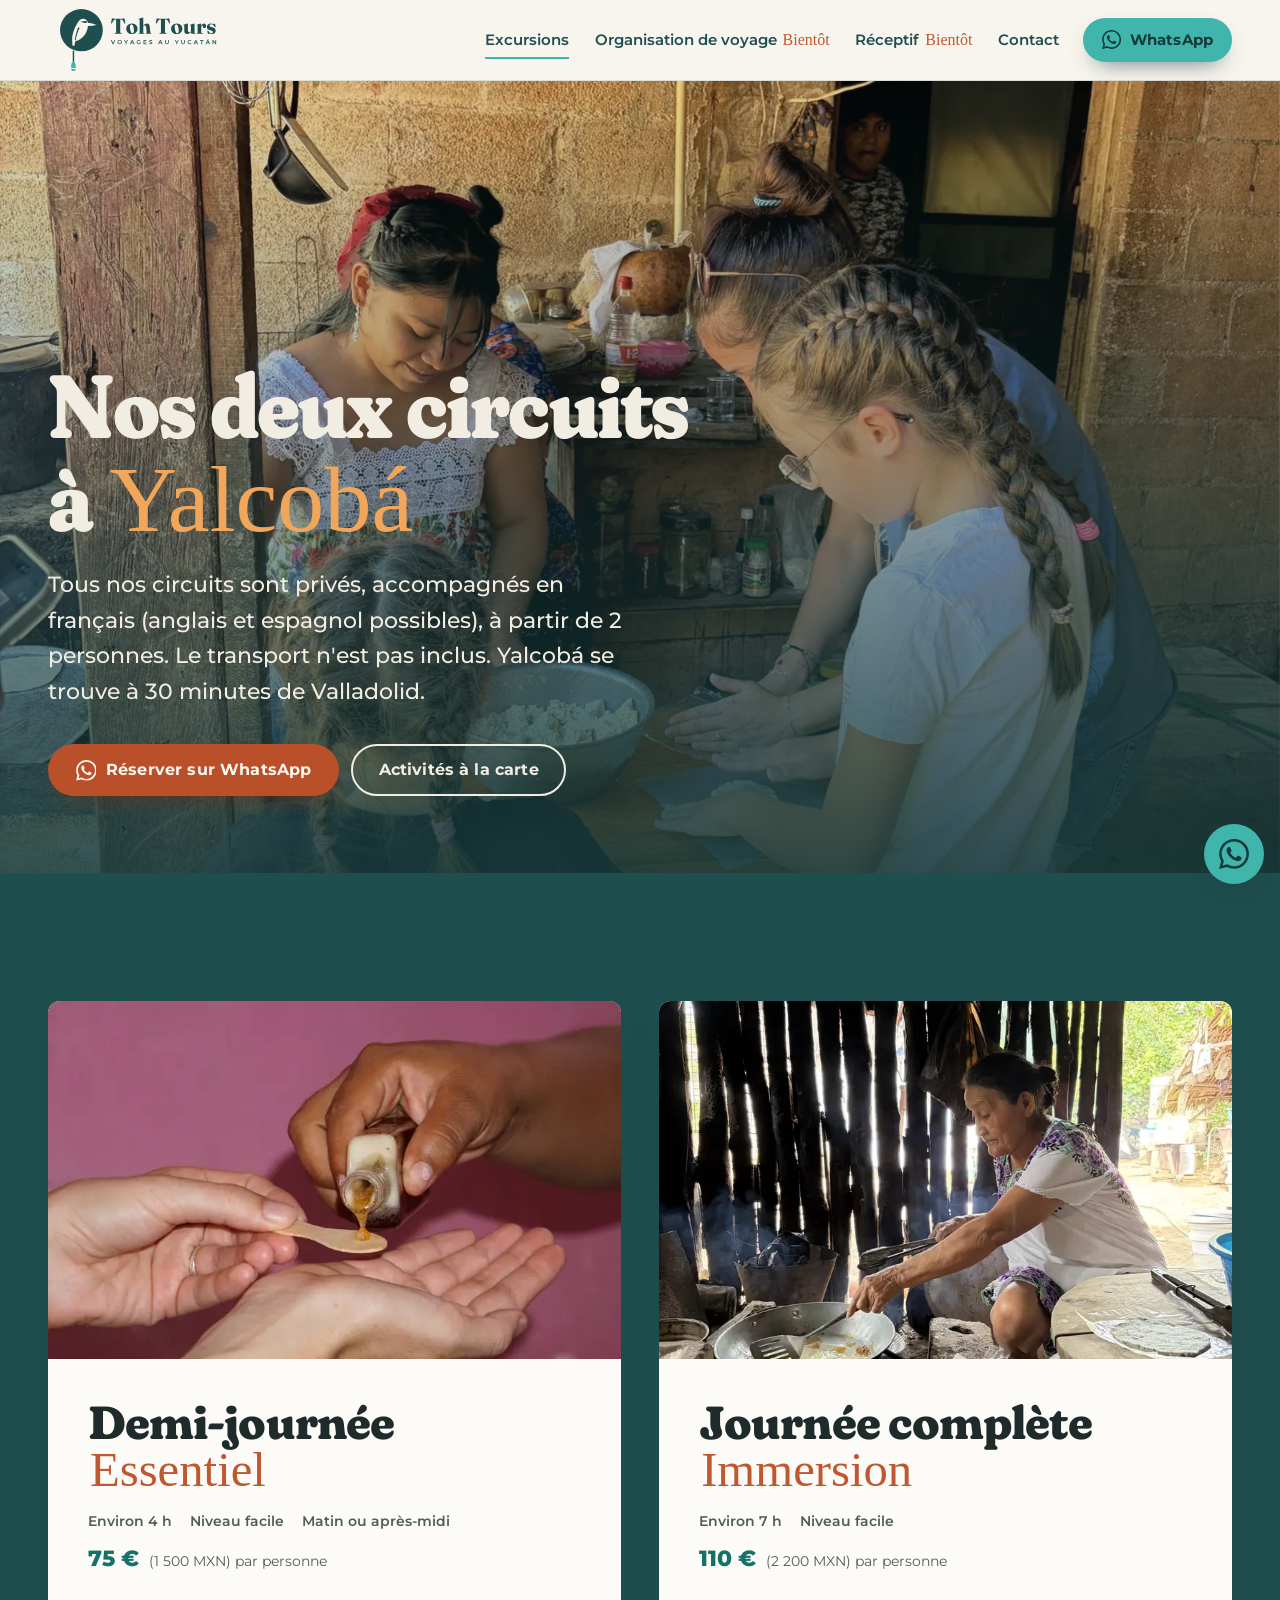
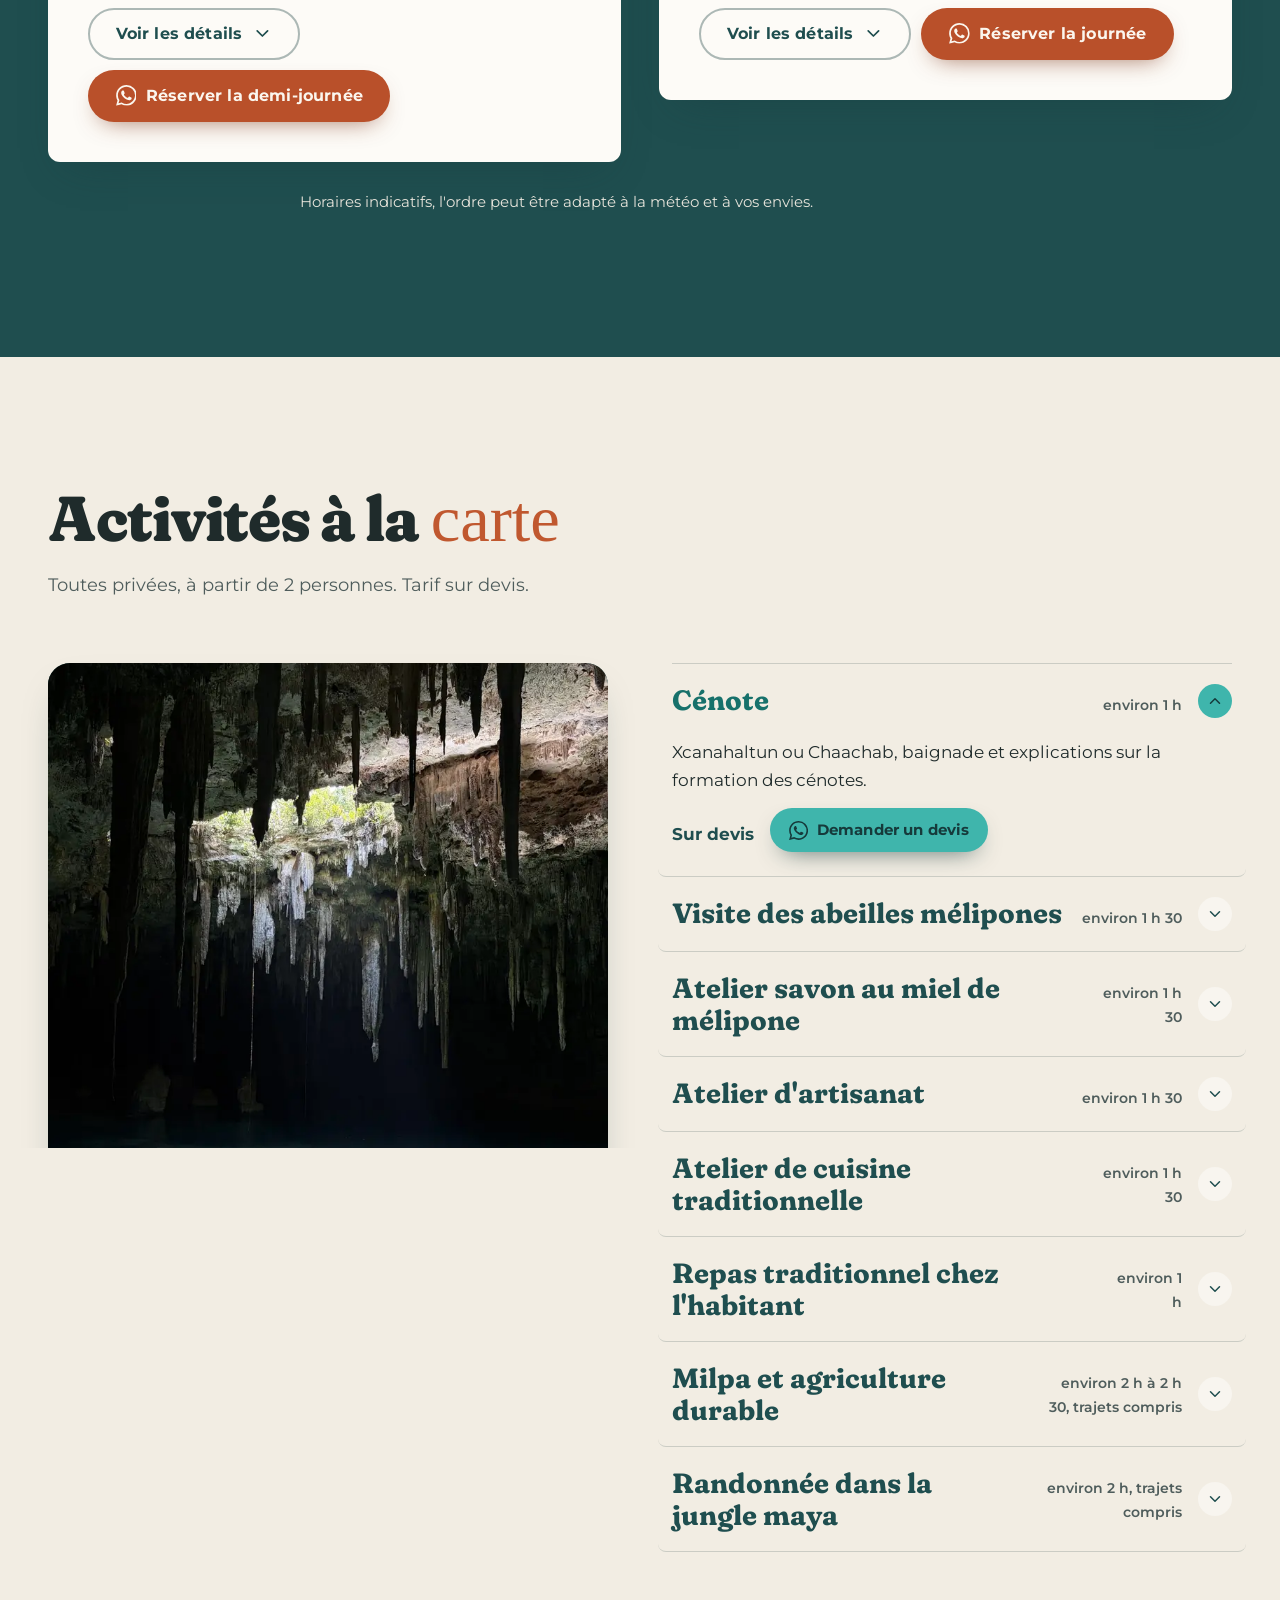
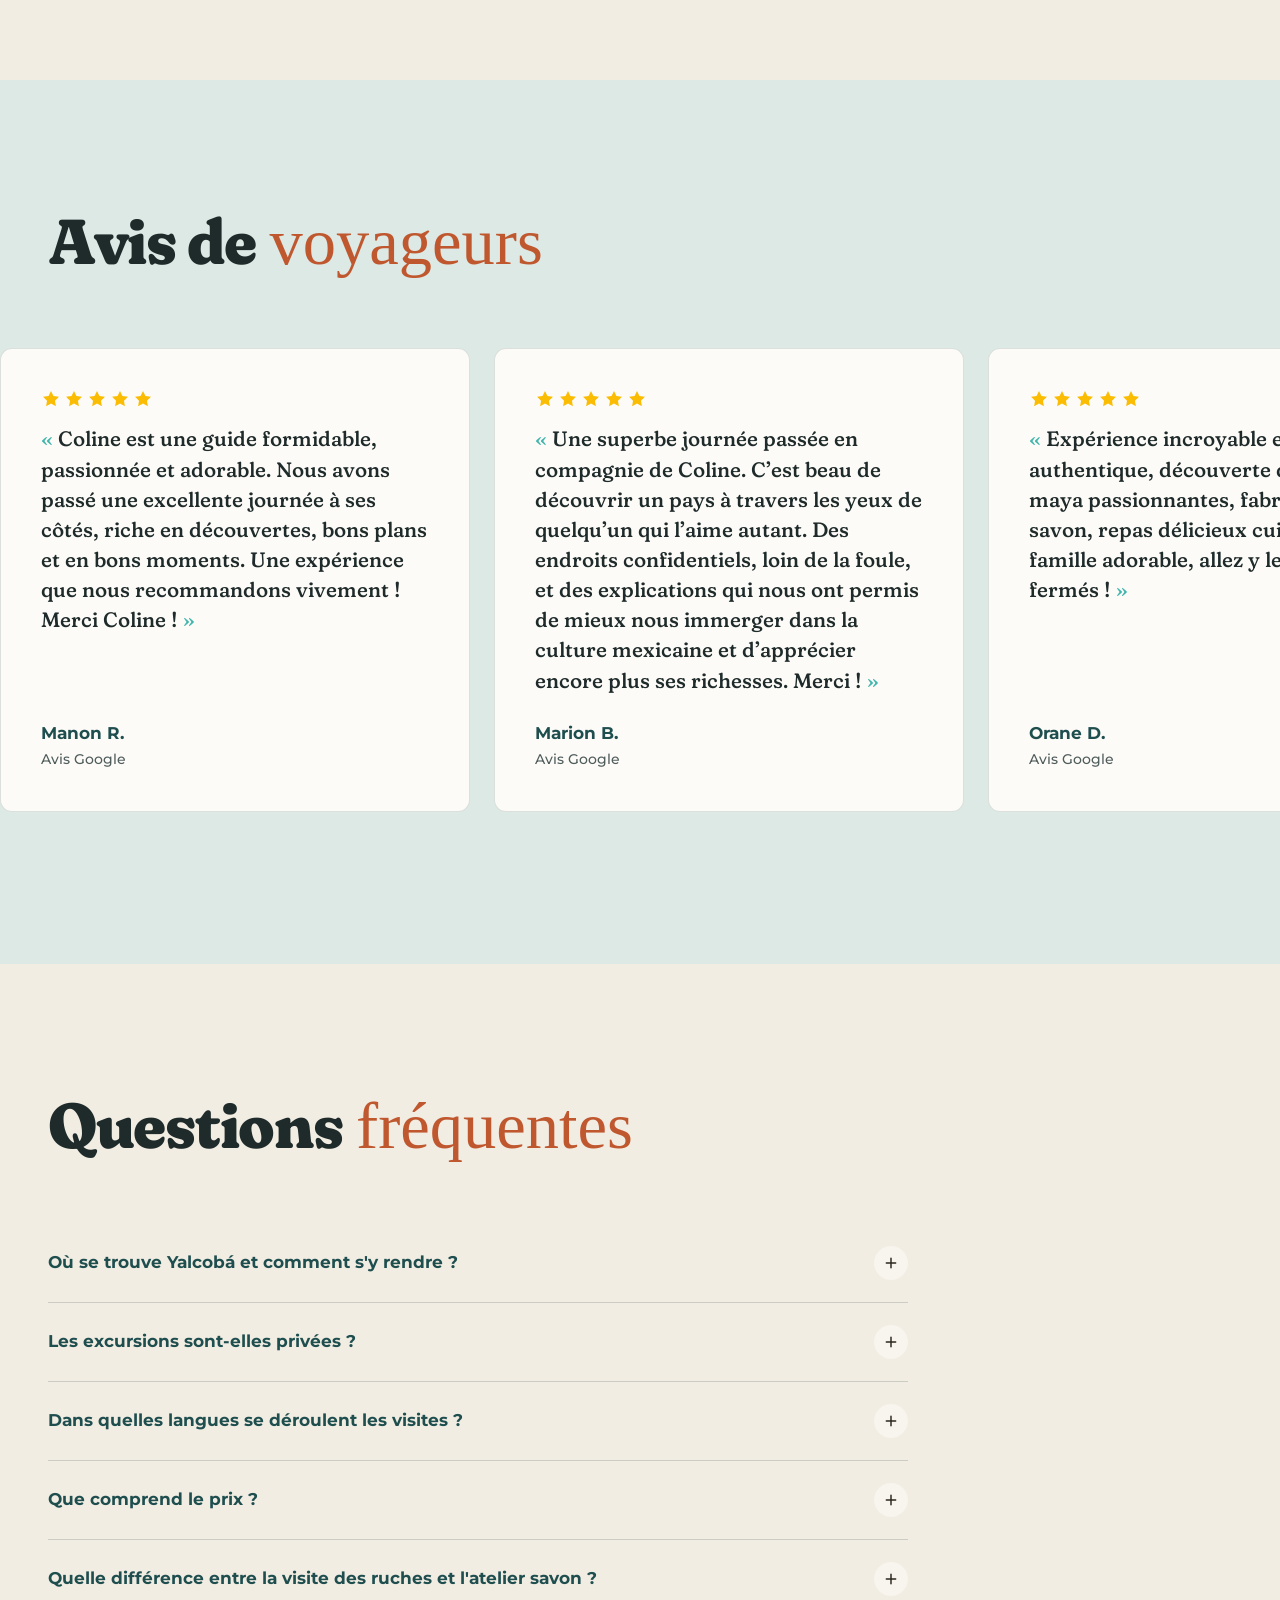
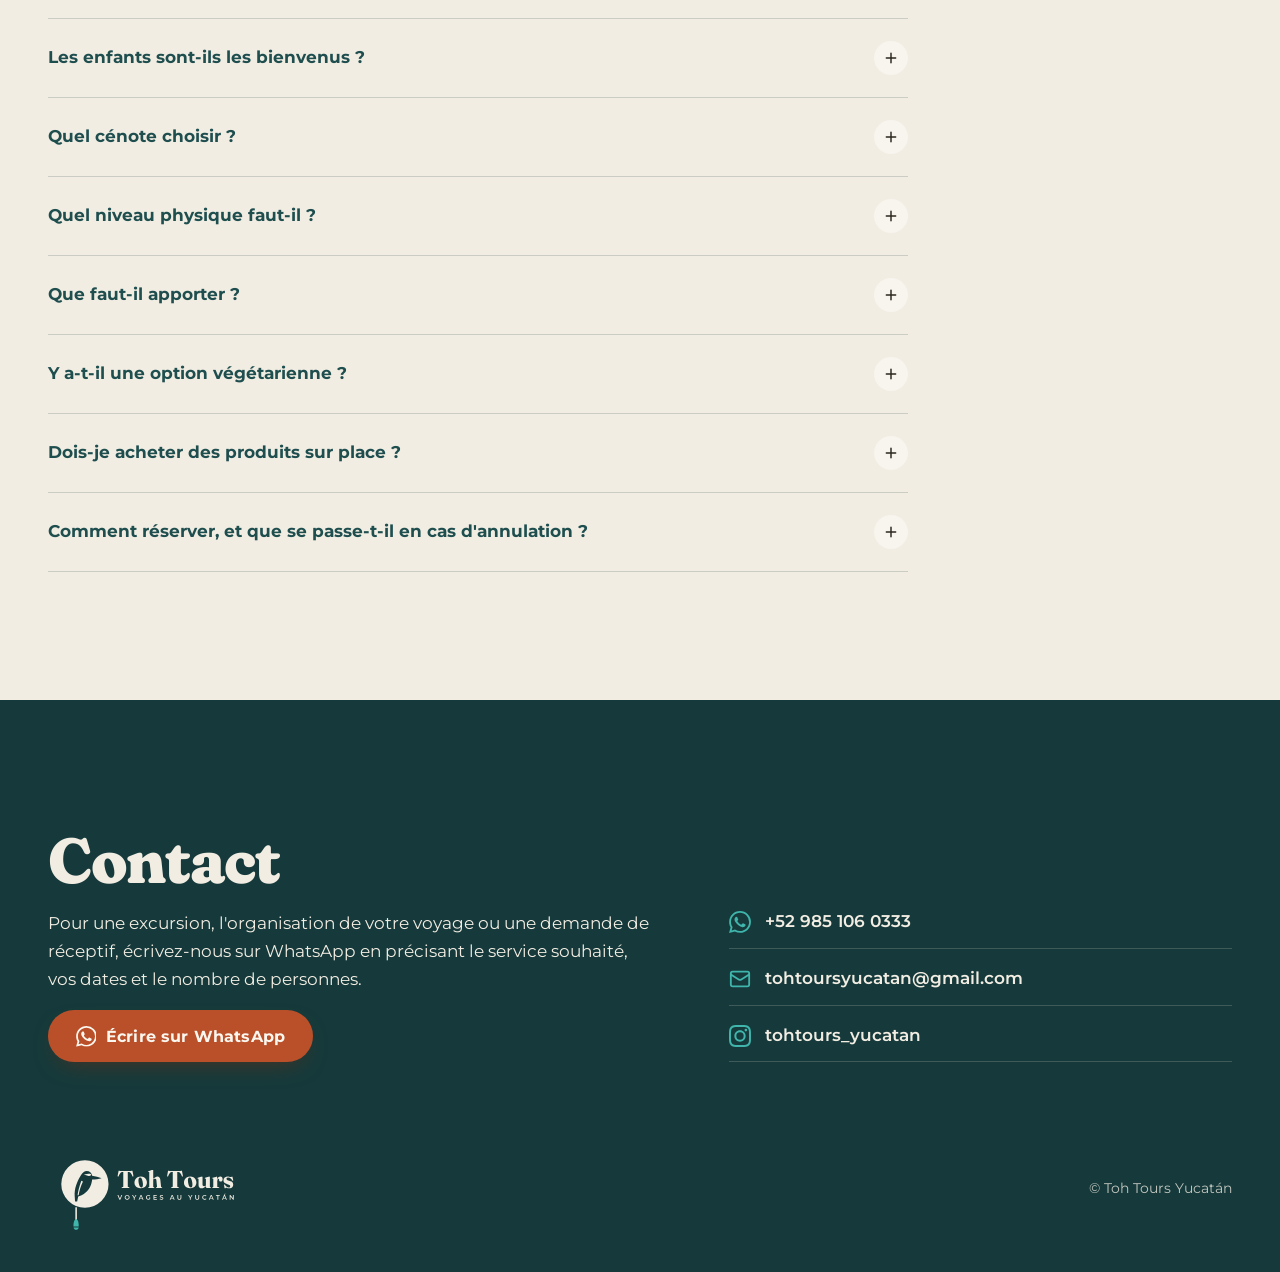
==== excursions.html @ ff91d88e "Avis : 5 étoiles sur chaque avis Google (accueil et Excursions) Co-Authored-By: Claude Opus 5.5 <nor" ====
<!doctype html>
<html lang="fr">
<head>
  <meta charset="utf-8">
  <meta name="viewport" content="width=device-width, initial-scale=1">
  <title>Excursions à Yalcobá : Toh Tours Yucatán</title>
  <meta name="description" content="Deux circuits privés à Yalcobá, à 30 minutes de Valladolid, et des activités à la carte avec les familles du village. Accompagnés en français.">
  <meta name="theme-color" content="#1F4E4F">
  <link rel="icon" href="assets/img/logo/favicon.ico" sizes="any">
  <link rel="icon" href="assets/img/logo/toh-tours-favicon.svg" type="image/svg+xml">
  <link rel="apple-touch-icon" href="assets/img/logo/apple-touch-icon.png">
  <link rel="manifest" href="site.webmanifest">
  <link rel="preload" href="assets/fonts/fraunces.woff2" as="font" type="font/woff2" crossorigin>
  <link rel="preload" href="assets/fonts/montserrat.woff2" as="font" type="font/woff2" crossorigin>
  <link rel="stylesheet" href="assets/css/style.css">
  <script>document.documentElement.classList.add("js")</script>
  <meta property="og:title" content="Toh Tours Yucatán">
  <meta property="og:description" content="Le Yucatán maya, vécu de l'intérieur. Excursions, voyages sur mesure, réceptif.">
  <meta property="og:image" content="assets/img/yalcoba_cenote_xcanahaltun_02-1600.webp">
  <meta property="og:locale" content="fr_FR">
</head>
<body>
  <a class="lien-evitement" href="#contenu">Aller au contenu</a>

  <header class="entete">
    <div class="conteneur entete__barre">
      <a class="entete__logo" href="index.html" aria-label="Toh Tours Yucatán, accueil">
        <img src="assets/img/logo/toh-tours-horizontal-couleur.svg" alt="Toh Tours Yucatán" width="620" height="256">
      </a>
      <button class="entete__menu" type="button" aria-expanded="false" aria-controls="nav">
        <svg width="20" height="20" aria-hidden="true"><use href="assets/img/icones.svg#menu"/></svg> Menu
      </button>
      <nav class="nav" id="nav" aria-label="Menu principal">
        <ul>
          <li><a href="excursions.html" aria-current="page">Excursions</a></li>
          <li><a href="organisation.html">Organisation de voyage <span class="badge-bientot">Bientôt</span></a></li>
          <li><a href="receptif.html">Réceptif <span class="badge-bientot">Bientôt</span></a></li>
          <li><a href="#contact">Contact</a></li>
        </ul>
      </nav>
      <a class="bouton bouton--whatsapp bouton--petit" href="https://wa.me/529851060333">
        <svg aria-hidden="true"><use href="assets/img/icones.svg#whatsapp"/></svg> WhatsApp
      </a>
    </div>
  </header>

  <main id="contenu">
    <section class="heros" aria-labelledby="titre-excursions">
      <div class="conteneur">
        <div class="heros__cadre">
          <img class="heros__img--tortillas" src="assets/img/yalcoba_tortillas_01-800.webp" srcset="assets/img/yalcoba_tortillas_01-800.webp 800w, assets/img/yalcoba_tortillas_01-1600.webp 1600w" sizes="(max-width: 1240px) 100vw, 1240px" fetchpriority="high" alt="Une cuisinière de Yalcobá montre à deux enfants comment façonner les tortillas, devant sa cuisine" width="800" height="1067">
          <div class="heros__texte">
            <h1 id="titre-excursions">Nos deux circuits à <span class="accent">Yalcobá</span></h1>
            <p class="heros__sous-titre">Tous nos circuits sont privés, accompagnés en français (anglais et espagnol possibles), à partir de 2 personnes. Le transport n'est pas inclus. Yalcobá se trouve à 30 minutes de Valladolid.</p>
            <div class="heros__actions">
              <a class="bouton bouton--terre" href="https://wa.me/529851060333"><svg aria-hidden="true"><use href="assets/img/icones.svg#whatsapp"/></svg> Réserver sur WhatsApp</a>
              <a class="bouton bouton--contour" href="#a-la-carte">Activités à la carte</a>
            </div>
          </div>
        </div>
      </div>
    </section>

    <section class="section section--forte" id="circuits" aria-label="Les circuits">
      <div class="conteneur circuits">
        <article class="circuit" data-apparition>
          <div class="circuit__photo"><img src="assets/img/yalcoba_melipona_workshop_01-800.webp" srcset="assets/img/yalcoba_melipona_workshop_01-800.webp 800w, assets/img/yalcoba_melipona_workshop_01-1600.webp 1600w" sizes="(max-width: 860px) 100vw, 50vw" loading="lazy" alt="Dégustation de miel de mélipone versé dans la main" width="800" height="533"></div>
          <div class="circuit__corps">
            <h2 class="h3">Demi-journée <span class="accent">Essentiel</span></h2>
            <ul class="circuit__infos"><li>Environ 4 h</li><li>Niveau facile</li><li>Matin ou après-midi</li></ul>
            <div class="circuit__prix"><strong>75 €</strong><span>(1 500 MXN) par personne</span></div>
            <div class="circuit__details" id="details-essentiel">
              <div class="circuit__details-interieur">
              <p>Une immersion courte mais complète au cœur de Yalcobá, entre nature, culture et gastronomie. Réalisable le matin comme l'après-midi, idéale à combiner avec Ek Balam ou Chichén Itzá.</p>
              <ol class="programme">
              <li><time>9 h</time><span>Rencontre avec Maritza et ses abeilles mélipones, dégustation de miel</span></li>
              <li><time>10 h 30</time><span>Baignade au cénote Xcanahaltun ou Chaachab</span></li>
              <li><time>12 h</time><span>Repas traditionnel chez une famille du village</span></li>
              <li><time>13 h</time><span>Fin de l'excursion</span></li>
            </ol>
              </div>
            </div>
            <div class="circuit__actions">
              <button class="bouton bouton--contour-fonce circuit__basculer" type="button" aria-expanded="false" aria-controls="details-essentiel">
                <span>Voir les détails</span><svg aria-hidden="true"><use href="assets/img/icones.svg#chevron"/></svg>
              </button>
              <a class="bouton bouton--terre" href="https://wa.me/529851060333"><svg aria-hidden="true"><use href="assets/img/icones.svg#whatsapp"/></svg> Réserver la demi-journée</a>
            </div>
          </div>
        </article>
        <article class="circuit" data-apparition>
          <div class="circuit__photo"><img src="assets/img/yalcoba_cooking_workshop_03-800.webp" srcset="assets/img/yalcoba_cooking_workshop_03-800.webp 800w, assets/img/yalcoba_cooking_workshop_03-1600.webp 1600w" sizes="(max-width: 860px) 100vw, 50vw" loading="lazy" alt="Préparation des tortillas sur le comal, au feu de bois" width="800" height="1067"></div>
          <div class="circuit__corps">
            <h2 class="h3">Journée complète <span class="accent">Immersion</span></h2>
            <ul class="circuit__infos"><li>Environ 7 h</li><li>Niveau facile</li></ul>
            <div class="circuit__prix"><strong>110 €</strong><span>(2 200 MXN) par personne</span></div>
            <div class="circuit__details" id="details-immersion">
              <div class="circuit__details-interieur">
              <p>Une journée pour vivre au rythme du village, entre cuisine, nature et savoir-faire traditionnels, au contact de plusieurs familles de la communauté.</p>
              <ol class="programme">
              <li><time>9 h</time><span>Atelier de cuisine traditionnelle avec une famille (recado, tortillas faites à la main)</span></li>
              <li><time>10 h</time><span>Découverte des abeilles mélipones et dégustation de miel</span></li>
              <li><time>11 h</time><span>Baignade au cénote Xcanahaltun ou Chaachab</span></li>
              <li><time>12 h 30</time><span>Repas préparé pendant l'atelier</span></li>
              <li><time>14 h</time><span>Atelier d'artisanat avec les artisanes du village (attrape-rêves ou bracelet)</span></li>
              <li><time>16 h</time><span>Fin de l'excursion</span></li>
            </ol>
              </div>
            </div>
            <div class="circuit__actions">
              <button class="bouton bouton--contour-fonce circuit__basculer" type="button" aria-expanded="false" aria-controls="details-immersion">
                <span>Voir les détails</span><svg aria-hidden="true"><use href="assets/img/icones.svg#chevron"/></svg>
              </button>
              <a class="bouton bouton--terre" href="https://wa.me/529851060333"><svg aria-hidden="true"><use href="assets/img/icones.svg#whatsapp"/></svg> Réserver la journée</a>
            </div>
          </div>
        </article>
      </div>
      <p class="conteneur note">Horaires indicatifs, l'ordre peut être adapté à la météo et à vos envies.</p>
    </section>

    <section class="section section--creme" id="a-la-carte" aria-labelledby="titre-carte">
      <div class="conteneur">
        <div class="section__entete" data-apparition>
          <h2 id="titre-carte">Activités à la <span class="accent">carte</span></h2>
          <p>Toutes privées, à partir de 2 personnes. Tarif sur devis.</p>
        </div>
        <div class="carte" data-carte data-apparition>
          <div class="carte__scene" aria-hidden="true">
            <img src="assets/img/yalcoba_cenote_xcanahaltun_04-800.webp" srcset="assets/img/yalcoba_cenote_xcanahaltun_04-800.webp 800w, assets/img/yalcoba_cenote_xcanahaltun_04-1600.webp 1600w" sizes="45vw" loading="lazy" alt="Baigneurs dans le cénote Xcanahaltun, sous les stalactites" width="800" height="1067">
            <img src="assets/img/yalcoba_melipona_03-800.webp" srcset="assets/img/yalcoba_melipona_03-800.webp 800w, assets/img/yalcoba_melipona_03-1600.webp 1600w" sizes="45vw" loading="lazy" alt="L'intérieur d'une ruche d'abeilles mélipones et ses pots de miel" width="800" height="1067">
            <img src="assets/img/yalcoba_melipona_workshop_03-800.webp" srcset="assets/img/yalcoba_melipona_workshop_03-800.webp 800w, assets/img/yalcoba_melipona_workshop_03-1600.webp 1600w" sizes="45vw" loading="lazy" alt="Maritza verse le savon au miel dans les moules pendant l'atelier" width="800" height="1067">
            <img src="assets/img/yalcoba_handcraft_workshop_01-800.webp" srcset="assets/img/yalcoba_handcraft_workshop_01-800.webp 800w, assets/img/yalcoba_handcraft_workshop_01-1600.webp 1600w" sizes="45vw" loading="lazy" alt="Une artisane du village guide un voyageur pendant l'atelier d'attrape-rêves" width="800" height="533">
            <img src="assets/img/yalcoba_cooking_workshop_05-800.webp" srcset="assets/img/yalcoba_cooking_workshop_05-800.webp 800w, assets/img/yalcoba_cooking_workshop_05-1600.webp 1600w" sizes="45vw" loading="lazy" alt="Voyageurs et famille autour de la table pendant l'atelier de cuisine" width="800" height="533">
            <img src="assets/img/yalcoba_vegetarian_lunch_01-800.webp" srcset="assets/img/yalcoba_vegetarian_lunch_01-800.webp 800w, assets/img/yalcoba_vegetarian_lunch_01-1600.webp 1600w" sizes="45vw" loading="lazy" alt="Assiette de tortillas garnies de tomates et oignons, repas végétarien" width="800" height="1067">
            <img src="assets/img/yalcoba_milpa_04-800.webp" srcset="assets/img/yalcoba_milpa_04-800.webp 800w, assets/img/yalcoba_milpa_04-1600.webp 1600w" sizes="45vw" loading="lazy" alt="Voyageurs dans une milpa, entre les plants de maïs" width="800" height="1067">
            <img src="assets/img/yalcoba_hike_01-800.webp" srcset="assets/img/yalcoba_hike_01-800.webp 800w, assets/img/yalcoba_hike_01-1600.webp 1600w" sizes="45vw" loading="lazy" alt="Un guide du village montre la forêt pendant la randonnée" width="800" height="535">
          </div>
          <ul class="carte__liste">
          <li class="carte__item">
            <button class="carte__bouton" type="button" aria-expanded="false" aria-controls="activite-0">
              <span class="carte__textes"><span class="carte__nom">Cénote</span><span class="carte__duree">environ 1 h</span></span><span class="carte__signe" aria-hidden="true"><svg><use href="assets/img/icones.svg#chevron"/></svg></span>
            </button>
            <div class="carte__detail" id="activite-0">
              <div class="carte__detail-interieur">
                <img class="vignette" src="assets/img/yalcoba_cenote_xcanahaltun_04-800.webp" srcset="assets/img/yalcoba_cenote_xcanahaltun_04-800.webp 800w, assets/img/yalcoba_cenote_xcanahaltun_04-1600.webp 1600w" sizes="100vw" loading="lazy" alt="" width="800" height="1067">
                <p>Xcanahaltun ou Chaachab, baignade et explications sur la formation des cénotes.</p>
                <span class="carte__devis">Sur devis</span>
                <a class="bouton bouton--whatsapp bouton--petit" href="https://wa.me/529851060333"><svg aria-hidden="true"><use href="assets/img/icones.svg#whatsapp"/></svg> Demander un devis</a>
              </div>
            </div>
          </li>
          <li class="carte__item">
            <button class="carte__bouton" type="button" aria-expanded="false" aria-controls="activite-1">
              <span class="carte__textes"><span class="carte__nom">Visite des abeilles mélipones</span><span class="carte__duree">environ 1 h 30</span></span><span class="carte__signe" aria-hidden="true"><svg><use href="assets/img/icones.svg#chevron"/></svg></span>
            </button>
            <div class="carte__detail" id="activite-1">
              <div class="carte__detail-interieur">
                <img class="vignette" src="assets/img/yalcoba_melipona_03-800.webp" srcset="assets/img/yalcoba_melipona_03-800.webp 800w, assets/img/yalcoba_melipona_03-1600.webp 1600w" sizes="100vw" loading="lazy" alt="" width="800" height="1067">
                <p>Rencontre avec Maritza, ouverture d'une ruche si la météo le permet, dégustation de miel.</p>
                <span class="carte__devis">Sur devis</span>
                <a class="bouton bouton--whatsapp bouton--petit" href="https://wa.me/529851060333"><svg aria-hidden="true"><use href="assets/img/icones.svg#whatsapp"/></svg> Demander un devis</a>
              </div>
            </div>
          </li>
          <li class="carte__item">
            <button class="carte__bouton" type="button" aria-expanded="false" aria-controls="activite-2">
              <span class="carte__textes"><span class="carte__nom">Atelier savon au miel de mélipone</span><span class="carte__duree">environ 1 h 30</span></span><span class="carte__signe" aria-hidden="true"><svg><use href="assets/img/icones.svg#chevron"/></svg></span>
            </button>
            <div class="carte__detail" id="activite-2">
              <div class="carte__detail-interieur">
                <img class="vignette" src="assets/img/yalcoba_melipona_workshop_03-800.webp" srcset="assets/img/yalcoba_melipona_workshop_03-800.webp 800w, assets/img/yalcoba_melipona_workshop_03-1600.webp 1600w" sizes="100vw" loading="lazy" alt="" width="800" height="1067">
                <p>Fabrication de son propre savon, à emporter.</p>
                <span class="carte__devis">Sur devis</span>
                <a class="bouton bouton--whatsapp bouton--petit" href="https://wa.me/529851060333"><svg aria-hidden="true"><use href="assets/img/icones.svg#whatsapp"/></svg> Demander un devis</a>
              </div>
            </div>
          </li>
          <li class="carte__item">
            <button class="carte__bouton" type="button" aria-expanded="false" aria-controls="activite-3">
              <span class="carte__textes"><span class="carte__nom">Atelier d'artisanat</span><span class="carte__duree">environ 1 h 30</span></span><span class="carte__signe" aria-hidden="true"><svg><use href="assets/img/icones.svg#chevron"/></svg></span>
            </button>
            <div class="carte__detail" id="activite-3">
              <div class="carte__detail-interieur">
                <img class="vignette" src="assets/img/yalcoba_handcraft_workshop_01-800.webp" srcset="assets/img/yalcoba_handcraft_workshop_01-800.webp 800w, assets/img/yalcoba_handcraft_workshop_01-1600.webp 1600w" sizes="100vw" loading="lazy" alt="" width="800" height="533">
                <p>Attrape-rêves ou bracelet avec une famille du village, adapté aux enfants.</p>
                <span class="carte__devis">Sur devis</span>
                <a class="bouton bouton--whatsapp bouton--petit" href="https://wa.me/529851060333"><svg aria-hidden="true"><use href="assets/img/icones.svg#whatsapp"/></svg> Demander un devis</a>
              </div>
            </div>
          </li>
          <li class="carte__item">
            <button class="carte__bouton" type="button" aria-expanded="false" aria-controls="activite-4">
              <span class="carte__textes"><span class="carte__nom">Atelier de cuisine traditionnelle</span><span class="carte__duree">environ 1 h 30</span></span><span class="carte__signe" aria-hidden="true"><svg><use href="assets/img/icones.svg#chevron"/></svg></span>
            </button>
            <div class="carte__detail" id="activite-4">
              <div class="carte__detail-interieur">
                <img class="vignette" src="assets/img/yalcoba_cooking_workshop_05-800.webp" srcset="assets/img/yalcoba_cooking_workshop_05-800.webp 800w, assets/img/yalcoba_cooking_workshop_05-1600.webp 1600w" sizes="100vw" loading="lazy" alt="" width="800" height="533">
                <p>Recado, tortillas faites à la main, repas partagé avec la famille.</p>
                <span class="carte__devis">Sur devis</span>
                <a class="bouton bouton--whatsapp bouton--petit" href="https://wa.me/529851060333"><svg aria-hidden="true"><use href="assets/img/icones.svg#whatsapp"/></svg> Demander un devis</a>
              </div>
            </div>
          </li>
          <li class="carte__item">
            <button class="carte__bouton" type="button" aria-expanded="false" aria-controls="activite-5">
              <span class="carte__textes"><span class="carte__nom">Repas traditionnel chez l'habitant</span><span class="carte__duree">environ 1 h</span></span><span class="carte__signe" aria-hidden="true"><svg><use href="assets/img/icones.svg#chevron"/></svg></span>
            </button>
            <div class="carte__detail" id="activite-5">
              <div class="carte__detail-interieur">
                <img class="vignette" src="assets/img/yalcoba_vegetarian_lunch_01-800.webp" srcset="assets/img/yalcoba_vegetarian_lunch_01-800.webp 800w, assets/img/yalcoba_vegetarian_lunch_01-1600.webp 1600w" sizes="100vw" loading="lazy" alt="" width="800" height="1067">
                <p>Repas fait maison et tortilla à fabriquer soi-même.</p>
                <span class="carte__devis">Sur devis</span>
                <a class="bouton bouton--whatsapp bouton--petit" href="https://wa.me/529851060333"><svg aria-hidden="true"><use href="assets/img/icones.svg#whatsapp"/></svg> Demander un devis</a>
              </div>
            </div>
          </li>
          <li class="carte__item">
            <button class="carte__bouton" type="button" aria-expanded="false" aria-controls="activite-6">
              <span class="carte__textes"><span class="carte__nom">Milpa et agriculture durable</span><span class="carte__duree">environ 2 h à 2 h 30, trajets compris</span></span><span class="carte__signe" aria-hidden="true"><svg><use href="assets/img/icones.svg#chevron"/></svg></span>
            </button>
            <div class="carte__detail" id="activite-6">
              <div class="carte__detail-interieur">
                <img class="vignette" src="assets/img/yalcoba_milpa_04-800.webp" srcset="assets/img/yalcoba_milpa_04-800.webp 800w, assets/img/yalcoba_milpa_04-1600.webp 1600w" sizes="100vw" loading="lazy" alt="" width="800" height="1067">
                <p>Rencontre avec un agriculteur, atelier de semis.</p>
                <span class="carte__devis">Sur devis</span>
                <a class="bouton bouton--whatsapp bouton--petit" href="https://wa.me/529851060333"><svg aria-hidden="true"><use href="assets/img/icones.svg#whatsapp"/></svg> Demander un devis</a>
              </div>
            </div>
          </li>
          <li class="carte__item">
            <button class="carte__bouton" type="button" aria-expanded="false" aria-controls="activite-7">
              <span class="carte__textes"><span class="carte__nom">Randonnée dans la jungle maya</span><span class="carte__duree">environ 2 h, trajets compris</span></span><span class="carte__signe" aria-hidden="true"><svg><use href="assets/img/icones.svg#chevron"/></svg></span>
            </button>
            <div class="carte__detail" id="activite-7">
              <div class="carte__detail-interieur">
                <img class="vignette" src="assets/img/yalcoba_hike_01-800.webp" srcset="assets/img/yalcoba_hike_01-800.webp 800w, assets/img/yalcoba_hike_01-1600.webp 1600w" sizes="100vw" loading="lazy" alt="" width="800" height="535">
                <p>Plantes médicinales, légendes, cénote sec.</p>
                <span class="carte__devis">Sur devis</span>
                <a class="bouton bouton--whatsapp bouton--petit" href="https://wa.me/529851060333"><svg aria-hidden="true"><use href="assets/img/icones.svg#whatsapp"/></svg> Demander un devis</a>
              </div>
            </div>
          </li>
          </ul>
        </div>
      </div>
    </section>

    <section class="section section--cenote" aria-labelledby="titre-avis">
      <div class="conteneur">
        <div class="section__entete" data-apparition>
          <h2 id="titre-avis">Avis de <span class="accent">voyageurs</span></h2>
        </div>
      </div>
      <div class="avis" data-defilement data-apparition>
        <div class="avis__piste">
            <figure class="avis__carte">
              <p class="avis__etoiles" role="img" aria-label="5 étoiles sur 5"><svg aria-hidden="true"><use href="assets/img/icones.svg#etoile"/></svg><svg aria-hidden="true"><use href="assets/img/icones.svg#etoile"/></svg><svg aria-hidden="true"><use href="assets/img/icones.svg#etoile"/></svg><svg aria-hidden="true"><use href="assets/img/icones.svg#etoile"/></svg><svg aria-hidden="true"><use href="assets/img/icones.svg#etoile"/></svg></p>
              <blockquote><p>Coline est une guide formidable, passionnée et adorable. Nous avons passé une excellente journée à ses côtés, riche en découvertes, bons plans et en bons moments. Une expérience que nous recommandons vivement ! Merci Coline !</p></blockquote>
              <figcaption class="avis__auteur">Manon R.<span>Avis Google</span></figcaption>
            </figure>
            <figure class="avis__carte">
              <p class="avis__etoiles" role="img" aria-label="5 étoiles sur 5"><svg aria-hidden="true"><use href="assets/img/icones.svg#etoile"/></svg><svg aria-hidden="true"><use href="assets/img/icones.svg#etoile"/></svg><svg aria-hidden="true"><use href="assets/img/icones.svg#etoile"/></svg><svg aria-hidden="true"><use href="assets/img/icones.svg#etoile"/></svg><svg aria-hidden="true"><use href="assets/img/icones.svg#etoile"/></svg></p>
              <blockquote><p>Une superbe journée passée en compagnie de Coline. C’est beau de découvrir un pays à travers les yeux de quelqu’un qui l’aime autant. Des endroits confidentiels, loin de la foule, et des explications qui nous ont permis de mieux nous immerger dans la culture mexicaine et d’apprécier encore plus ses richesses. Merci !</p></blockquote>
              <figcaption class="avis__auteur">Marion B.<span>Avis Google</span></figcaption>
            </figure>
            <figure class="avis__carte">
              <p class="avis__etoiles" role="img" aria-label="5 étoiles sur 5"><svg aria-hidden="true"><use href="assets/img/icones.svg#etoile"/></svg><svg aria-hidden="true"><use href="assets/img/icones.svg#etoile"/></svg><svg aria-hidden="true"><use href="assets/img/icones.svg#etoile"/></svg><svg aria-hidden="true"><use href="assets/img/icones.svg#etoile"/></svg><svg aria-hidden="true"><use href="assets/img/icones.svg#etoile"/></svg></p>
              <blockquote><p>Expérience incroyable et authentique, découverte des abeilles maya passionnantes, fabrication de savon, repas délicieux cuisiné par une famille adorable, allez y les yeux fermés !</p></blockquote>
              <figcaption class="avis__auteur">Orane D.<span>Avis Google</span></figcaption>
            </figure>
        </div>
      </div>
    </section>

    <section class="section section--creme" id="faq" aria-labelledby="titre-faq">
      <div class="conteneur">
        <div class="section__entete" data-apparition>
          <h2 id="titre-faq">Questions <span class="accent">fréquentes</span></h2>
        </div>
        <div class="faq" data-apparition>
          <details name="faq">
            <summary>Où se trouve Yalcobá et comment s'y rendre ?</summary>
            <div><p>Yalcobá est un village maya à 30 minutes de Valladolid, 1 h 30 de Tulum et 2 h 20 de Cancún et de Mérida. C'est une belle étape à associer à Ek Balam (30 minutes) ou à Chichén Itzá (1 h 10). Le transport n'est pas inclus, le plus simple est de venir en voiture. Le lieu de rendez-vous exact vous est envoyé dès que votre réservation est confirmée.</p></div>
          </details>
          <details name="faq">
            <summary>Les excursions sont-elles privées ?</summary>
            <div><p>Oui, toujours. Vous vivez l'expérience avec vos proches, sans groupe mélangé. Nous partons à partir de 2 personnes, et jusqu'à 15 (10 pour les ateliers de cuisine et d'artisanat).</p></div>
          </details>
          <details name="faq">
            <summary>Dans quelles langues se déroulent les visites ?</summary>
            <div><p>En français, en anglais ou en espagnol. Votre guide traduit chaque échange avec les familles qui vous accueillent, pour que la rencontre soit aussi simple que chaleureuse.</p></div>
          </details>
          <details name="faq">
            <summary>Que comprend le prix ?</summary>
            <div><p>Il comprend l'accompagnement par votre guide, la coordination de l'expérience, les activités chez les familles, l'entrée au cénote, le repas et tout le matériel des ateliers. Seuls le transport et les pourboires ne sont pas inclus.</p></div>
          </details>
          <details name="faq">
            <summary>Quelle différence entre la visite des ruches et l'atelier savon ?</summary>
            <div><p>Les deux se vivent avec Maritza, qui s'occupe des abeilles mélipones de la communauté. Ces abeilles n'ont pas de dard, vous pouvez donc les approcher sans crainte.</p><p>La visite des ruches est la découverte complète : Maritza vous raconte la vie de la colonie, puis ouvre une ruche (si la météo le permet) pour que vous en observiez l'intérieur, avant une dégustation de miel ou de pollen.</p><p>L'atelier savon met la main à la pâte : vous fabriquez votre propre savon au miel de mélipone, que vous emportez en souvenir. Il commence par une courte présentation des abeilles et une dégustation de miel, plus succincte que la visite complète, et sans ouverture de ruche.</p></div>
          </details>
          <details name="faq">
            <summary>Les enfants sont-ils les bienvenus ?</summary>
            <div><p>Avec grand plaisir ! Toutes nos activités leur sont adaptées, et l'atelier d'artisanat fait souvent le bonheur des familles. Les enfants de moins de 2 ans ne paient pas. À partir de 2 ans, le tarif est le même pour tous, enfant ou adulte.</p></div>
          </details>
          <details name="faq">
            <summary>Quel cénote choisir ?</summary>
            <div><p>Vous avez le choix entre deux cénotes aux ambiances différentes. <strong>Xcanahaltun</strong> est semi-ouvert, avec une eau turquoise et des vestiaires, des douches, des toilettes et des casiers : parfait pour une première fois. <strong>Chaachab</strong> est un peu plus sauvage : la lumière y entre par plusieurs ouvertures, avec de très beaux rayons de soleil entre 11 h et 14 h. Dans les deux, le gilet de sauvetage est facultatif.</p></div>
          </details>
          <details name="faq">
            <summary>Quel niveau physique faut-il ?</summary>
            <div><p>Nos deux circuits sont de niveau facile et accessibles à presque tous. Si vous ajoutez la randonnée dans la jungle ou la visite de la milpa à un circuit sur mesure, comptez un peu plus d'efforts : le terrain est irrégulier et la chaleur peut se faire sentir.</p></div>
          </details>
          <details name="faq">
            <summary>Que faut-il apporter ?</summary>
            <div><p>Des vêtements légers et confortables, de la crème solaire et de l'anti-moustique. Pour le cénote, prévoyez maillot de bain, serviette, chaussures d'eau et, si vous en avez, un masque. Pour la randonnée et la milpa, pensez au pantalon long, aux manches longues, aux chaussures fermées, au chapeau et à une bouteille d'eau.</p></div>
          </details>
          <details name="faq">
            <summary>Y a-t-il une option végétarienne ?</summary>
            <div><p>Bien sûr. Il suffit de nous le dire au moment de la réservation, ainsi que toute allergie ou régime particulier, afin que la famille prépare le repas en conséquence.</p></div>
          </details>
          <details name="faq">
            <summary>Dois-je acheter des produits sur place ?</summary>
            <div><p>Pas du tout. À la fin de la visite, Maritza présente simplement ce qu'elle fabrique (miel, savons, crèmes), librement et sans aucune obligation d'achat.</p></div>
          </details>
          <details name="faq">
            <summary>Comment réserver, et que se passe-t-il en cas d'annulation ?</summary>
            <div><p>Écrivez-nous sur WhatsApp au <a href="https://wa.me/529851060333">+52 985 106 0333</a> en précisant la date souhaitée, l'heure, le nombre de personnes, l'âge des enfants, vos allergies et les activités qui vous tentent. Un acompte confirme la réservation. En cas d'annulation, vous êtes remboursé à 100 % plus de 30 jours avant, à 50 % entre 30 et 14 jours avant, et nous ne pouvons pas rembourser à moins de 14 jours. Des circuits sur mesure sont aussi possibles.</p></div>
          </details>
        </div>
      </div>
    </section>
  </main>

  <footer class="contact" id="contact" aria-labelledby="titre-contact">
    <div class="conteneur">
      <div class="contact__grille" data-apparition>
        <div>
          <h2 id="titre-contact">Contact</h2>
          <p class="contact__intro">Pour une excursion, l'organisation de votre voyage ou une demande de réceptif, écrivez-nous sur WhatsApp en précisant le service souhaité, vos dates et le nombre de personnes.</p>
          <a class="bouton bouton--terre" href="https://wa.me/529851060333">
            <svg aria-hidden="true"><use href="assets/img/icones.svg#whatsapp"/></svg> Écrire sur WhatsApp
          </a>
        </div>
        <ul class="contact__liste">
          <li><a href="https://wa.me/529851060333"><svg aria-hidden="true"><use href="assets/img/icones.svg#whatsapp"/></svg> +52 985 106 0333</a></li>
          <li><a href="mailto:tohtoursyucatan@gmail.com"><svg aria-hidden="true"><use href="assets/img/icones.svg#mail"/></svg> tohtoursyucatan@gmail.com</a></li>
          <li><a href="https://www.instagram.com/tohtours_yucatan/"><svg aria-hidden="true"><use href="assets/img/icones.svg#instagram"/></svg> tohtours_yucatan</a></li>
        </ul>
      </div>
      <div class="contact__bas">
        <img src="assets/img/logo/toh-tours-horizontal-creme-turquoise.svg" alt="Toh Tours Yucatán" width="620" height="256" loading="lazy">
        <p>© Toh Tours Yucatán</p>
      </div>
    </div>
  </footer>

  <a class="whatsapp-flottant" href="https://wa.me/529851060333" aria-label="Écrire sur WhatsApp">
    <svg aria-hidden="true"><use href="assets/img/icones.svg#whatsapp"/></svg>
  </a>
  <script src="assets/js/main.js" defer></script>
</body>
</html>
---- assets/css/style.css ----
/* Toh Tours Yucatán : feuille de style partagée par toutes les pages */

@font-face {
  font-family: "Fraunces";
  src: url("../fonts/fraunces.woff2") format("woff2");
  font-weight: 100 900;
  font-display: swap;
}
@font-face {
  font-family: "Montserrat";
  src: url("../fonts/montserrat.woff2") format("woff2");
  font-weight: 100 900;
  font-display: swap;
}
@font-face {
  font-family: "Satisfy";
  src: url("../fonts/satisfy.woff2") format("woff2");
  font-weight: 400;
  font-display: swap;
}

/* ---------- Couleurs ----------
   Toutes les couleurs du site passent par ces variables.
   Pour changer de palette, il suffit de modifier ce bloc. */
:root {
  /* Palette « Cénote » du logo (validée par Coline le 13/11/2026) */
  --accent: #3fb5ac;          /* turquoise de la raquette : boutons, puces, détails */
  --accent-clair: #5cc4bc;    /* survol des boutons turquoise */
  --accent-texte: #17716b;    /* turquoise assez foncé pour du texte sur fond clair */
  --mot-script: #c0582f;          /* terre cuite : mots en Satisfy sur fond clair */
  --mot-script-fonce: #f2a65a; /* mots en Satisfy sur fond foncé ou sur photo */
  --terre: #b9502a;           /* boutons terre cuite (même teinte que les mots en Satisfy) */
  --terre-survol: #a5461f;
  --sur-terre: #fbf6ee;
  --sur-accent: #163a3b;      /* texte sur les boutons turquoise */
  --focus: #17716b;           /* contour clavier sur fond clair */

  --fond: #f8f5ef;            /* fond de page */
  --fond-doux: #f2ede3;       /* crème de la charte : sections alternées */
  --fond-cenote: #dde9e4;     /* bleu cénote très clair : sections alternées */
  --carte: #fdfbf7;           /* fond des cartes */
  --encre: #1f2b2b;           /* texte courant */
  --encre-douce: #4f5d5c;     /* texte secondaire */
  --ligne: 22 58 59;          /* couleur des filets (rgb) */

  --marque: #1f4e4f;          /* bleu cénote : titres, menu, logo */
  --forte: #1f4e4f;           /* grandes bandes de couleur */
  --sur-forte: #f2ede3;       /* texte sur les bandes */
  --sur-forte-doux: rgb(242 237 227 / 0.94);
  --profonde: #163a3b;        /* pied de page, sections sombres */
  --voile: 22 58 59;          /* voile sur les photos (rgb) */
  --accent-sur-forte: #3fb5ac; /* mots en Satisfy sur les bandes */
}


:root {
  --titre: "Fraunces", Georgia, serif;
  --texte: "Montserrat", system-ui, sans-serif;
  --script: "Satisfy", cursive;

  --rayon: 22px;
  --rayon-petit: 14px;
  --rayon-carte: 12px;        /* cartes : circuits, avis, étapes d'itinéraire */
  --rayon-mini: 8px;          /* vignettes et lignes d'activités */
  --largeur: 1240px;
  --gouttiere: clamp(16px, 4vw, 48px);
  --section: clamp(64px, 10vw, 128px);
  --ombre: 0 18px 40px -18px rgb(var(--voile) / 0.4);
  --sortie: cubic-bezier(0.16, 1, 0.3, 1);
}

*,
*::before,
*::after { box-sizing: border-box; }

html { scroll-behavior: smooth; scroll-padding-top: 88px; }
@media (prefers-reduced-motion: reduce) { html { scroll-behavior: auto; } }

body {
  margin: 0;
  background: var(--fond);
  color: var(--encre);
  font-family: var(--texte);
  font-size: clamp(1rem, 0.96rem + 0.2vw, 1.0625rem);
  line-height: 1.65;
  -webkit-font-smoothing: antialiased;
  text-rendering: optimizeLegibility;
}

img { display: block; max-width: 100%; height: auto; }
a { color: inherit; text-underline-offset: 0.2em; text-decoration-thickness: 1px; }
a:hover { text-decoration-color: var(--accent); }
::selection { background: var(--accent); color: var(--sur-accent); }
:focus-visible { outline: 3px solid var(--focus); outline-offset: 3px; border-radius: 6px; }
.heros :focus-visible, .section--forte :focus-visible, .contact :focus-visible, .acces__bloc:focus-visible, .whatsapp-flottant:focus-visible { outline-color: var(--accent); }

h1, h2, h3 {
  font-family: var(--titre);
  font-weight: 800;
  font-variation-settings: "SOFT" 100, "WONK" 1;
  line-height: 1.02;
  letter-spacing: -0.02em;
  margin: 0;
  text-wrap: balance;
}
h1 { font-size: clamp(2.6rem, 1.6rem + 5vw, 5.75rem); }
h2 { font-size: clamp(2.1rem, 1.4rem + 3.2vw, 4.25rem); }
h3 { font-size: clamp(1.45rem, 1.2rem + 1vw, 2rem); line-height: 1.1; }
p { margin: 0 0 1em; max-width: 68ch; }

.accent {
  font-family: var(--script);
  font-weight: 400;
  color: var(--mot-script);
  letter-spacing: 0;
  font-size: 1.05em;
}
.heros__texte .accent, .acces__bloc .accent { color: var(--mot-script-fonce); }

.conteneur { width: min(100% - 2 * var(--gouttiere), var(--largeur)); margin-inline: auto; }
.lien-evitement {
  position: absolute; left: 12px; top: -60px; z-index: 100;
  background: var(--profonde); color: var(--fond); padding: 10px 16px; border-radius: 999px;
}
.lien-evitement:focus { top: 12px; }

/* ---------- Boutons ---------- */
.bouton {
  display: inline-flex; align-items: center; justify-content: center; gap: 0.6em;
  min-height: 52px; padding: 0.85em 1.6em;
  border-radius: 999px; border: 2px solid transparent; background: none; color: inherit;
  font: 700 1rem/1.1 var(--texte); letter-spacing: 0.01em;
  text-decoration: none; cursor: pointer;
  transition: transform 0.4s var(--sortie), background-color 0.3s, box-shadow 0.4s var(--sortie), color 0.3s;
}
.bouton svg { width: 1.3em; height: 1.3em; flex: none; }
.bouton--whatsapp { background: var(--accent); color: var(--sur-accent); box-shadow: 0 10px 24px -12px rgb(22 58 59 / 0.8); }
.bouton--whatsapp:hover { background: var(--accent-clair); transform: translateY(-2px); box-shadow: 0 16px 30px -14px rgb(22 58 59 / 0.9); }
.bouton--contour { border-color: currentColor; }
.bouton--terre { background: var(--terre); color: var(--sur-terre); box-shadow: 0 10px 24px -12px rgb(120 45 15 / 0.7); }
.bouton--terre:hover { background: var(--terre-survol); transform: translateY(-2px); box-shadow: 0 16px 30px -14px rgb(120 45 15 / 0.8); }
.bouton--contour:hover { background: rgb(255 255 255 / 0.14); transform: translateY(-2px); }
.bouton--contour-fonce { border-color: rgb(var(--ligne) / 0.35); color: var(--marque); }
.bouton--contour-fonce:hover { border-color: var(--marque); }
.bouton--petit { min-height: 44px; padding: 0.6em 1.15em; font-size: 0.92rem; }

/* ---------- En-tête ---------- */
.entete {
  position: sticky; top: 0; z-index: 50;
  background: color-mix(in srgb, var(--fond) 94%, transparent);
  backdrop-filter: saturate(1.4) blur(10px);
  border-bottom: 1px solid rgb(var(--ligne) / 0.12);
}
.entete__barre { display: flex; align-items: center; gap: 24px; min-height: 80px; }
.entete__logo img { width: 172px; }
.nav { margin-left: auto; }
.nav ul { display: flex; gap: clamp(14px, 2vw, 30px); list-style: none; margin: 0; padding: 0; }
.nav a {
  position: relative; display: inline-flex; align-items: center; gap: 6px;
  font-weight: 600; font-size: 0.95rem; text-decoration: none; color: var(--marque); padding: 10px 0;
}
.nav a::after {
  content: ""; position: absolute; left: 0; right: 0; bottom: 4px; height: 2px;
  background: var(--accent); transform: scaleX(0); transform-origin: left;
  transition: transform 0.45s var(--sortie);
}
.nav a:hover::after, .nav a[aria-current="page"]::after { transform: scaleX(1); }
.badge-bientot { font-family: var(--script); font-size: 1rem; font-weight: 400; color: var(--mot-script); line-height: 1; }
.entete__menu { display: none; }

@media (max-width: 900px) {
  .entete__barre { min-height: 64px; gap: 12px; }
  .entete__logo img { width: 160px; }
  .entete .bouton--whatsapp { display: none; }
  .entete__menu {
    display: inline-flex; margin-left: auto; align-items: center; gap: 8px;
    min-height: 44px; padding: 0 16px; border-radius: 999px;
    background: var(--marque); color: var(--fond); border: 0;
    font: 600 0.95rem var(--texte); cursor: pointer;
  }
  .nav { display: none; position: absolute; top: 100%; left: 0; right: 0; background: var(--fond); border-bottom: 1px solid rgb(var(--ligne) / 0.15); box-shadow: var(--ombre); }
  .nav.est-ouvert { display: block; }
  .nav ul { flex-direction: column; gap: 0; padding: 8px var(--gouttiere) 20px; }
  .nav a { padding: 14px 0; font-size: 1.1rem; width: 100%; border-bottom: 1px solid rgb(var(--ligne) / 0.1); }
  .nav a::after { display: none; }
}

/* ---------- Bouton WhatsApp flottant ---------- */
.whatsapp-flottant {
  position: fixed; right: 16px; bottom: 16px; z-index: 60;
  display: grid; place-items: center; width: 60px; height: 60px; border-radius: 50%;
  background: var(--accent); color: var(--sur-accent);
  box-shadow: 0 14px 30px -10px rgb(var(--voile) / 0.55);
  transition: transform 0.4s var(--sortie);
}
.whatsapp-flottant:hover { transform: scale(1.06); }
.whatsapp-flottant svg { width: 30px; height: 30px; }

/* ---------- Héros ---------- */
/* Photo d'ouverture en pleine largeur, d'un bord à l'autre de l'écran */
.heros { position: relative; }
.heros > .conteneur { width: 100%; max-width: none; }
.heros__cadre {
  position: relative; overflow: hidden;
  min-height: clamp(540px, 88vh, 860px);
  display: grid; align-items: end;
}
.heros__cadre img { position: absolute; inset: 0; width: 100%; height: 100%; object-fit: cover; animation: respiration 2.4s var(--sortie) both; }
.heros__cadre img.heros__img--droite { object-position: 72% 40%; }
.heros__cadre::after {
  content: ""; position: absolute; inset: 0;
  background: linear-gradient(180deg, rgb(var(--voile) / 0.1) 0%, rgb(var(--voile) / 0.35) 40%, rgb(var(--voile) / 0.88) 100%);
}
.heros__texte {
  position: relative; z-index: 1; color: var(--sur-forte);
  /* le texte reste aligné sur la grille du reste de la page */
  padding: clamp(32px, 6vw, 96px) max(var(--gouttiere), (100% - var(--largeur)) / 2);
}
.heros__texte h1 { max-width: 13ch; }
.heros__sous-titre { font-size: clamp(1.05rem, 0.95rem + 0.5vw, 1.35rem); font-weight: 500; margin: 0.9em 0 1.6em; max-width: 40ch; }
.heros__actions { display: flex; flex-wrap: wrap; gap: 12px; }
@keyframes respiration { from { transform: scale(1.06); } to { transform: scale(1); } }
@media (max-width: 760px) {
  .heros__cadre::after { background: linear-gradient(180deg, rgb(var(--voile) / 0.25) 0%, rgb(var(--voile) / 0.6) 35%, rgb(var(--voile) / 0.92) 100%); }
}

/* ---------- Sections ---------- */
.section { padding-block: var(--section); }
.section--forte { background: var(--forte); color: var(--sur-forte); }
.section--creme { background: var(--fond-doux); }
.section--cenote { background: var(--fond-cenote); }
.section__entete { margin-bottom: clamp(32px, 5vw, 64px); }
.section__entete p { margin-top: 1em; font-size: 1.1rem; color: var(--encre-douce); }

/* ---------- Accès (accueil) ---------- */
.acces { display: grid; gap: 16px; grid-template-columns: 1.35fr 1fr; grid-template-rows: 1fr 1fr; min-height: 640px; }
.acces__bloc {
  position: relative; overflow: hidden; border-radius: var(--rayon);
  display: flex; align-items: flex-end; gap: 16px; padding: clamp(20px, 3vw, 36px);
  color: var(--sur-forte); text-decoration: none; isolation: isolate;
}
.acces__bloc:first-child { grid-row: span 2; }
.acces__bloc img { position: absolute; inset: 0; width: 100%; height: 100%; object-fit: cover; z-index: -2; transition: transform 1.2s var(--sortie); }
.acces__bloc::after { content: ""; position: absolute; inset: 0; z-index: -1; background: linear-gradient(180deg, rgb(var(--voile) / 0.05) 30%, rgb(var(--voile) / 0.9)); }
.acces__bloc:hover img { transform: scale(1.04); }
.acces__bloc h2 { font-size: clamp(1.8rem, 1.3rem + 2vw, 3rem); }
.acces__bloc p { margin: 0.5em 0 0; font-weight: 500; }
.acces__fleche {
  margin-left: auto; flex: none; display: grid; place-items: center;
  width: 54px; height: 54px; border-radius: 50%; background: var(--accent); color: var(--sur-accent);
  transition: transform 0.45s var(--sortie);
}
.acces__bloc:hover .acces__fleche { transform: translateX(4px); }
.acces__bloc--bientot .acces__fleche { background: var(--sur-forte); }
.acces__bloc .badge-bientot { display: block; font-size: 1.6rem; color: var(--mot-script-fonce); margin-bottom: 4px; }
@media (max-width: 760px) {
  .acces { grid-template-columns: 1fr; grid-template-rows: none; min-height: 0; }
  .acces__bloc { min-height: 300px; }
  .acces__bloc:first-child { grid-row: auto; min-height: 420px; }
}

/* ---------- Histoire ---------- */
.histoire { display: grid; grid-template-columns: 0.9fr 1.1fr; gap: clamp(32px, 6vw, 96px); align-items: center; }
.histoire__photo { margin: 0; border-radius: var(--rayon); overflow: hidden; aspect-ratio: 4 / 5; box-shadow: var(--ombre); }
.histoire__photo img { width: 100%; height: 100%; object-fit: cover; }
.histoire h2 { margin-bottom: 0.5em; }
.histoire p { font-size: 1.08rem; }
.histoire .histoire__signature { font-family: var(--script); font-size: 2.6rem; color: var(--accent); line-height: 1; margin-top: 0.3em; }
.section--forte .accent, .section--forte .histoire__signature { color: var(--mot-script-fonce); }
@media (max-width: 860px) { .histoire { grid-template-columns: 1fr; } .histoire__photo { aspect-ratio: 4 / 3; } }

/* ---------- Qui sommes-nous (accueil) ---------- */
.surtitre { font-size: 0.85rem; font-weight: 700; letter-spacing: 0.14em; text-transform: uppercase; margin: 0 0 0.9em; color: var(--accent-texte); }
.section--forte .surtitre { color: var(--accent); }
.qui__intro { text-align: center; max-width: 920px; margin: 0 auto clamp(40px, 6vw, 80px); }
.qui__intro h2 { font-size: clamp(2.1rem, 1.3rem + 3vw, 3.8rem); text-wrap: balance; }
.qui__fondatrice { display: grid; grid-template-columns: 0.9fr 1.1fr; gap: clamp(32px, 6vw, 96px); align-items: center; }
.qui__fondatrice h3 { font-size: clamp(1.5rem, 1.2rem + 1vw, 2rem); color: var(--accent); margin-bottom: 0.6em; }
.qui__fondatrice p { font-size: 1.08rem; color: var(--sur-forte-doux); }
.qui .histoire__signature { font-family: var(--script); font-size: 2.6rem; line-height: 1; margin-top: 0.3em; }
.mission { display: grid; grid-template-columns: 1fr 1.1fr; gap: clamp(32px, 6vw, 96px); align-items: center; }
.mission h2 { margin-bottom: 0.6em; }
.mission p { font-size: 1.08rem; }
.mission__offres { list-style: none; margin: 28px 0 0; padding: 0; border-top: 1px solid rgb(var(--ligne) / 0.18); }
.mission__offres a { display: flex; align-items: center; justify-content: space-between; gap: 12px; padding: 14px 4px; border-bottom: 1px solid rgb(var(--ligne) / 0.18); font-weight: 700; color: var(--marque); text-decoration: none; transition: padding 0.4s var(--sortie), color 0.25s; }
.mission__offres a:hover { padding-left: 12px; color: var(--mot-script); }
.mosaique { display: grid; grid-template-columns: 1fr 1fr; gap: 14px; }
.mosaique img { width: 100%; height: 100%; object-fit: cover; aspect-ratio: 3 / 2; border-radius: var(--rayon-petit); box-shadow: var(--ombre); }
.mosaique .mosaique__grande { grid-column: span 2; aspect-ratio: 16 / 10; border-radius: var(--rayon); }
.valeurs { list-style: none; margin: 0; padding: 0; display: grid; grid-template-columns: repeat(4, 1fr); gap: clamp(16px, 2vw, 24px); counter-reset: valeur; }
.valeurs li { counter-increment: valeur; padding: clamp(22px, 2.6vw, 32px); border-radius: var(--rayon-carte); background: var(--carte); border: 1px solid rgb(var(--ligne) / 0.1); }
.valeurs li::before { content: "0" counter(valeur); display: block; font-family: var(--titre); font-weight: 800; font-size: 2.2rem; line-height: 1; color: var(--mot-script); margin-bottom: 18px; }
.valeurs h3 { font-size: 1.25rem; color: var(--marque); margin-bottom: 0.5em; }
.valeurs p { margin: 0; color: var(--encre-douce); }
@media (hover: hover) {
  .valeurs li { transition: transform 0.5s var(--sortie), box-shadow 0.5s var(--sortie); }
  .valeurs li:hover { transform: translateY(-6px); box-shadow: 0 26px 44px -26px rgb(var(--voile) / 0.5); }
  .js .valeurs li[data-apparition].est-visible:hover { transform: translateY(-6px); }
}
@media (max-width: 1000px) { .valeurs { grid-template-columns: 1fr 1fr; } }
@media (max-width: 860px) { .qui__fondatrice, .mission { grid-template-columns: 1fr; } }
@media (max-width: 520px) { .valeurs { grid-template-columns: 1fr; } }

/* ---------- Avis : défilement de droite à gauche ---------- */
.avis { overflow: hidden; padding-block: 8px 24px; }
.avis__piste { display: flex; gap: 24px; width: max-content; padding-inline: var(--gouttiere); }
.avis.est-anime .avis__piste { padding-inline: 0; animation: defilement var(--duree, 60s) linear infinite; }
.avis.est-anime:hover .avis__piste,
.avis.est-anime:focus-within .avis__piste { animation-play-state: paused; }
@keyframes defilement { to { transform: translateX(var(--decalage, -50%)); } }
@media (prefers-reduced-motion: reduce) {
  .avis { overflow-x: auto; scroll-snap-type: x mandatory; }
  .avis__carte { scroll-snap-align: start; }
}
.avis__carte {
  margin: 0; width: min(84vw, 470px); flex: none;
  padding: clamp(26px, 3.5vw, 40px); border-radius: var(--rayon);
  background: var(--carte); border: 1px solid rgb(var(--ligne) / 0.14);
  display: flex; flex-direction: column;
}
.avis__etoiles { display: flex; gap: 3px; margin: 0 0 0.9em; color: #FBBC04; }
.avis__etoiles svg { width: 20px; height: 20px; }
.avis__carte blockquote { margin: 0 0 auto; }
.avis__carte blockquote p {
  font-family: var(--titre); font-weight: 500; font-variation-settings: "SOFT" 100;
  font-size: clamp(1.1rem, 1rem + 0.4vw, 1.3rem); line-height: 1.45; max-width: none; margin: 0;
}
.avis__carte blockquote p::before { content: "«\00a0"; color: var(--accent); }
.avis__carte blockquote p::after { content: "\00a0»"; color: var(--accent); }
.avis__auteur { margin-top: 1.4em; font-weight: 700; color: var(--marque); }
.avis__auteur span { display: block; font-weight: 500; font-size: 0.88rem; color: var(--encre-douce); }

/* ---------- Circuits ---------- */
.circuits { display: grid; grid-template-columns: 1fr 1fr; gap: clamp(20px, 3vw, 40px); align-items: start; }
.circuit { background: var(--carte); color: var(--encre); border-radius: var(--rayon); overflow: hidden; box-shadow: var(--ombre); }
.circuit__photo { aspect-ratio: 16 / 10; overflow: hidden; }
.circuit__photo img { width: 100%; height: 100%; object-fit: cover; }
.circuit__corps { padding: clamp(22px, 3.5vw, 40px); display: flex; flex-direction: column; gap: 14px; }
.circuit h2 { font-size: clamp(2.1rem, 1.6rem + 1.8vw, 2.9rem); color: var(--encre); }
.circuit__infos { display: flex; flex-wrap: wrap; gap: 6px 18px; margin: 0; padding: 0; list-style: none; font-size: 0.9rem; font-weight: 600; color: var(--encre-douce); }
.circuit__prix { display: flex; align-items: baseline; gap: 10px; flex-wrap: wrap; }
.circuit__prix strong { font-family: var(--texte); font-weight: 800; font-size: 1.35rem; line-height: 1; color: var(--accent-texte); }
.circuit__prix span { font-size: 0.9rem; color: var(--encre-douce); }
.circuit__details { display: grid; grid-template-rows: 0fr; transition: grid-template-rows 0.6s var(--sortie); }
.circuit__details.est-ouvert { grid-template-rows: 1fr; }
.circuit__details-interieur { overflow: hidden; }
.circuit__details-interieur > p { margin: 8px 0 16px; }
.circuit__actions { display: flex; flex-wrap: wrap; gap: 10px; margin-top: 6px; }
.circuit__basculer svg { transition: transform 0.45s var(--sortie); }
.circuit__basculer[aria-expanded="true"] svg { transform: rotate(180deg); }
.programme { list-style: none; margin: 0 0 8px; padding: 0; position: relative; }
.programme::before { content: ""; position: absolute; left: calc(4.6rem + 11px); top: 10px; bottom: 10px; width: 2px; background: rgb(var(--ligne) / 0.15); }
.programme li { display: grid; grid-template-columns: 4.6rem 1fr; gap: 24px; padding: 7px 0; position: relative; }
.programme li::before {
  content: ""; position: absolute; left: calc(4.6rem + 6px); top: 14px;
  width: 12px; height: 12px; border-radius: 50%; background: var(--carte); border: 2px solid var(--marque);
}
.programme time { font-weight: 700; color: var(--marque); white-space: nowrap; }
.note { font-size: 0.92rem; color: var(--sur-forte-doux); margin-top: 28px; }
@media (max-width: 860px) { .circuits { grid-template-columns: 1fr; } }
@media (max-width: 480px) { .circuit__actions .bouton { width: 100%; } }

/* ---------- Activités à la carte ----------
   Téléphone : chaque activité se déroule (photo + descriptif) quand on la touche.
   Ordinateur : la grande photo à gauche change selon l'activité choisie. */
.carte { display: grid; grid-template-columns: 1fr 1fr; gap: clamp(28px, 5vw, 72px); align-items: start; }
.carte > * { min-width: 0; }
.carte__scene {
  position: sticky; top: 104px; aspect-ratio: 4 / 5; border-radius: var(--rayon); overflow: hidden; box-shadow: var(--ombre);
  background: var(--forte);
}
.carte__scene img {
  position: absolute; inset: 0; width: 100%; height: 100%; object-fit: cover;
  opacity: 0; transform: scale(1.04); transition: opacity 0.7s var(--sortie), transform 1.1s var(--sortie);
}
.carte__scene img.est-active { opacity: 1; transform: scale(1); }
.carte__liste { list-style: none; margin: 0; padding: 0; border-top: 1px solid rgb(var(--ligne) / 0.18); }
.carte__item { border-bottom: 1px solid rgb(var(--ligne) / 0.18); }
.carte__bouton {
  width: 100%; display: flex; align-items: center; gap: 16px; text-align: left;
  background: none; border: 0; padding: 20px 0; cursor: pointer; color: var(--marque); font: inherit;
}
.carte__textes { display: flex; flex: 1; align-items: baseline; gap: 16px; }
.carte__nom {
  font-family: var(--titre); font-weight: 700; font-variation-settings: "SOFT" 100, "WONK" 1;
  font-size: clamp(1.3rem, 1.1rem + 0.8vw, 1.75rem); line-height: 1.15; transition: color 0.3s, transform 0.5s var(--sortie);
}
.carte__duree { margin-left: auto; font-size: 0.9rem; font-weight: 600; color: var(--encre-douce); text-align: right; max-width: 16ch; }
.carte__signe {
  flex: none; width: 34px; height: 34px; border-radius: 50%; display: grid; place-items: center;
  background: var(--fond); color: var(--marque); transition: transform 0.45s var(--sortie), background-color 0.3s;
}
.carte__signe svg { width: 18px; height: 18px; }
.carte__item.est-active .carte__signe { transform: rotate(180deg); background: var(--accent); color: var(--sur-accent); }
.carte__item.est-active .carte__nom { color: var(--accent-texte); }
.carte__detail { display: grid; grid-template-rows: 0fr; transition: grid-template-rows 0.6s var(--sortie); }
.carte__item.est-active .carte__detail { grid-template-rows: 1fr; }
.carte__detail-interieur { overflow: hidden; }
.carte__detail-interieur > :last-child { margin-bottom: 24px; }
.carte__detail p { margin-bottom: 14px; }
.carte__detail .vignette { display: none; }
.carte__devis { font-weight: 700; color: var(--marque); margin-right: 12px; }
@media (max-width: 860px) {
  .carte { grid-template-columns: 1fr; }
  .carte__scene { display: none; }
  .carte__textes { flex-direction: column; gap: 4px; }
  .carte__duree { margin-left: 0; text-align: left; max-width: none; }
  .carte__detail .vignette {
    display: block; width: 100%; aspect-ratio: 3 / 2; object-fit: cover; border-radius: var(--rayon-petit); margin-bottom: 16px;
    clip-path: inset(0 0 100% 0 round var(--rayon-petit)); transition: clip-path 0.8s var(--sortie) 0.05s;
  }
  .carte__item.est-active .vignette { clip-path: inset(0 0 0 0 round var(--rayon-petit)); }
}
@media (prefers-reduced-motion: reduce) {
  .carte__detail, .circuit__details, .carte__detail .vignette { transition: none; }
}

/* ---------- FAQ ---------- */
.faq { max-width: 860px; }
.faq details { border-bottom: 1px solid rgb(var(--ligne) / 0.18); }
.faq summary {
  list-style: none; cursor: pointer; display: flex; justify-content: space-between; gap: 20px; align-items: center;
  padding: 22px 0; font-weight: 700; font-size: 1.08rem; color: var(--marque);
}
.faq summary::-webkit-details-marker { display: none; }
.faq summary::after {
  content: ""; flex: none; width: 34px; height: 34px; border-radius: 50%;
  background: var(--fond) url("data:image/svg+xml,%3Csvg xmlns='http://www.w3.org/2000/svg' viewBox='0 0 24 24' fill='none' stroke='%232a261d' stroke-width='2.2' stroke-linecap='round'%3E%3Cpath d='M12 5v14M5 12h14'/%3E%3C/svg%3E") center / 16px no-repeat;
  transition: transform 0.4s var(--sortie);
}
.faq details[open] summary::after { transform: rotate(45deg); }
.faq details > div { padding-bottom: 22px; }

/* ---------- Contact / pied de page ---------- */
.contact { background: var(--profonde); color: var(--sur-forte); padding-block: var(--section) 40px; }
.contact__grille { display: grid; grid-template-columns: 1.2fr 1fr; gap: clamp(32px, 6vw, 96px); align-items: end; }
.contact__intro { margin-top: 1em; }
.contact__liste { list-style: none; margin: 0; padding: 0; display: grid; gap: 4px; }
.contact__liste a { display: flex; align-items: center; gap: 14px; padding: 12px 0; text-decoration: none; font-weight: 600; font-size: 1.05rem; border-bottom: 1px solid rgb(242 237 227 / 0.18); }
.contact__liste a:hover { color: var(--accent); }
.contact__liste svg { width: 22px; height: 22px; flex: none; color: var(--accent); }
.contact__bas { margin-top: clamp(48px, 8vw, 96px); display: flex; flex-wrap: wrap; gap: 12px 32px; justify-content: space-between; align-items: center; font-size: 0.85rem; color: rgb(242 237 227 / 0.78); }
.contact__bas img { width: 190px; }
@media (max-width: 760px) { .contact__grille { grid-template-columns: 1fr; } .contact { padding-bottom: 96px; } }

/* ---------- Page « Bientôt » ---------- */
.bientot { min-height: 60vh; display: grid; align-content: center; padding-block: var(--section); }
.bientot .accent { font-size: clamp(2rem, 1.6rem + 2vw, 3.2rem); display: block; margin-bottom: 0.2em; }
.bientot p { font-size: 1.15rem; margin-top: 1em; }
.section--forte .circuit .accent { color: var(--mot-script); }

/* =====================================================================
   Mouvement
   Idée directrice : le site se découvre « de l'intérieur ». La photo
   d'ouverture s'ouvre comme une entrée de cénote, et chaque mot en
   Satisfy s'écrit de gauche à droite quand sa section arrive.
   Tout est visible par défaut : les états cachés ne s'appliquent que
   si le JavaScript a démarré (classe .js sur <html>).
   ===================================================================== */

/* Entrée du haut de page */
.js .heros__cadre { animation: ouverture 1.1s var(--sortie) both; }
.js .heros__texte h1 { animation: monter 0.9s var(--sortie) 0.25s both; }
.js .heros__texte h1 .accent { animation: ecrire 1.1s cubic-bezier(0.65, 0, 0.35, 1) 0.75s both; }
.js .heros__sous-titre { animation: monter 0.8s var(--sortie) 0.45s both; }
.js .heros__actions { animation: monter 0.8s var(--sortie) 0.6s both; }
.js .whatsapp-flottant { animation: surgir 0.6s var(--sortie) 1.4s both; }
@keyframes ouverture {
  from { clip-path: inset(4% 4% 4% 4% round 40px); }
  to { clip-path: inset(0 0 0 0 round 0); }
}
@keyframes monter { from { opacity: 0; transform: translateY(18px); } to { opacity: 1; transform: none; } }
@keyframes ecrire { from { clip-path: inset(-20% 100% -30% 0); } to { clip-path: inset(-20% -5% -30% 0); } }
@keyframes surgir { from { opacity: 0; transform: scale(0.6); } to { opacity: 1; transform: none; } }
.accent { display: inline-block; padding-inline: 0.04em 0.12em; }

/* Apparition au défilement */
.js [data-apparition] {
  opacity: 0; transform: translateY(24px);
  transition: opacity 0.8s var(--sortie), transform 0.9s var(--sortie);
  transition-delay: calc(var(--rang, 0) * 90ms);
}
.js [data-apparition].est-visible { opacity: 1; transform: none; }
.js [data-apparition] .accent { clip-path: inset(-20% 100% -30% 0); transition: clip-path 1.1s cubic-bezier(0.65, 0, 0.35, 1) 0.3s; }
.js [data-apparition].est-visible .accent { clip-path: inset(-20% -5% -30% 0); }

/* En-tête : se resserre au défilement */
.entete { transition: box-shadow 0.4s var(--sortie), background-color 0.4s; }
.entete__barre { transition: min-height 0.4s var(--sortie); }
.entete__logo img { transition: width 0.4s var(--sortie); }
.entete.est-compacte { box-shadow: 0 10px 30px -18px rgb(var(--voile) / 0.45); }
@media (min-width: 901px) {
  .entete.est-compacte .entete__barre { min-height: 64px; }
  .entete.est-compacte .entete__logo img { width: 160px; }
}

/* Cartes qui se soulèvent au survol (souris uniquement) */
@media (hover: hover) {
  .circuit, .avis__carte { transition: transform 0.5s var(--sortie), box-shadow 0.5s var(--sortie); }
  .circuit:hover { transform: translateY(-6px); box-shadow: 0 30px 50px -24px rgb(var(--voile) / 0.5); }
  .avis__carte:hover { transform: translateY(-4px); box-shadow: 0 22px 40px -24px rgb(var(--voile) / 0.4); }
  .js [data-apparition].est-visible.circuit:hover { transform: translateY(-6px); }
  .acces__bloc { transition: transform 0.5s var(--sortie), box-shadow 0.5s var(--sortie); }
  .acces__bloc:hover { box-shadow: 0 30px 50px -24px rgb(var(--voile) / 0.6); }
  .js [data-apparition].est-visible.acces__bloc:hover { transform: translateY(-6px); }
  .carte__item { border-radius: var(--rayon-petit); transition: background-color 0.35s, box-shadow 0.45s var(--sortie), transform 0.45s var(--sortie); }
  .carte__item:hover { background: var(--carte); transform: translateY(-3px); box-shadow: 0 16px 30px -22px rgb(var(--voile) / 0.5); }
}
.carte__item { padding-inline: 14px; margin-inline: -14px; }

/* FAQ : ouverture en douceur (navigateurs récents ; ailleurs, ouverture immédiate) */
.faq details::details-content {
  block-size: 0; overflow: hidden;
  transition: block-size 0.45s var(--sortie), content-visibility 0.45s allow-discrete;
}
.faq details[open]::details-content { block-size: auto; }
:root { interpolate-size: allow-keywords; }

/* ---------- Organisation : l'essentiel ---------- */
.essentiel { display: grid; grid-template-columns: repeat(2, 1fr); gap: clamp(28px, 4vw, 56px) clamp(32px, 6vw, 96px); margin: 0; }
.essentiel dt { font-family: var(--titre); font-weight: 700; font-variation-settings: "SOFT" 100, "WONK" 1; font-size: clamp(1.4rem, 1.2rem + 0.8vw, 1.9rem); color: var(--marque); margin-bottom: 8px; }
.essentiel dd { margin: 0; max-width: 52ch; }
@media (max-width: 760px) { .essentiel { grid-template-columns: 1fr; } }

/* ---------- Organisation : vos envies (la photo change selon l'envie) ---------- */
.envies { display: grid; grid-template-columns: 0.85fr 1.15fr; gap: clamp(28px, 5vw, 80px); align-items: center; }
.envies h2 { margin-bottom: 0.6em; }
.envies__liste { list-style: none; margin: 0; padding: 0; border-top: 1px solid rgb(242 237 227 / 0.22); }
.envies__liste li { border-bottom: 1px solid rgb(242 237 227 / 0.22); }
.envies__bouton {
  width: 100%; display: grid; gap: 4px; padding: 18px 0; text-align: left; cursor: pointer;
  background: none; border: 0; color: inherit; font: inherit;
}
.envies__nom {
  font-family: var(--titre); font-weight: 700; font-variation-settings: "SOFT" 100, "WONK" 1;
  font-size: clamp(1.35rem, 1.1rem + 1vw, 2rem); line-height: 1.1;
  opacity: 0.8; transition: opacity 0.3s, transform 0.5s var(--sortie), color 0.3s;
}
.envies__detail { font-size: 0.95rem; color: var(--sur-forte-doux); max-width: 46ch; }
.envies__bouton[aria-pressed="true"] .envies__nom { opacity: 1; transform: translateX(10px); color: var(--accent-sur-forte); }
.envies__bouton:hover .envies__nom { opacity: 1; }
.envies__scene { position: relative; aspect-ratio: 4 / 5; border-radius: var(--rayon); overflow: hidden; box-shadow: var(--ombre); background: var(--profonde); }
.envies__scene > * {
  position: absolute; inset: 0; width: 100%; height: 100%; object-fit: cover;
  opacity: 0; clip-path: inset(0 0 0 100%);
  transition: opacity 0.5s var(--sortie), clip-path 0.9s var(--sortie);
}
.envies__scene > .est-active { opacity: 1; clip-path: inset(0 0 0 0); z-index: 1; }
.envies__attente { display: grid; place-content: center; text-align: center; gap: 8px; background: var(--fond-doux); color: var(--marque); }
.envies__attente .accent { font-size: clamp(2rem, 1.5rem + 2vw, 3rem); color: var(--mot-script); }
.envies__attente small { font-weight: 600; letter-spacing: 0.02em; }
@media (max-width: 860px) {
  .envies { grid-template-columns: 1fr; }
  .envies__scene { order: -1; aspect-ratio: 16 / 10; }
}

/* ---------- Organisation : itinéraire, salsa, étapes ---------- */
/* Itinéraire : carte du Yucatán reliée à la liste des étapes */
.itin { display: grid; grid-template-columns: 1.35fr 1fr; gap: clamp(24px, 4vw, 56px); align-items: center; }
.itin__cadre { position: relative; margin: 0; border-radius: var(--rayon); overflow: hidden; box-shadow: var(--ombre); background: #b9e0d9; }
.itin__carte { display: block; width: 100%; height: auto; }
.itin__mer { fill: #b9e0d9; }
.itin__terre { fill: var(--fond); stroke: rgb(var(--ligne) / 0.55); stroke-width: 1.2; stroke-linejoin: round; }
.itin__eau { font-family: var(--titre); font-style: italic; font-size: 19px; fill: var(--marque); opacity: 0.55; text-anchor: middle; }
.itin__route { fill: none; stroke: var(--terre); stroke-width: 3; stroke-linecap: round; stroke-linejoin: round; stroke-dasharray: 1; stroke-dashoffset: 0; }
.itin__point { fill: var(--marque); stroke: var(--fond); stroke-width: 3; transition: fill 0.3s; }
.itin__pin { transform: translate(var(--x), var(--y)); cursor: pointer; }
.itin__pin circle { fill: var(--marque); stroke: var(--fond); stroke-width: 3; transition: fill 0.3s, r 0.3s var(--sortie); }
.itin__pin text { fill: var(--sur-forte); font-family: var(--texte); font-weight: 700; font-size: 15px; text-anchor: middle; pointer-events: none; }
.itin__pin.est-actif circle { fill: var(--terre); r: 22px; }
.itin__point.est-actif { fill: var(--terre); }
.itin__etiquette {
  position: absolute; z-index: 1; left: var(--ex, 50%); top: var(--ey, 50%); transform: translate(-50%, calc(-100% - 26px));
  padding: 8px 14px; border-radius: 999px; background: var(--marque); color: var(--sur-forte); font-weight: 600; font-size: 0.9rem;
  white-space: nowrap; pointer-events: none; opacity: 0; transition: opacity 0.25s, left 0.4s var(--sortie), top 0.4s var(--sortie);
}
.itin__etiquette.est-visible { opacity: 1; }
.itin__source { position: absolute; left: 12px; bottom: 8px; font-size: 0.68rem; color: rgb(var(--ligne) / 0.75); }
.itin__liste { list-style: none; margin: 0; padding: 0; display: grid; gap: 2px; }
.itin__etape {
  display: flex; align-items: center; gap: 14px; width: 100%; padding: 9px 12px; border: 0; border-radius: var(--rayon-mini);
  background: transparent; color: var(--marque); font: inherit; font-weight: 600; text-align: left; cursor: pointer;
  transition: background-color 0.25s, transform 0.4s var(--sortie);
}
.itin__num {
  flex: none; display: grid; place-items: center; width: 32px; height: 32px; border-radius: 50%;
  background: var(--forte); color: var(--sur-forte); font-size: 0.85rem; transition: background-color 0.25s;
}
.itin__etape:hover, .itin__etape.est-actif { background: var(--carte); transform: translateX(4px); }
.itin__etape.est-actif .itin__num { background: var(--terre); }
.js .itin[data-apparition] .itin__route { stroke-dashoffset: 1; transition: stroke-dashoffset 3.2s cubic-bezier(0.45, 0, 0.25, 1) 0.4s; }
.js .itin[data-apparition].est-visible .itin__route { stroke-dashoffset: 0; }
.js .itin[data-apparition] .itin__pin circle { r: 0; }
.js .itin[data-apparition].est-visible .itin__pin circle { r: 17px; transition: fill 0.3s, r 0.5s cubic-bezier(0.34, 1.56, 0.64, 1) calc(0.4s + var(--i, 0) * 0.25s); }
.js .itin[data-apparition].est-visible .itin__pin.est-actif circle { r: 22px; transition-delay: 0s; }
@media (max-width: 860px) {
  .itin { grid-template-columns: 1fr; }
  .itin__liste { grid-template-columns: 1fr 1fr; }
  .itin__etape { padding: 8px; gap: 10px; font-size: 0.9rem; }
  .itin__eau { font-size: 24px; }
  .itin__pin text { font-size: 20px; }
  .itin__pin circle, .js .itin[data-apparition].est-visible .itin__pin circle { r: 22px; }
  .itin__pin.est-actif circle, .js .itin[data-apparition].est-visible .itin__pin.est-actif circle { r: 27px; }
}
@media (max-width: 420px) { .itin__liste { grid-template-columns: 1fr; } }
.salsa { display: grid; grid-template-columns: auto 1fr; gap: clamp(24px, 6vw, 96px); align-items: center; }
.salsa p { font-size: 1.12rem; margin: 0; }
@media (max-width: 760px) { .salsa { grid-template-columns: 1fr; } }
/* En 3 étapes : frise reliée par un trait qui se dessine au défilement */
.etapes { --pastille: 76px; list-style: none; margin: 0; padding: 0; position: relative; display: grid; grid-template-columns: repeat(3, 1fr); gap: clamp(20px, 3vw, 40px); counter-reset: etape; }
.etapes::before {
  content: ""; position: absolute; top: calc(var(--pastille) / 2 - 1px); left: calc(var(--pastille) / 2); right: calc(33% - var(--pastille) / 2);
  height: 2px; background: repeating-linear-gradient(90deg, var(--marque) 0 10px, transparent 10px 18px);
  transform-origin: left; transform: scaleX(1);
}
.etapes li {
  counter-increment: etape; position: relative; display: flex; flex-direction: column; align-items: flex-start; gap: 16px;
  padding: 0 clamp(8px, 1vw, 16px) 0 0;
}
.etapes__pastille {
  position: relative; display: grid; place-items: center; width: var(--pastille); height: var(--pastille); border-radius: 50%;
  background: var(--marque); color: var(--sur-forte); box-shadow: 0 0 0 8px var(--fond);
}
.etapes__pastille svg { width: 30px; height: 30px; }
.etapes__pastille::after {
  content: counter(etape); position: absolute; top: -6px; right: -10px; display: grid; place-items: center;
  width: 32px; height: 32px; border-radius: 50%; background: var(--terre); color: var(--sur-terre);
  font-family: var(--titre); font-weight: 800; font-size: 1.05rem; line-height: 1;
}
.etapes h3 { font-size: clamp(1.3rem, 1.1rem + 0.6vw, 1.6rem); margin: 6px 0 0; color: var(--marque); }
.etapes p { margin: 0; font-size: 1.05rem; }
@media (hover: hover) {
  .etapes li .etapes__pastille { transition: transform 0.5s var(--sortie), background-color 0.3s; }
  .etapes li:hover .etapes__pastille { transform: translateY(-4px) rotate(-6deg); background: var(--terre); }
}
.js .etapes[data-apparition]::before { transform: scaleX(0); transition: transform 1.4s cubic-bezier(0.65, 0, 0.35, 1) 0.2s; }
.js .etapes[data-apparition].est-visible::before { transform: scaleX(1); }
.js .etapes[data-apparition] li { opacity: 0; transform: translateY(24px); transition: opacity 0.7s var(--sortie), transform 0.7s var(--sortie); }
.js .etapes[data-apparition].est-visible li { opacity: 1; transform: none; }
.js .etapes[data-apparition].est-visible li:nth-child(2) { transition-delay: 0.45s; }
.js .etapes[data-apparition].est-visible li:nth-child(3) { transition-delay: 0.9s; }
.js .etapes[data-apparition] .etapes__pastille { transform: scale(0.4); transition: transform 0.7s cubic-bezier(0.34, 1.56, 0.64, 1); transition-delay: inherit; }
.js .etapes[data-apparition].est-visible .etapes__pastille { transform: none; }
@media (max-width: 760px) {
  .etapes { grid-template-columns: 1fr; gap: 36px; --pastille: 64px; }
  .etapes::before { display: none; }
  .etapes li:not(:last-child)::after {
    content: ""; position: absolute; left: calc(var(--pastille) / 2 - 1px); top: calc(var(--pastille) + 10px); bottom: -26px; width: 2px;
    background: repeating-linear-gradient(180deg, var(--marque) 0 10px, transparent 10px 18px); transform-origin: top;
  }
  .js .etapes[data-apparition] li::after { transform: scaleY(0); transition: transform 0.9s cubic-bezier(0.65, 0, 0.35, 1) 0.5s; }
  .js .etapes[data-apparition].est-visible li::after { transform: scaleY(1); }
  .etapes li { display: grid; grid-template-columns: var(--pastille) 1fr; column-gap: 18px; row-gap: 10px; align-items: start; }
  .etapes li > :not(.etapes__pastille) { grid-column: 2; }
  .etapes__pastille { grid-row: 1 / span 3; }
  .etapes li .bouton { justify-self: start; }
}

/* ---------- Réduire les animations ---------- */
@media (prefers-reduced-motion: reduce) {
  .js .heros__cadre, .js .heros__texte h1, .js .heros__texte h1 .accent,
  .js .heros__sous-titre, .js .heros__actions, .js .whatsapp-flottant, .heros__cadre img { animation: none; }
  .js [data-apparition] { transform: none; transition: opacity 0.4s linear; transition-delay: 0s; }
  .js [data-apparition] .accent { clip-path: none; transition: none; }
  .envies__scene > * { clip-path: none; transition: opacity 0.3s linear; }
  .circuit:hover, .avis__carte:hover, .carte__item:hover,
  .js [data-apparition].est-visible.circuit:hover,
  .js [data-apparition].est-visible.acces__bloc:hover { transform: none; }
  .faq details::details-content { transition: none; }
  .js .etapes[data-apparition]::before, .js .etapes[data-apparition] li, .js .etapes[data-apparition] li::after, .js .etapes[data-apparition] .etapes__pastille { transform: none; transition: opacity 0.4s linear; }
  .etapes li:hover .etapes__pastille { transform: none; }
  .js .itin[data-apparition] .itin__route { stroke-dashoffset: 0; transition: none; }
  .js .itin[data-apparition] .itin__pin circle { r: 17px; transition: none; }
  .itin__etape { transition: none; }
}
.avis.est-en-pause .avis__piste { animation-play-state: paused; }

/* Photos ajoutées le 12/11 */
.histoire__photo--portrait img { object-position: 50% 25%; }
.heros__cadre img.heros__img--lagune { object-position: 50% 62%; }
.heros__cadre img.heros__img--tortillas { object-position: 50% 45%; }
.bientot--photo { grid-template-columns: 1fr 0.9fr; gap: clamp(28px, 6vw, 96px); align-items: center; }
.bientot__photo { margin: 0; border-radius: var(--rayon); overflow: hidden; aspect-ratio: 4 / 5; box-shadow: var(--ombre); }
.bientot__photo img { width: 100%; height: 100%; object-fit: cover; }
@media (max-width: 860px) { .bientot--photo { grid-template-columns: 1fr; } .bientot__photo { aspect-ratio: 4 / 3; order: -1; } }

/* Arrondis hiérarchisés (validé par Coline le 12/11) :
   grandes photos = --rayon, blocs d'accès = 18px, cartes = --rayon-carte, vignettes = --rayon-mini */
.acces__bloc { border-radius: 18px; }
.circuit, .avis__carte { border-radius: var(--rayon-carte); }
.carte__item { border-radius: var(--rayon-mini); }
.carte__detail .vignette { border-radius: var(--rayon-mini); }
@media (max-width: 860px) {
  .carte__detail .vignette { clip-path: inset(0 0 100% 0 round var(--rayon-mini)); }
  .carte__item.est-active .vignette { clip-path: inset(0 0 0 0 round var(--rayon-mini)); }
}
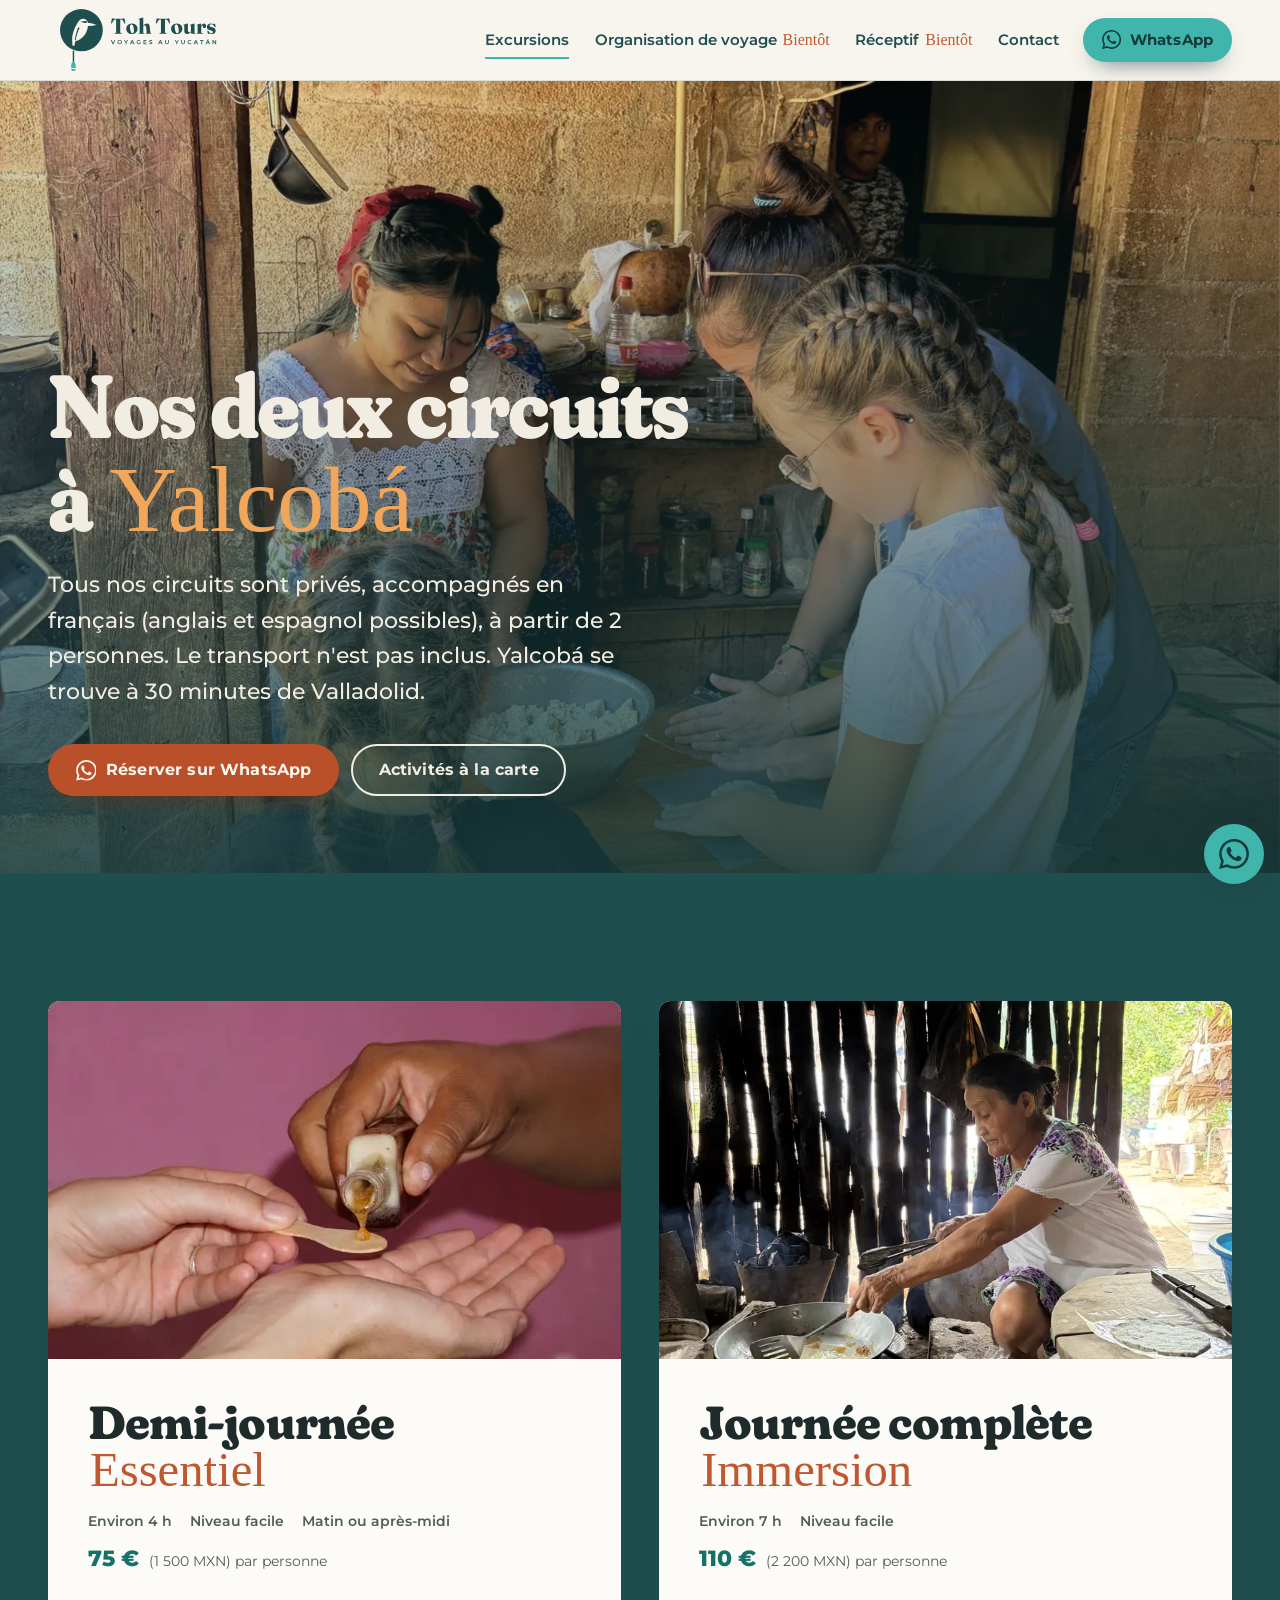
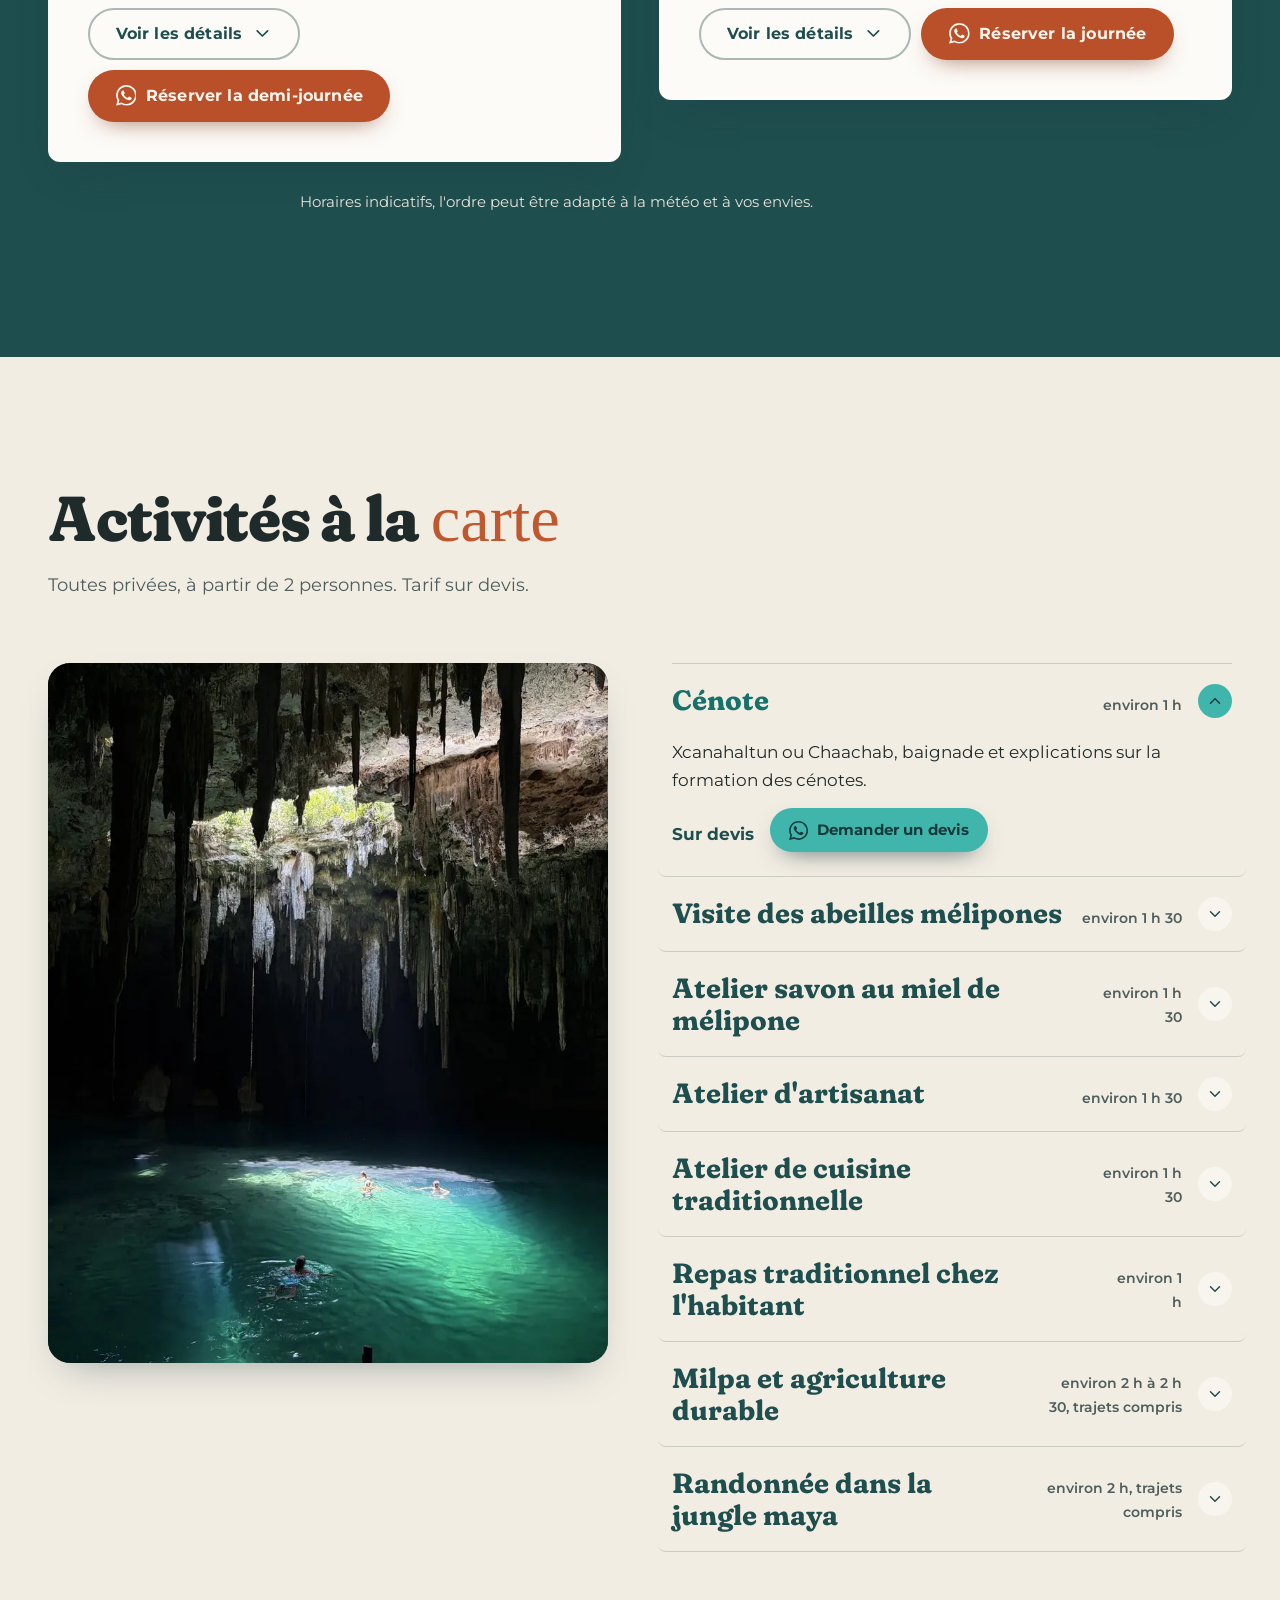
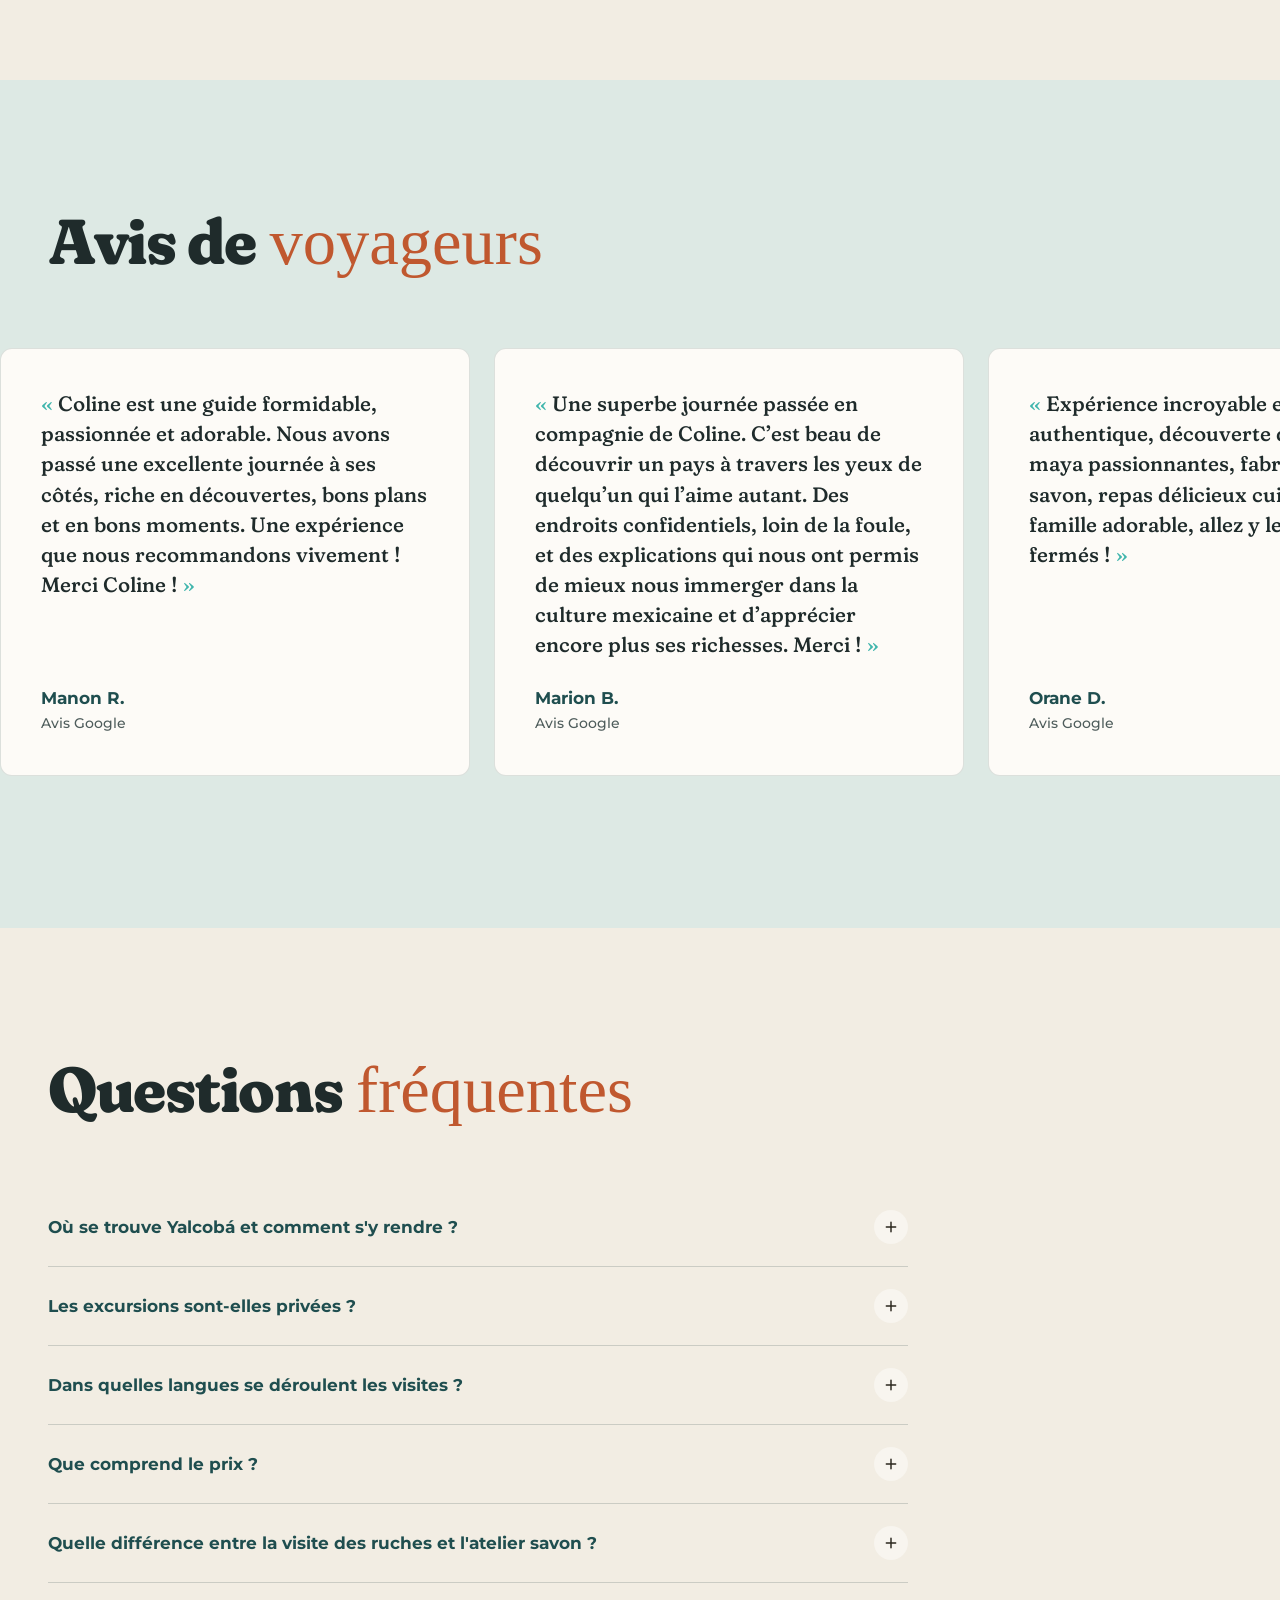
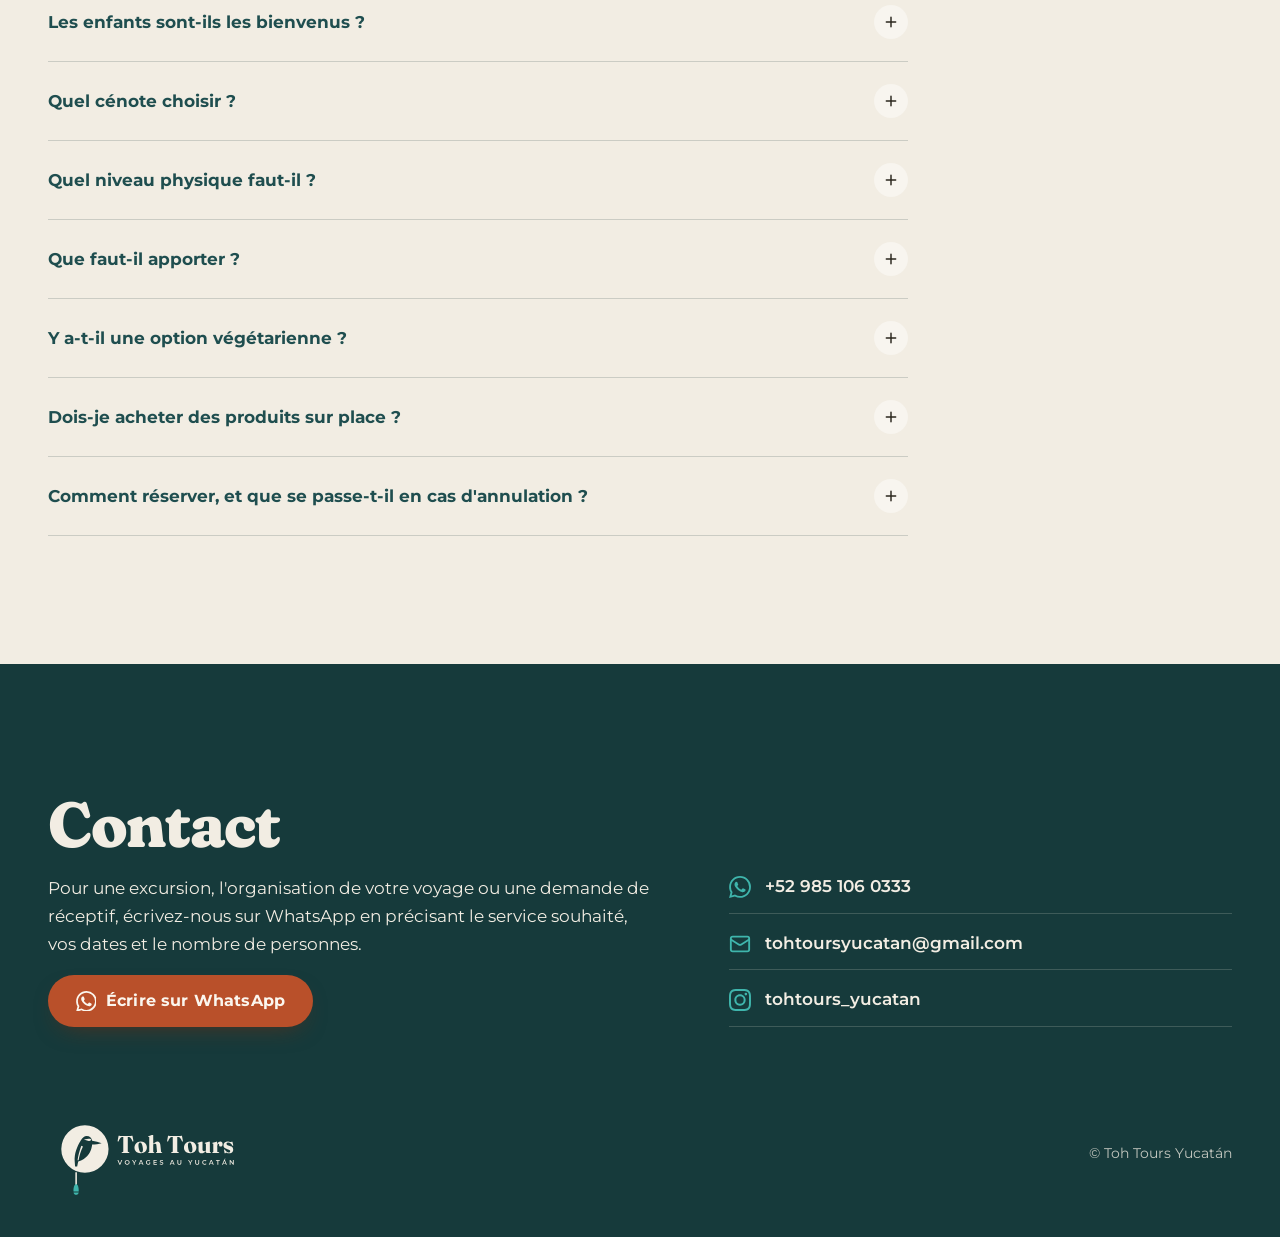
==== commit 94ff611e: "Merge pull request #9 from ColineMiguel/claude/logo-epais Logo : nom « Toh Tours » plus épais" ====
--- a/excursions.html
+++ b/excursions.html
@@ -25,7 +25,7 @@
   <header class="entete">
     <div class="conteneur entete__barre">
       <a class="entete__logo" href="index.html" aria-label="Toh Tours Yucatán, accueil">
-        <img src="assets/img/logo/toh-tours-horizontal-couleur.svg" alt="Toh Tours Yucatán" width="620" height="256">
+        <img src="assets/img/logo/toh-tours-horizontal-couleur.svg" alt="Toh Tours Yucatán" width="659" height="256">
       </a>
       <button class="entete__menu" type="button" aria-expanded="false" aria-controls="nav">
         <svg width="20" height="20" aria-hidden="true"><use href="assets/img/icones.svg#menu"/></svg> Menu
@@ -255,17 +255,14 @@
       <div class="avis" data-defilement data-apparition>
         <div class="avis__piste">
             <figure class="avis__carte">
-              <p class="avis__etoiles" role="img" aria-label="5 étoiles sur 5"><svg aria-hidden="true"><use href="assets/img/icones.svg#etoile"/></svg><svg aria-hidden="true"><use href="assets/img/icones.svg#etoile"/></svg><svg aria-hidden="true"><use href="assets/img/icones.svg#etoile"/></svg><svg aria-hidden="true"><use href="assets/img/icones.svg#etoile"/></svg><svg aria-hidden="true"><use href="assets/img/icones.svg#etoile"/></svg></p>
               <blockquote><p>Coline est une guide formidable, passionnée et adorable. Nous avons passé une excellente journée à ses côtés, riche en découvertes, bons plans et en bons moments. Une expérience que nous recommandons vivement ! Merci Coline !</p></blockquote>
               <figcaption class="avis__auteur">Manon R.<span>Avis Google</span></figcaption>
             </figure>
             <figure class="avis__carte">
-              <p class="avis__etoiles" role="img" aria-label="5 étoiles sur 5"><svg aria-hidden="true"><use href="assets/img/icones.svg#etoile"/></svg><svg aria-hidden="true"><use href="assets/img/icones.svg#etoile"/></svg><svg aria-hidden="true"><use href="assets/img/icones.svg#etoile"/></svg><svg aria-hidden="true"><use href="assets/img/icones.svg#etoile"/></svg><svg aria-hidden="true"><use href="assets/img/icones.svg#etoile"/></svg></p>
               <blockquote><p>Une superbe journée passée en compagnie de Coline. C’est beau de découvrir un pays à travers les yeux de quelqu’un qui l’aime autant. Des endroits confidentiels, loin de la foule, et des explications qui nous ont permis de mieux nous immerger dans la culture mexicaine et d’apprécier encore plus ses richesses. Merci !</p></blockquote>
               <figcaption class="avis__auteur">Marion B.<span>Avis Google</span></figcaption>
             </figure>
             <figure class="avis__carte">
-              <p class="avis__etoiles" role="img" aria-label="5 étoiles sur 5"><svg aria-hidden="true"><use href="assets/img/icones.svg#etoile"/></svg><svg aria-hidden="true"><use href="assets/img/icones.svg#etoile"/></svg><svg aria-hidden="true"><use href="assets/img/icones.svg#etoile"/></svg><svg aria-hidden="true"><use href="assets/img/icones.svg#etoile"/></svg><svg aria-hidden="true"><use href="assets/img/icones.svg#etoile"/></svg></p>
               <blockquote><p>Expérience incroyable et authentique, découverte des abeilles maya passionnantes, fabrication de savon, repas délicieux cuisiné par une famille adorable, allez y les yeux fermés !</p></blockquote>
               <figcaption class="avis__auteur">Orane D.<span>Avis Google</span></figcaption>
             </figure>
@@ -349,7 +346,7 @@
         </ul>
       </div>
       <div class="contact__bas">
-        <img src="assets/img/logo/toh-tours-horizontal-creme-turquoise.svg" alt="Toh Tours Yucatán" width="620" height="256" loading="lazy">
+        <img src="assets/img/logo/toh-tours-horizontal-creme-turquoise.svg" alt="Toh Tours Yucatán" width="659" height="256" loading="lazy">
         <p>© Toh Tours Yucatán</p>
       </div>
     </div>
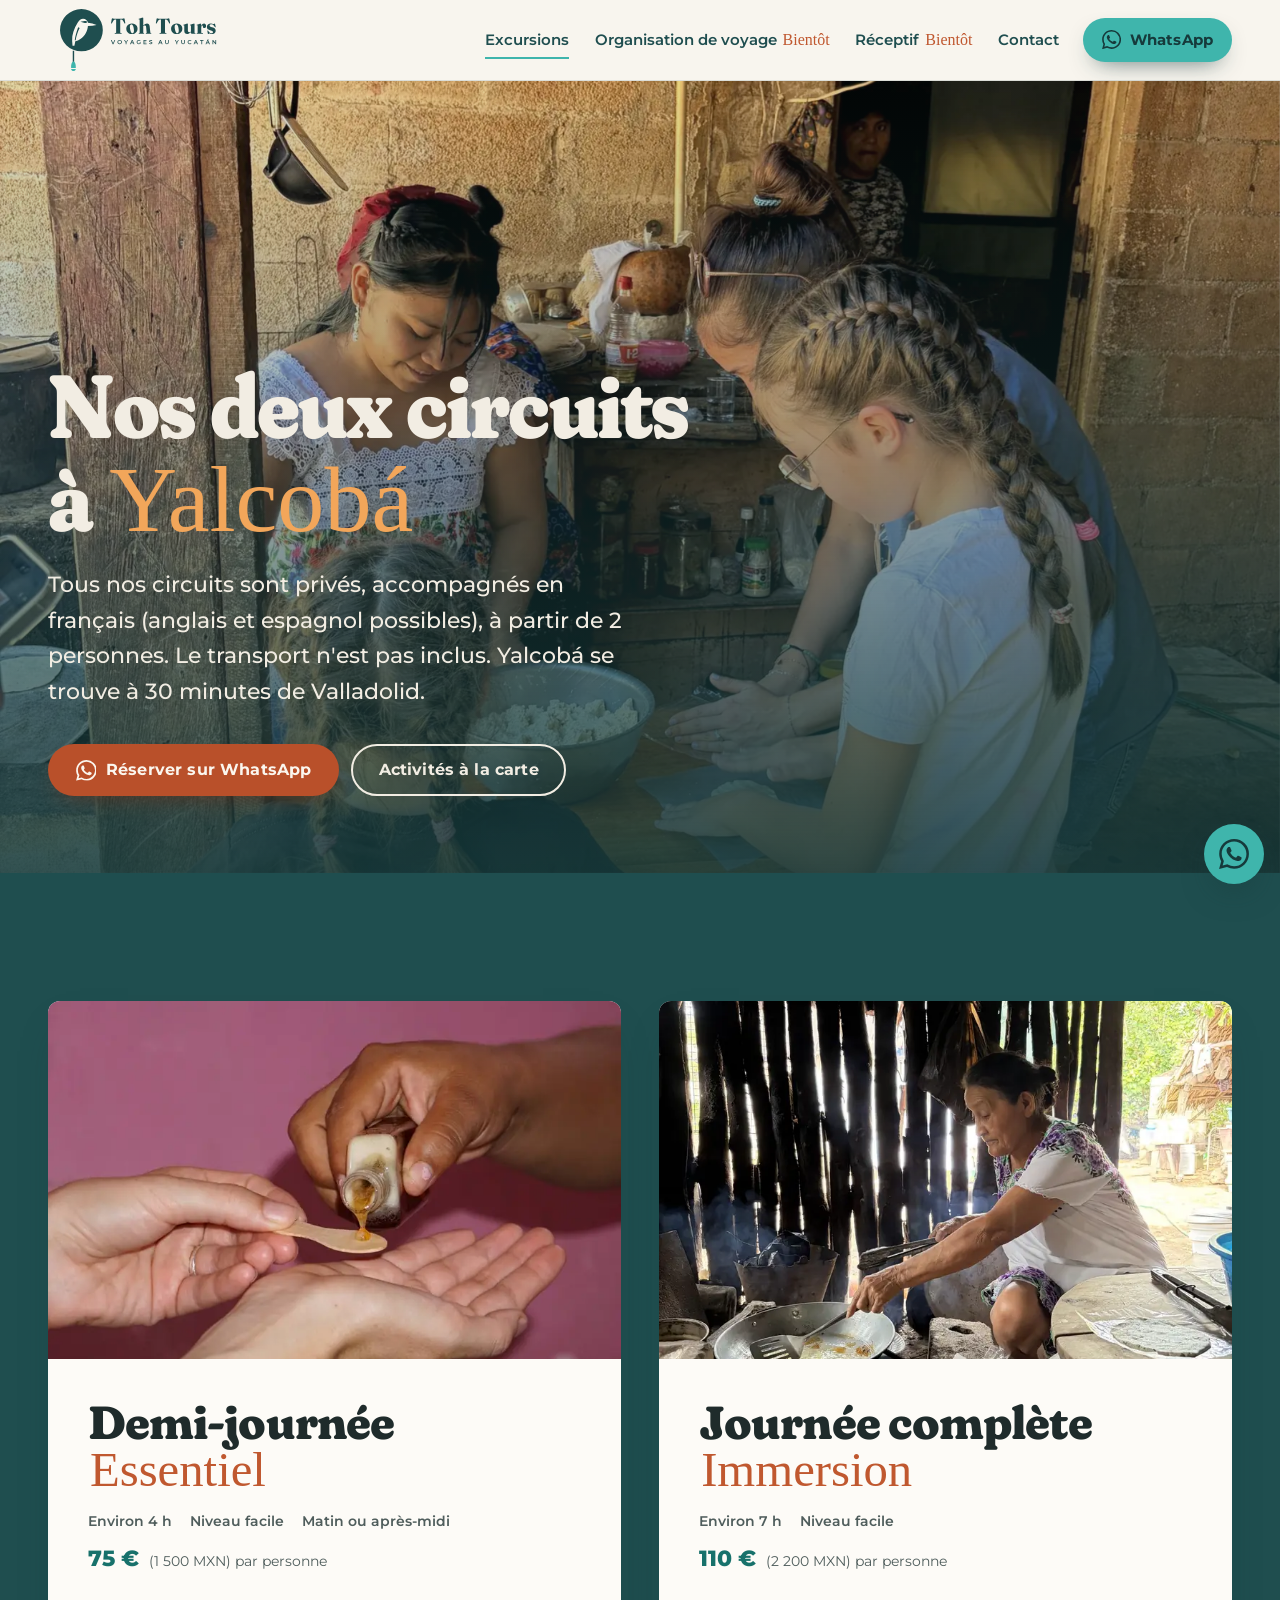
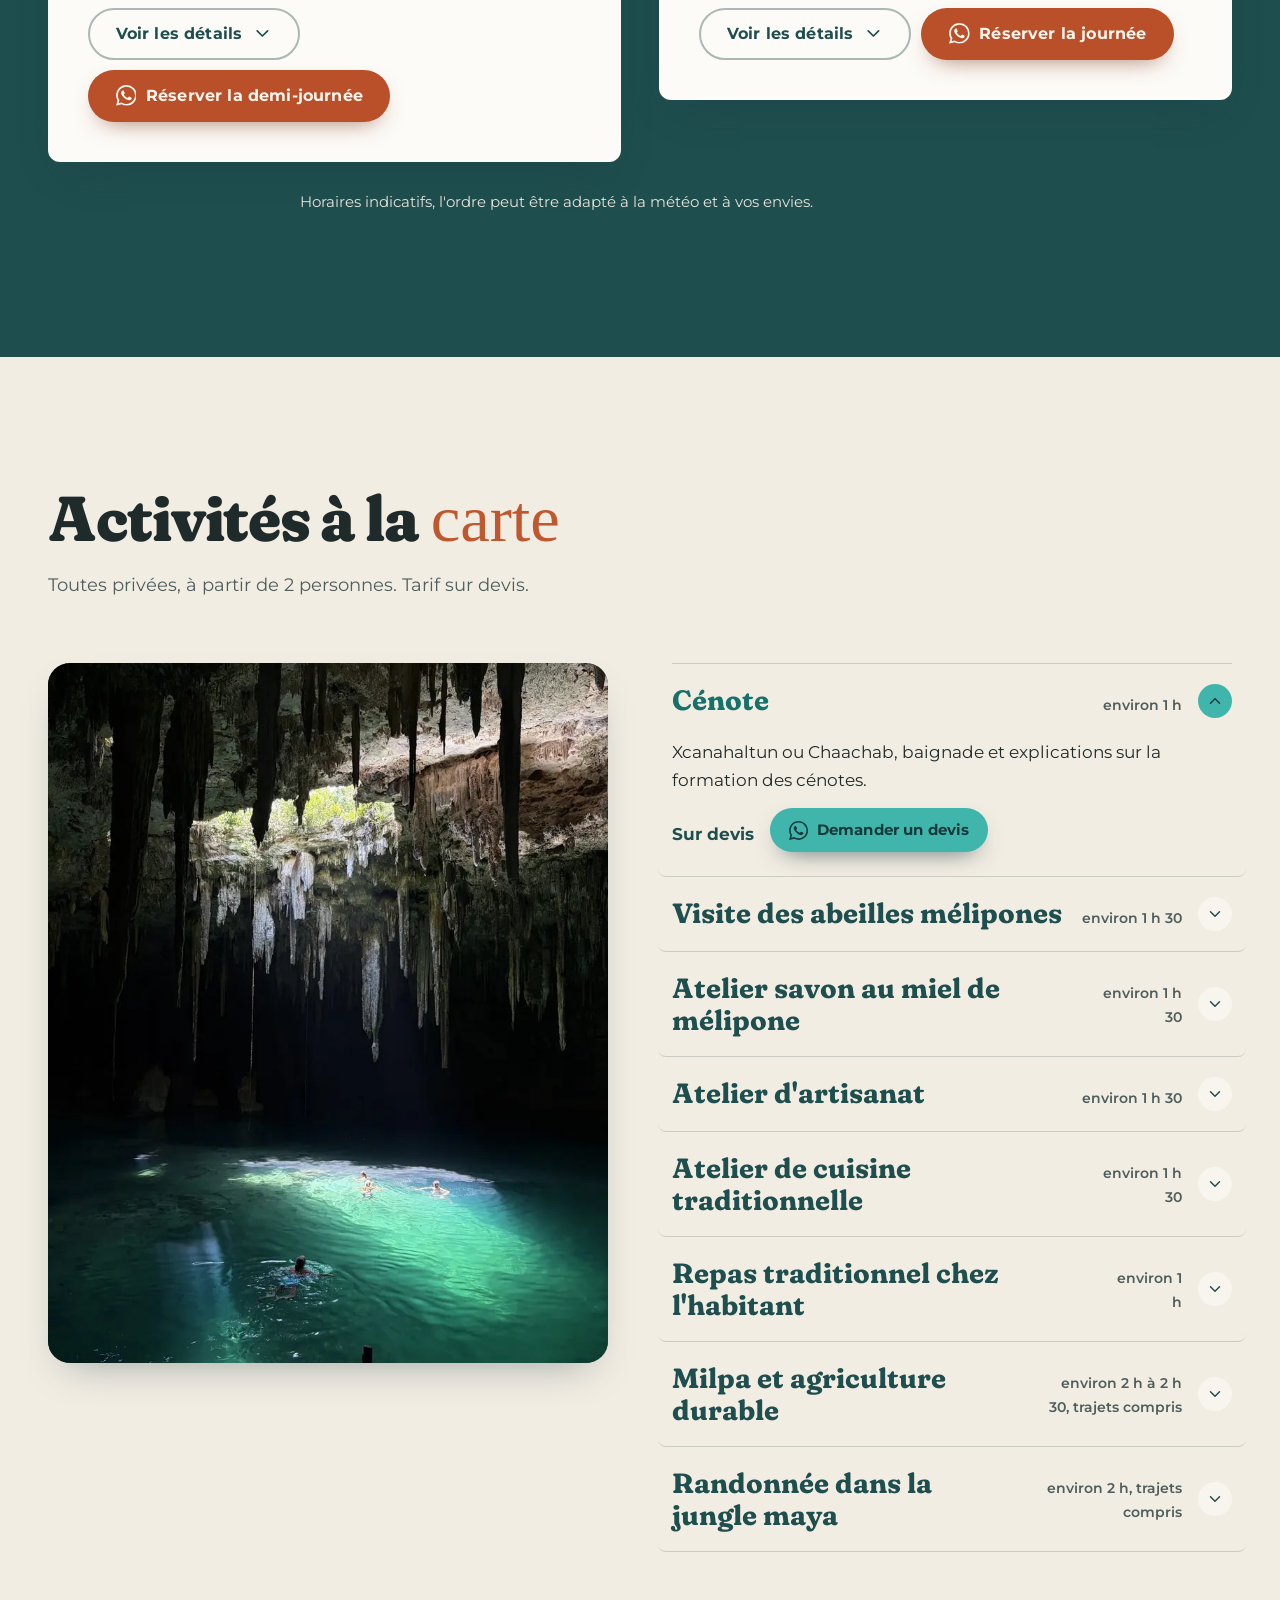
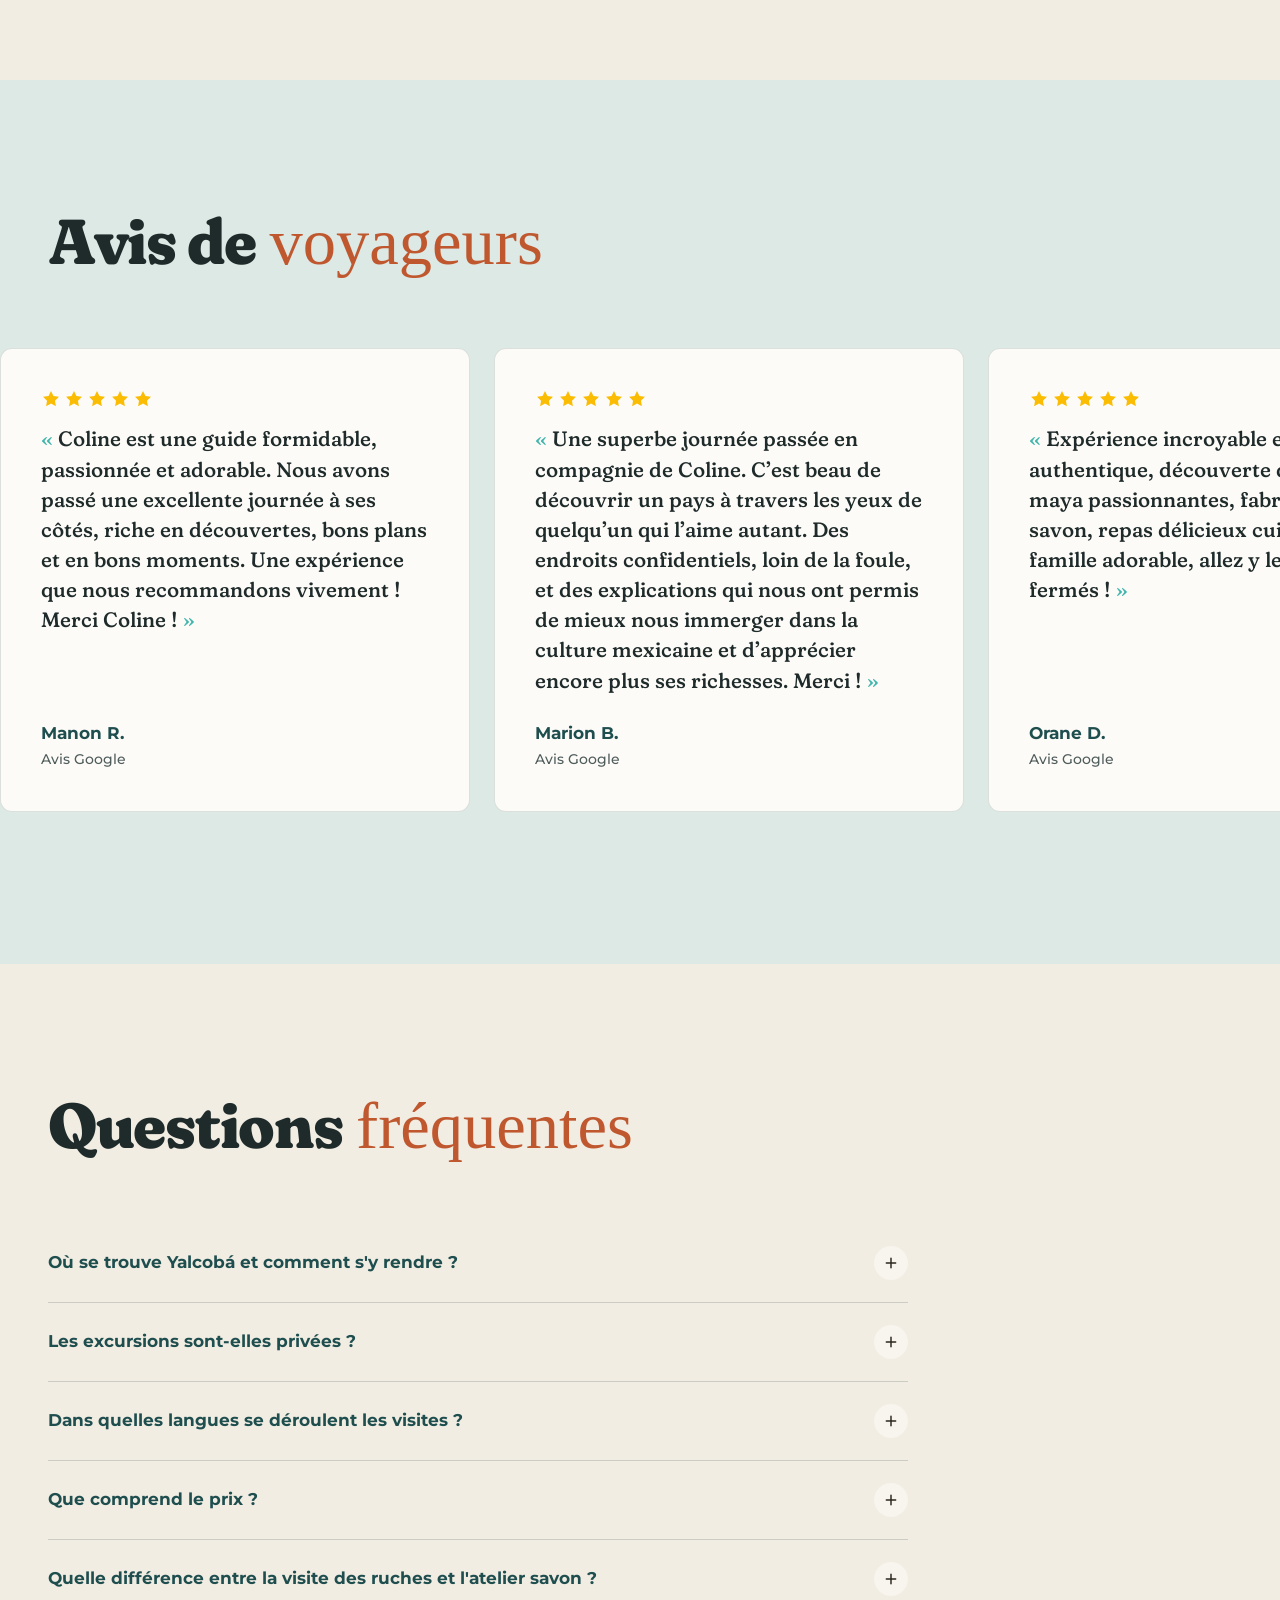
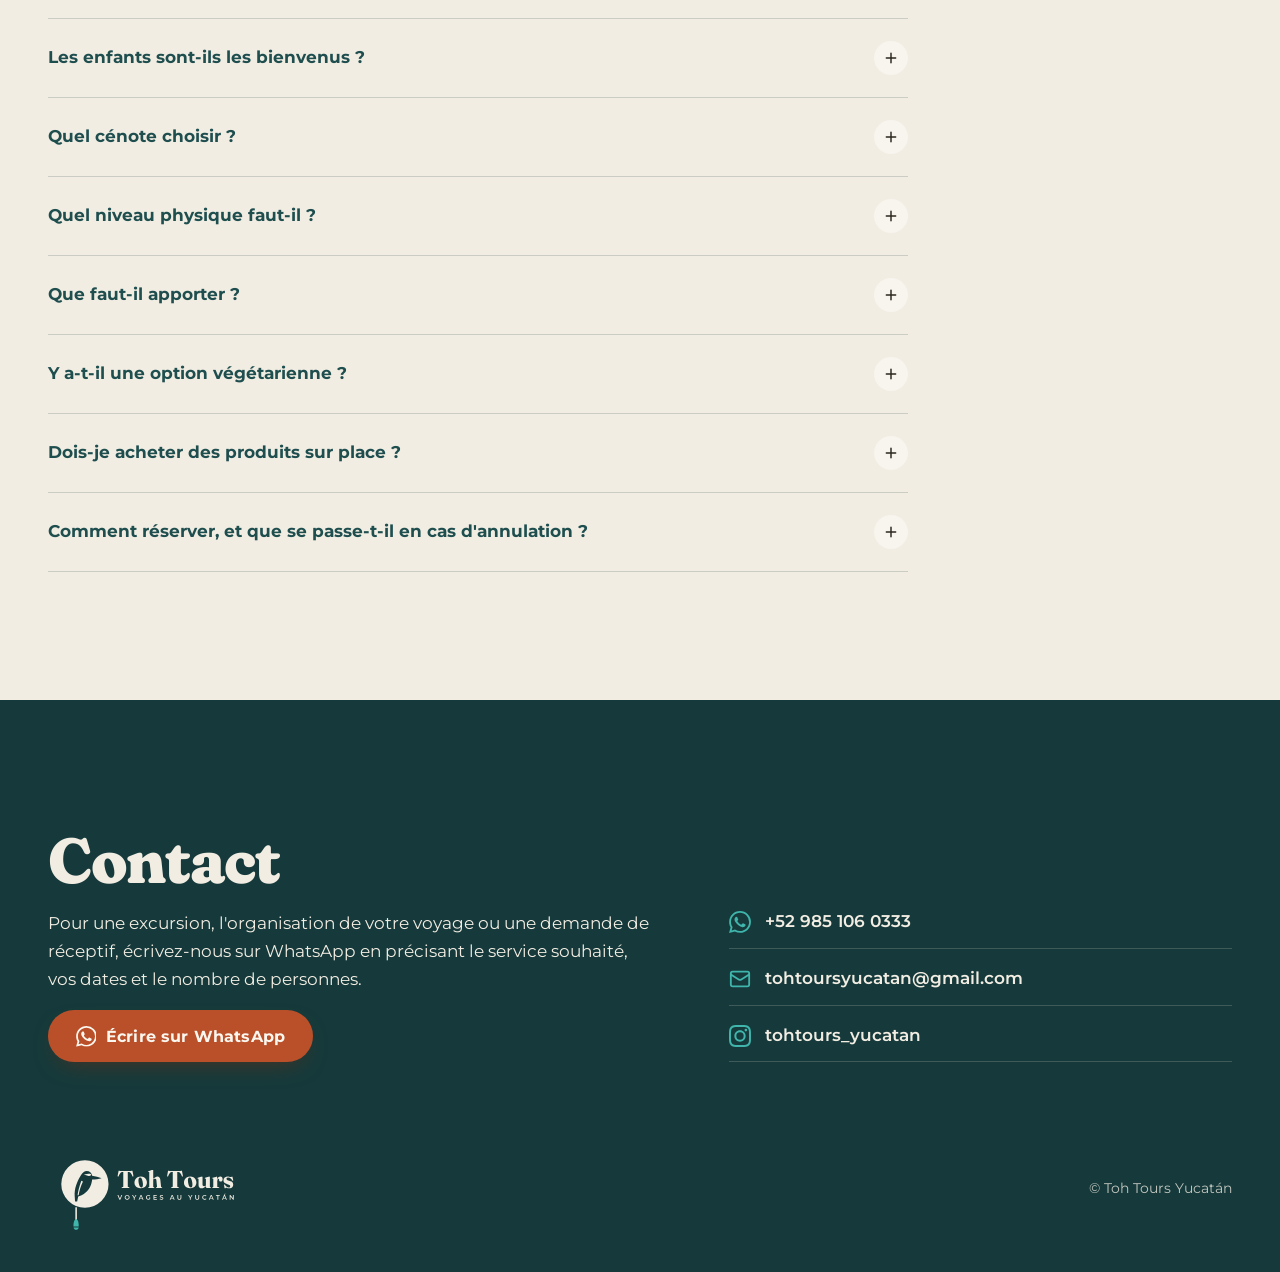
==== commit d7733463: "Merge pull request #10 from ColineMiguel/claude/avis-etoiles Avis : 5 étoiles sur les avis Google" ====
--- a/excursions.html
+++ b/excursions.html
@@ -255,14 +255,17 @@
       <div class="avis" data-defilement data-apparition>
         <div class="avis__piste">
             <figure class="avis__carte">
+              <p class="avis__etoiles" role="img" aria-label="5 étoiles sur 5"><svg aria-hidden="true"><use href="assets/img/icones.svg#etoile"/></svg><svg aria-hidden="true"><use href="assets/img/icones.svg#etoile"/></svg><svg aria-hidden="true"><use href="assets/img/icones.svg#etoile"/></svg><svg aria-hidden="true"><use href="assets/img/icones.svg#etoile"/></svg><svg aria-hidden="true"><use href="assets/img/icones.svg#etoile"/></svg></p>
               <blockquote><p>Coline est une guide formidable, passionnée et adorable. Nous avons passé une excellente journée à ses côtés, riche en découvertes, bons plans et en bons moments. Une expérience que nous recommandons vivement ! Merci Coline !</p></blockquote>
               <figcaption class="avis__auteur">Manon R.<span>Avis Google</span></figcaption>
             </figure>
             <figure class="avis__carte">
+              <p class="avis__etoiles" role="img" aria-label="5 étoiles sur 5"><svg aria-hidden="true"><use href="assets/img/icones.svg#etoile"/></svg><svg aria-hidden="true"><use href="assets/img/icones.svg#etoile"/></svg><svg aria-hidden="true"><use href="assets/img/icones.svg#etoile"/></svg><svg aria-hidden="true"><use href="assets/img/icones.svg#etoile"/></svg><svg aria-hidden="true"><use href="assets/img/icones.svg#etoile"/></svg></p>
               <blockquote><p>Une superbe journée passée en compagnie de Coline. C’est beau de découvrir un pays à travers les yeux de quelqu’un qui l’aime autant. Des endroits confidentiels, loin de la foule, et des explications qui nous ont permis de mieux nous immerger dans la culture mexicaine et d’apprécier encore plus ses richesses. Merci !</p></blockquote>
               <figcaption class="avis__auteur">Marion B.<span>Avis Google</span></figcaption>
             </figure>
             <figure class="avis__carte">
+              <p class="avis__etoiles" role="img" aria-label="5 étoiles sur 5"><svg aria-hidden="true"><use href="assets/img/icones.svg#etoile"/></svg><svg aria-hidden="true"><use href="assets/img/icones.svg#etoile"/></svg><svg aria-hidden="true"><use href="assets/img/icones.svg#etoile"/></svg><svg aria-hidden="true"><use href="assets/img/icones.svg#etoile"/></svg><svg aria-hidden="true"><use href="assets/img/icones.svg#etoile"/></svg></p>
               <blockquote><p>Expérience incroyable et authentique, découverte des abeilles maya passionnantes, fabrication de savon, repas délicieux cuisiné par une famille adorable, allez y les yeux fermés !</p></blockquote>
               <figcaption class="avis__auteur">Orane D.<span>Avis Google</span></figcaption>
             </figure>
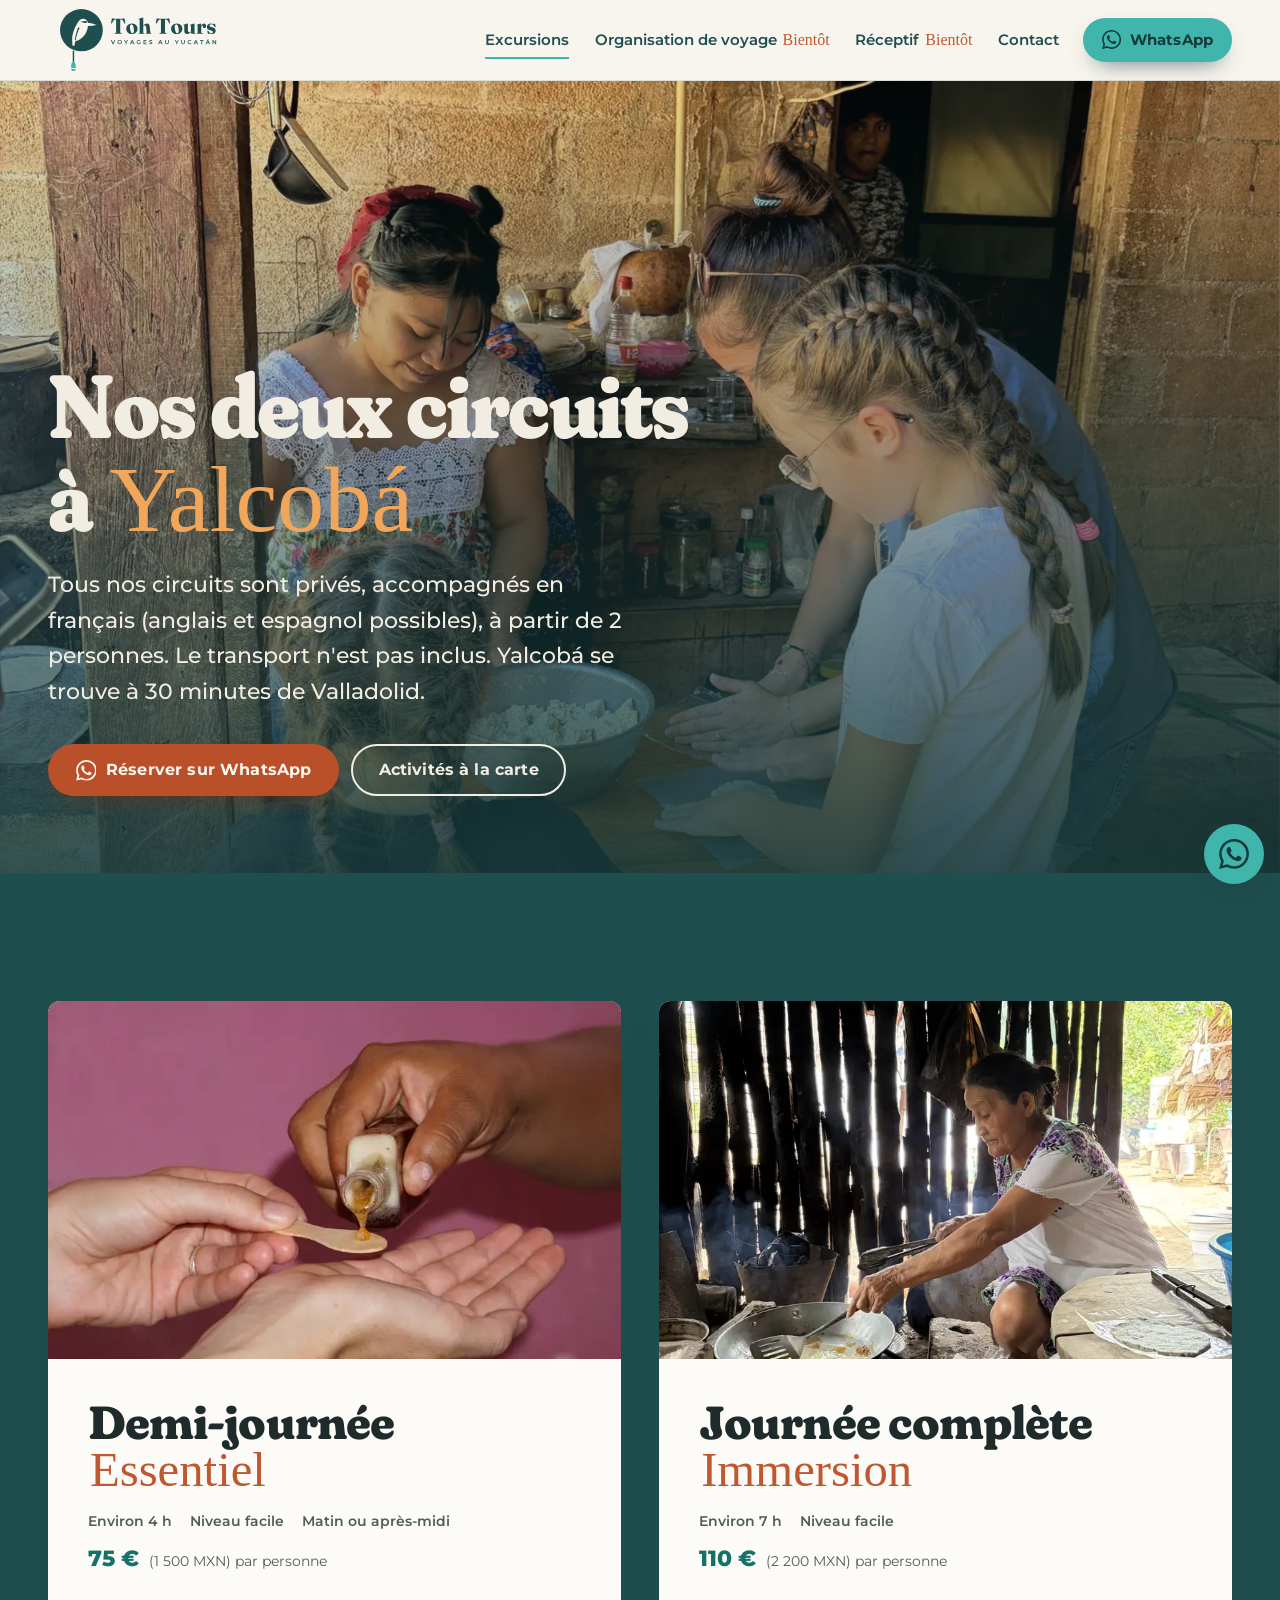
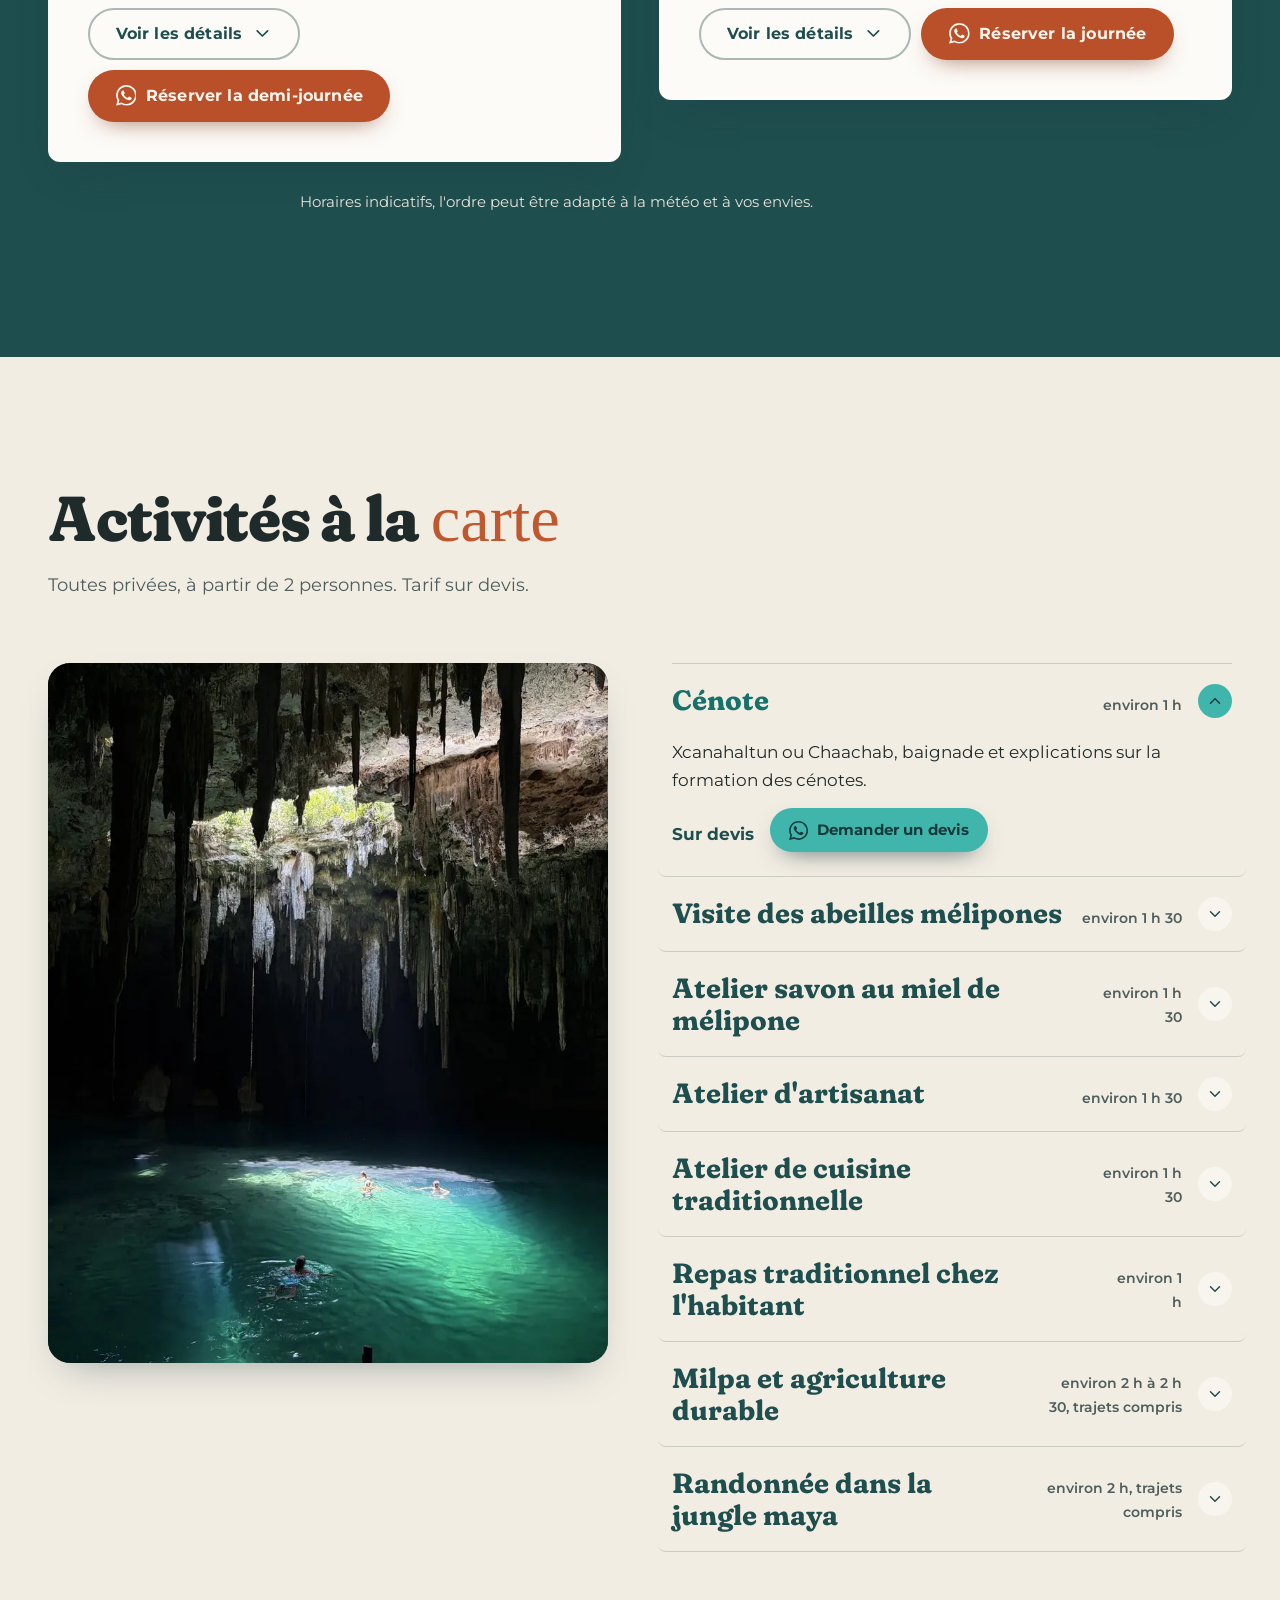
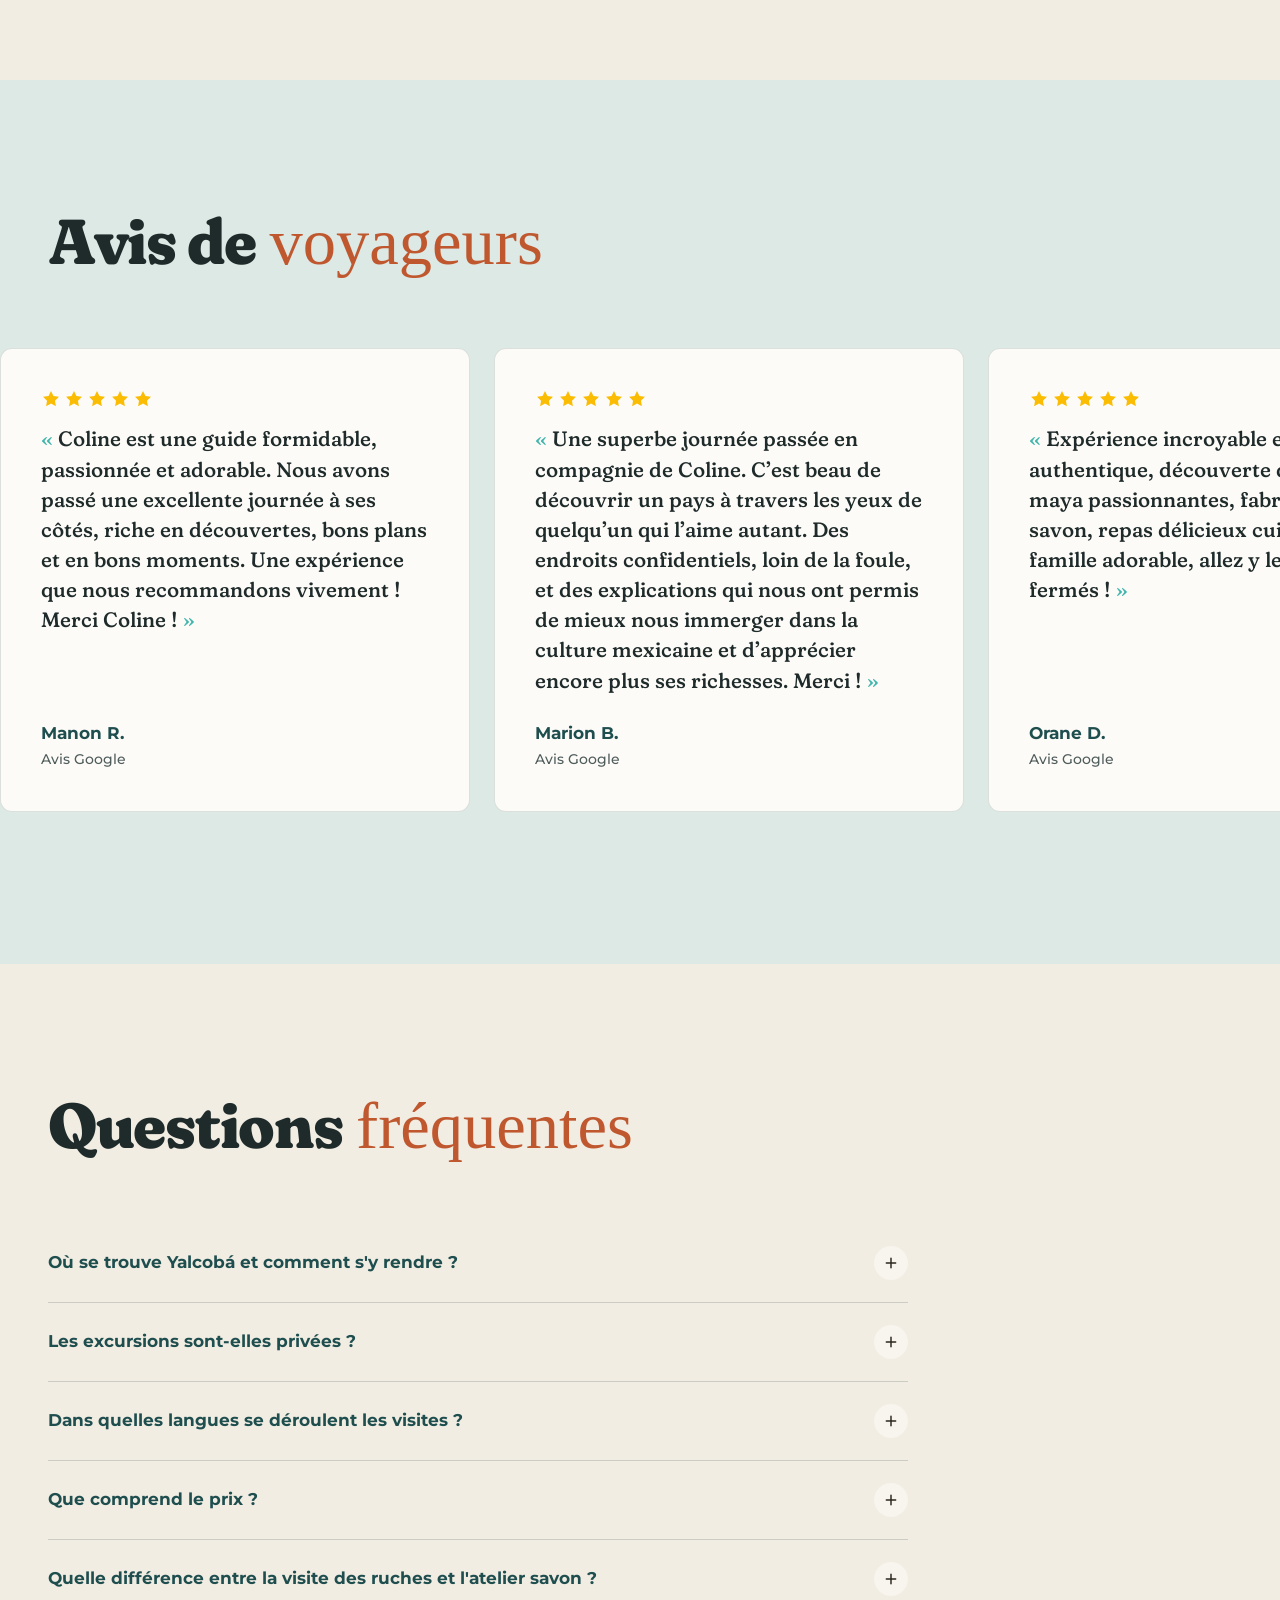
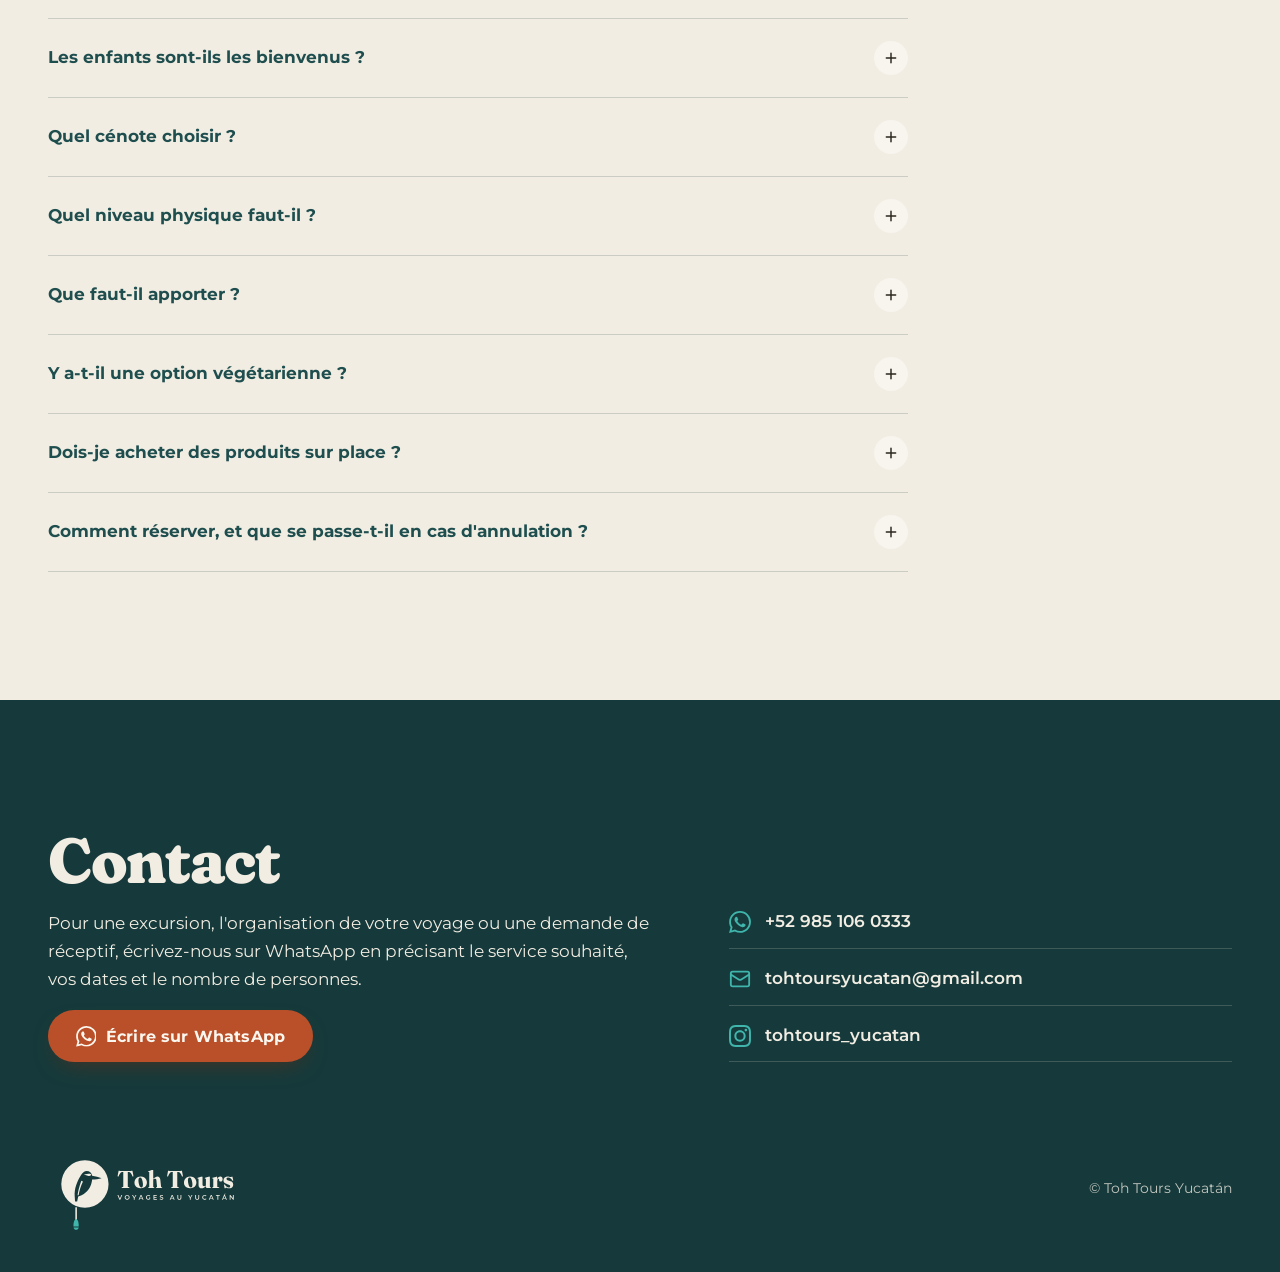
==== commit e10d8ac8: "Correctif : étoiles des avis visibles même avec l'ancienne version en cache Les étoiles sont dessiné" ====
--- a/excursions.html
+++ b/excursions.html
@@ -12,7 +12,7 @@
   <link rel="manifest" href="site.webmanifest">
   <link rel="preload" href="assets/fonts/fraunces.woff2" as="font" type="font/woff2" crossorigin>
   <link rel="preload" href="assets/fonts/montserrat.woff2" as="font" type="font/woff2" crossorigin>
-  <link rel="stylesheet" href="assets/css/style.css">
+  <link rel="stylesheet" href="assets/css/style.css?v=2">
   <script>document.documentElement.classList.add("js")</script>
   <meta property="og:title" content="Toh Tours Yucatán">
   <meta property="og:description" content="Le Yucatán maya, vécu de l'intérieur. Excursions, voyages sur mesure, réceptif.">
@@ -255,17 +255,17 @@
       <div class="avis" data-defilement data-apparition>
         <div class="avis__piste">
             <figure class="avis__carte">
-              <p class="avis__etoiles" role="img" aria-label="5 étoiles sur 5"><svg aria-hidden="true"><use href="assets/img/icones.svg#etoile"/></svg><svg aria-hidden="true"><use href="assets/img/icones.svg#etoile"/></svg><svg aria-hidden="true"><use href="assets/img/icones.svg#etoile"/></svg><svg aria-hidden="true"><use href="assets/img/icones.svg#etoile"/></svg><svg aria-hidden="true"><use href="assets/img/icones.svg#etoile"/></svg></p>
+              <p class="avis__etoiles" role="img" aria-label="5 étoiles sur 5"><svg aria-hidden="true" width="20" height="20" viewBox="0 0 24 24"><path fill="#FBBC04" d="M12 2.5l2.94 5.96 6.58.96-4.76 4.64 1.12 6.55L12 17.52l-5.88 3.09 1.12-6.55L2.48 9.42l6.58-.96Z"/></svg><svg aria-hidden="true" width="20" height="20" viewBox="0 0 24 24"><path fill="#FBBC04" d="M12 2.5l2.94 5.96 6.58.96-4.76 4.64 1.12 6.55L12 17.52l-5.88 3.09 1.12-6.55L2.48 9.42l6.58-.96Z"/></svg><svg aria-hidden="true" width="20" height="20" viewBox="0 0 24 24"><path fill="#FBBC04" d="M12 2.5l2.94 5.96 6.58.96-4.76 4.64 1.12 6.55L12 17.52l-5.88 3.09 1.12-6.55L2.48 9.42l6.58-.96Z"/></svg><svg aria-hidden="true" width="20" height="20" viewBox="0 0 24 24"><path fill="#FBBC04" d="M12 2.5l2.94 5.96 6.58.96-4.76 4.64 1.12 6.55L12 17.52l-5.88 3.09 1.12-6.55L2.48 9.42l6.58-.96Z"/></svg><svg aria-hidden="true" width="20" height="20" viewBox="0 0 24 24"><path fill="#FBBC04" d="M12 2.5l2.94 5.96 6.58.96-4.76 4.64 1.12 6.55L12 17.52l-5.88 3.09 1.12-6.55L2.48 9.42l6.58-.96Z"/></svg></p>
               <blockquote><p>Coline est une guide formidable, passionnée et adorable. Nous avons passé une excellente journée à ses côtés, riche en découvertes, bons plans et en bons moments. Une expérience que nous recommandons vivement ! Merci Coline !</p></blockquote>
               <figcaption class="avis__auteur">Manon R.<span>Avis Google</span></figcaption>
             </figure>
             <figure class="avis__carte">
-              <p class="avis__etoiles" role="img" aria-label="5 étoiles sur 5"><svg aria-hidden="true"><use href="assets/img/icones.svg#etoile"/></svg><svg aria-hidden="true"><use href="assets/img/icones.svg#etoile"/></svg><svg aria-hidden="true"><use href="assets/img/icones.svg#etoile"/></svg><svg aria-hidden="true"><use href="assets/img/icones.svg#etoile"/></svg><svg aria-hidden="true"><use href="assets/img/icones.svg#etoile"/></svg></p>
+              <p class="avis__etoiles" role="img" aria-label="5 étoiles sur 5"><svg aria-hidden="true" width="20" height="20" viewBox="0 0 24 24"><path fill="#FBBC04" d="M12 2.5l2.94 5.96 6.58.96-4.76 4.64 1.12 6.55L12 17.52l-5.88 3.09 1.12-6.55L2.48 9.42l6.58-.96Z"/></svg><svg aria-hidden="true" width="20" height="20" viewBox="0 0 24 24"><path fill="#FBBC04" d="M12 2.5l2.94 5.96 6.58.96-4.76 4.64 1.12 6.55L12 17.52l-5.88 3.09 1.12-6.55L2.48 9.42l6.58-.96Z"/></svg><svg aria-hidden="true" width="20" height="20" viewBox="0 0 24 24"><path fill="#FBBC04" d="M12 2.5l2.94 5.96 6.58.96-4.76 4.64 1.12 6.55L12 17.52l-5.88 3.09 1.12-6.55L2.48 9.42l6.58-.96Z"/></svg><svg aria-hidden="true" width="20" height="20" viewBox="0 0 24 24"><path fill="#FBBC04" d="M12 2.5l2.94 5.96 6.58.96-4.76 4.64 1.12 6.55L12 17.52l-5.88 3.09 1.12-6.55L2.48 9.42l6.58-.96Z"/></svg><svg aria-hidden="true" width="20" height="20" viewBox="0 0 24 24"><path fill="#FBBC04" d="M12 2.5l2.94 5.96 6.58.96-4.76 4.64 1.12 6.55L12 17.52l-5.88 3.09 1.12-6.55L2.48 9.42l6.58-.96Z"/></svg></p>
               <blockquote><p>Une superbe journée passée en compagnie de Coline. C’est beau de découvrir un pays à travers les yeux de quelqu’un qui l’aime autant. Des endroits confidentiels, loin de la foule, et des explications qui nous ont permis de mieux nous immerger dans la culture mexicaine et d’apprécier encore plus ses richesses. Merci !</p></blockquote>
               <figcaption class="avis__auteur">Marion B.<span>Avis Google</span></figcaption>
             </figure>
             <figure class="avis__carte">
-              <p class="avis__etoiles" role="img" aria-label="5 étoiles sur 5"><svg aria-hidden="true"><use href="assets/img/icones.svg#etoile"/></svg><svg aria-hidden="true"><use href="assets/img/icones.svg#etoile"/></svg><svg aria-hidden="true"><use href="assets/img/icones.svg#etoile"/></svg><svg aria-hidden="true"><use href="assets/img/icones.svg#etoile"/></svg><svg aria-hidden="true"><use href="assets/img/icones.svg#etoile"/></svg></p>
+              <p class="avis__etoiles" role="img" aria-label="5 étoiles sur 5"><svg aria-hidden="true" width="20" height="20" viewBox="0 0 24 24"><path fill="#FBBC04" d="M12 2.5l2.94 5.96 6.58.96-4.76 4.64 1.12 6.55L12 17.52l-5.88 3.09 1.12-6.55L2.48 9.42l6.58-.96Z"/></svg><svg aria-hidden="true" width="20" height="20" viewBox="0 0 24 24"><path fill="#FBBC04" d="M12 2.5l2.94 5.96 6.58.96-4.76 4.64 1.12 6.55L12 17.52l-5.88 3.09 1.12-6.55L2.48 9.42l6.58-.96Z"/></svg><svg aria-hidden="true" width="20" height="20" viewBox="0 0 24 24"><path fill="#FBBC04" d="M12 2.5l2.94 5.96 6.58.96-4.76 4.64 1.12 6.55L12 17.52l-5.88 3.09 1.12-6.55L2.48 9.42l6.58-.96Z"/></svg><svg aria-hidden="true" width="20" height="20" viewBox="0 0 24 24"><path fill="#FBBC04" d="M12 2.5l2.94 5.96 6.58.96-4.76 4.64 1.12 6.55L12 17.52l-5.88 3.09 1.12-6.55L2.48 9.42l6.58-.96Z"/></svg><svg aria-hidden="true" width="20" height="20" viewBox="0 0 24 24"><path fill="#FBBC04" d="M12 2.5l2.94 5.96 6.58.96-4.76 4.64 1.12 6.55L12 17.52l-5.88 3.09 1.12-6.55L2.48 9.42l6.58-.96Z"/></svg></p>
               <blockquote><p>Expérience incroyable et authentique, découverte des abeilles maya passionnantes, fabrication de savon, repas délicieux cuisiné par une famille adorable, allez y les yeux fermés !</p></blockquote>
               <figcaption class="avis__auteur">Orane D.<span>Avis Google</span></figcaption>
             </figure>
@@ -358,6 +358,6 @@
   <a class="whatsapp-flottant" href="https://wa.me/529851060333" aria-label="Écrire sur WhatsApp">
     <svg aria-hidden="true"><use href="assets/img/icones.svg#whatsapp"/></svg>
   </a>
-  <script src="assets/js/main.js" defer></script>
+  <script src="assets/js/main.js?v=2" defer></script>
 </body>
 </html>
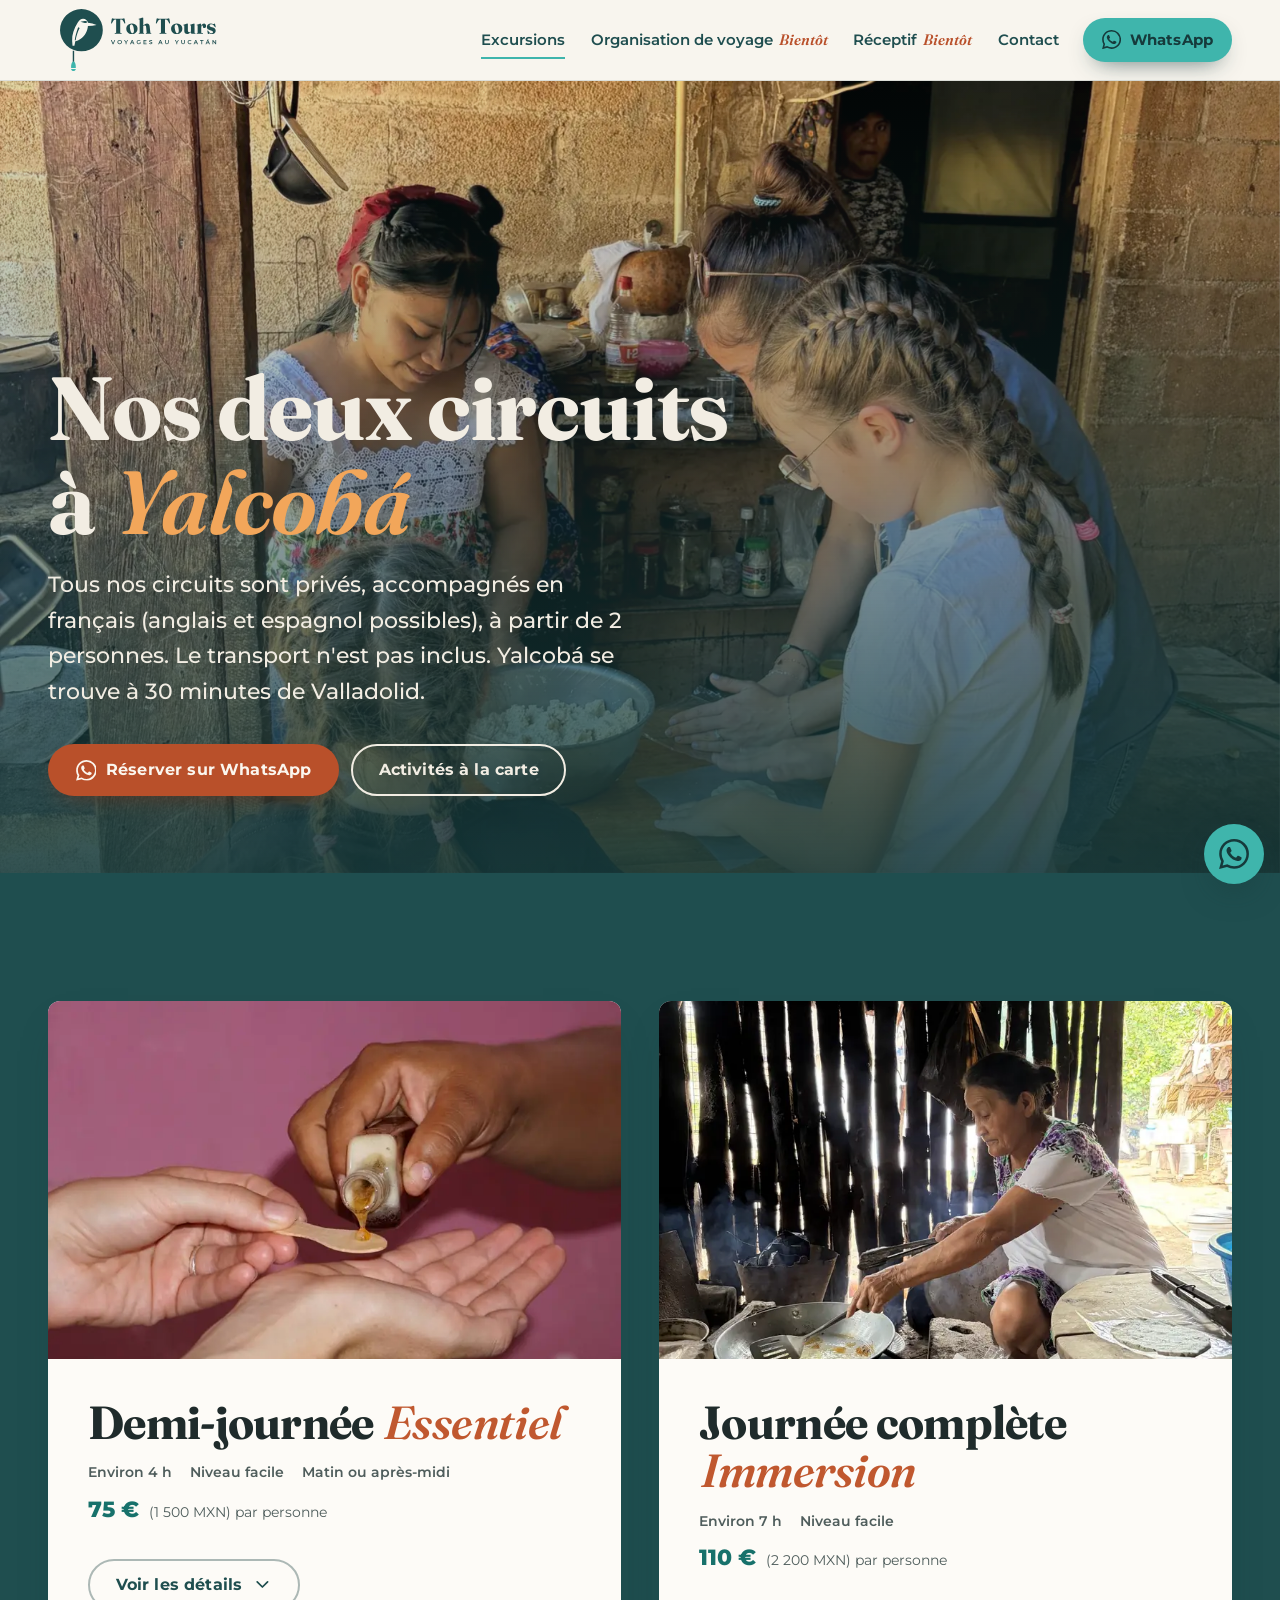
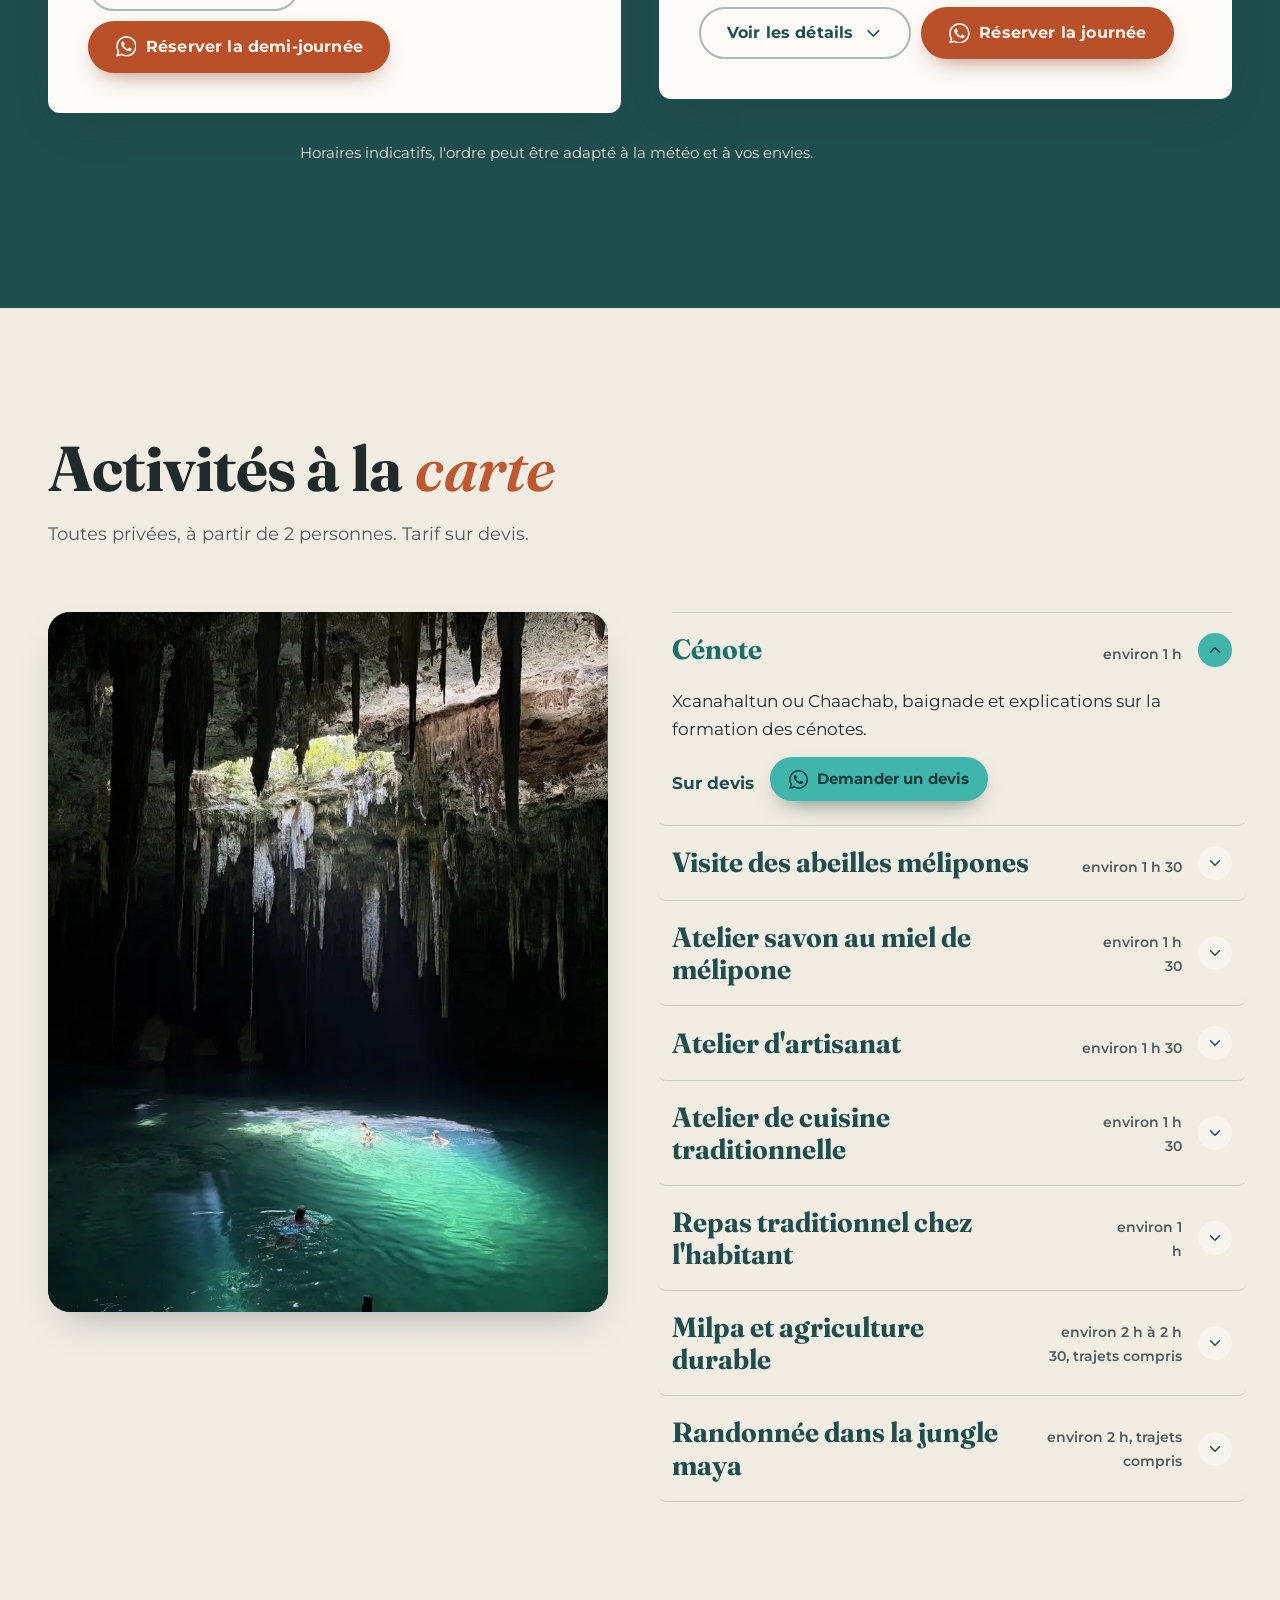
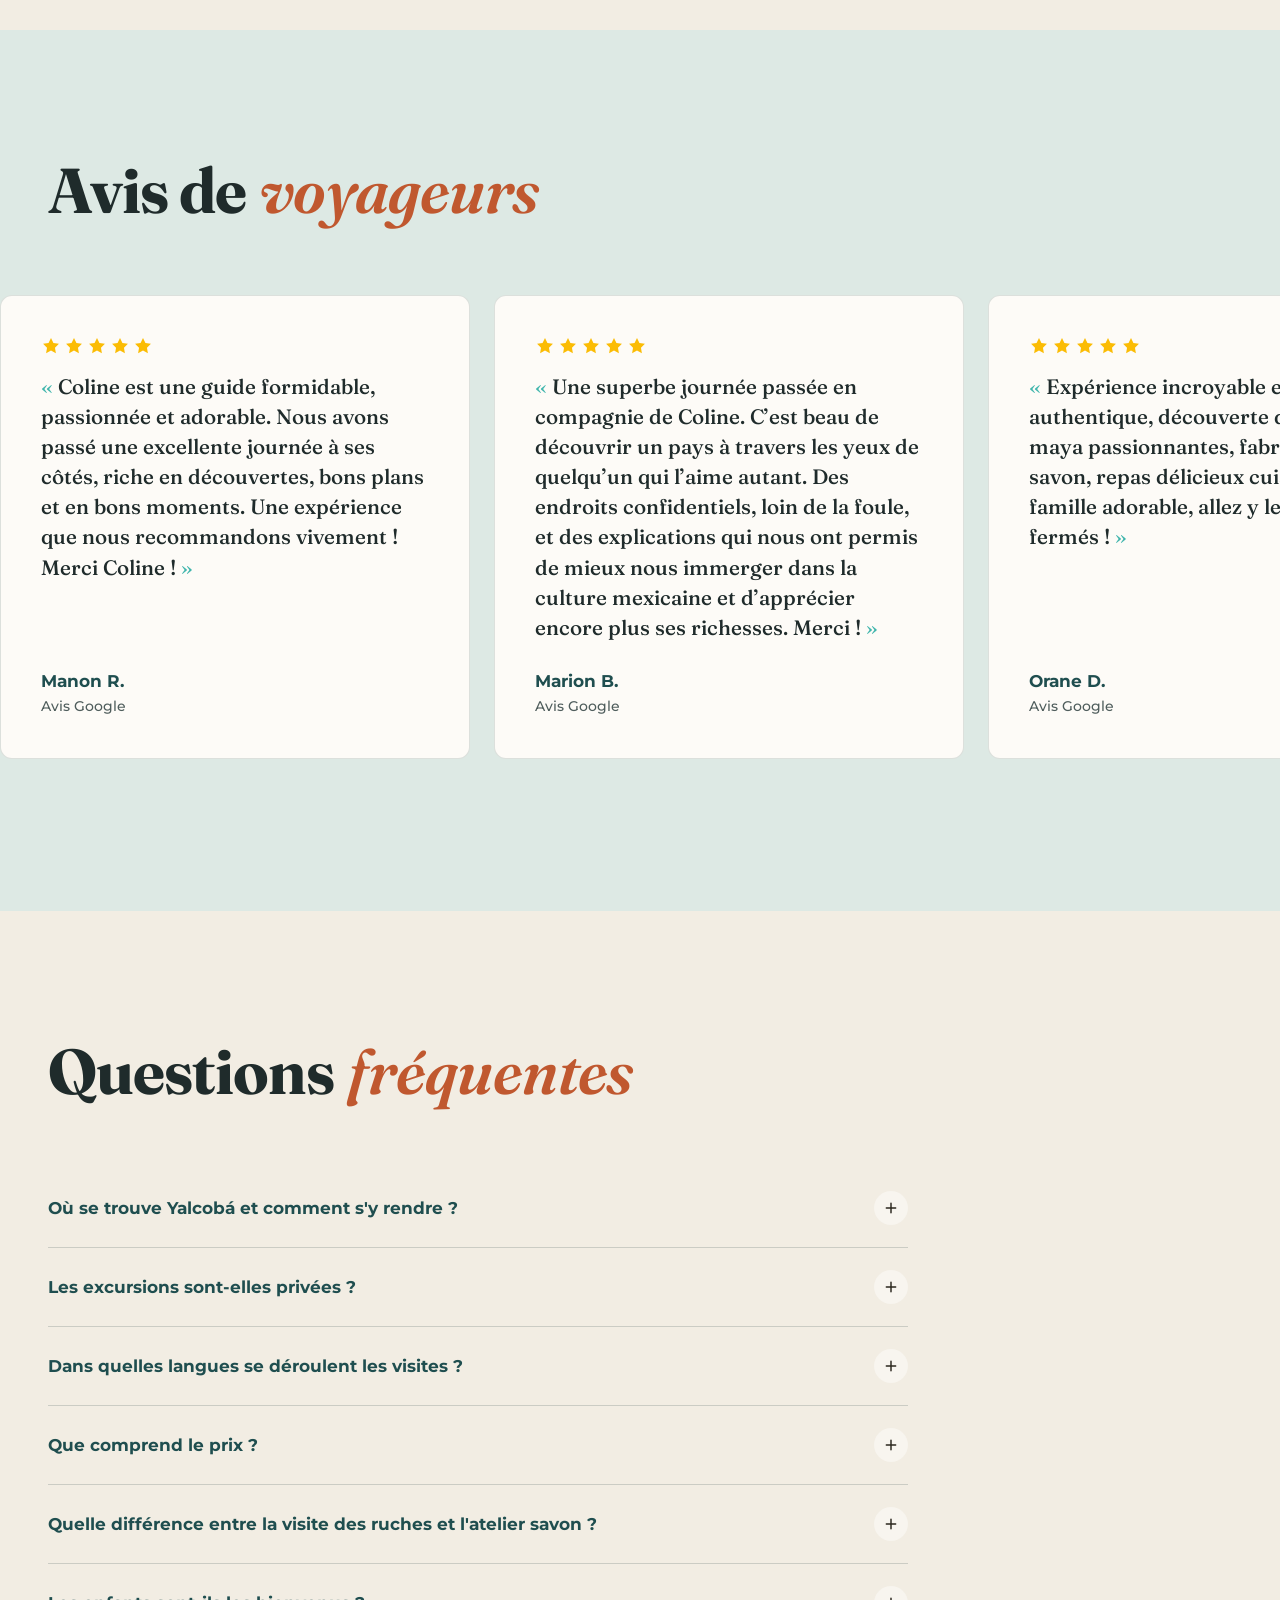
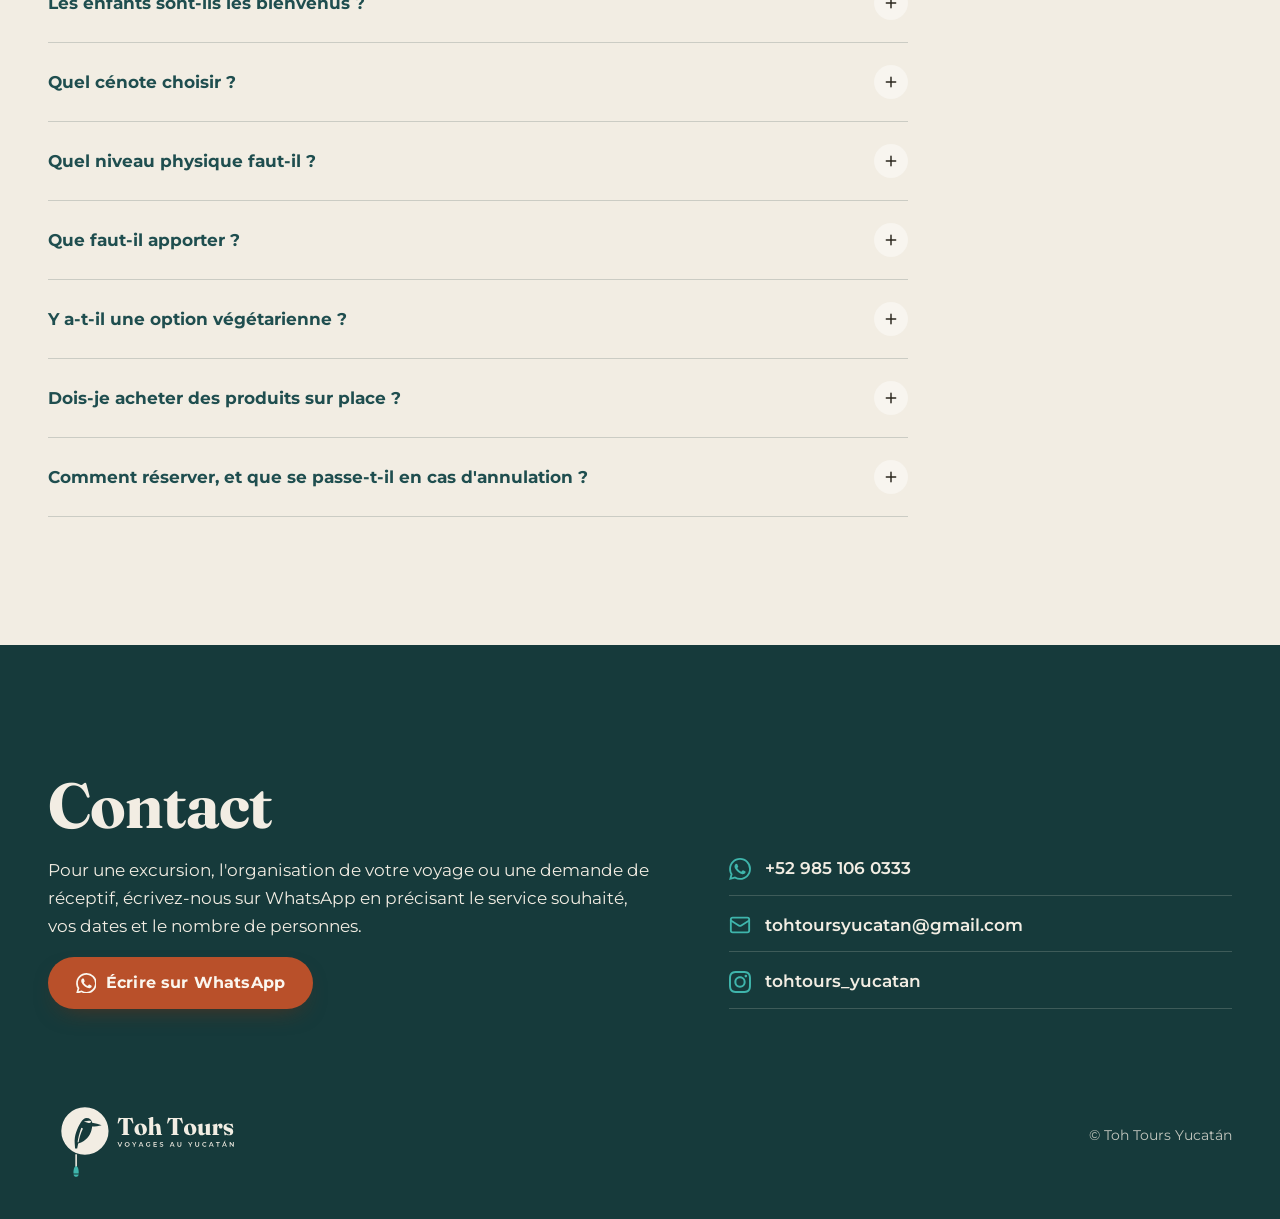
==== commit 59a75087: "Typographie accordée au logo : titres en Fraunces nette, accents en Fraunces italique - Titres : Fra" ====
--- a/excursions.html
+++ b/excursions.html
@@ -11,6 +11,7 @@
   <link rel="apple-touch-icon" href="assets/img/logo/apple-touch-icon.png">
   <link rel="manifest" href="site.webmanifest">
   <link rel="preload" href="assets/fonts/fraunces.woff2" as="font" type="font/woff2" crossorigin>
+  <link rel="preload" href="assets/fonts/fraunces-italic.woff2" as="font" type="font/woff2" crossorigin>
   <link rel="preload" href="assets/fonts/montserrat.woff2" as="font" type="font/woff2" crossorigin>
   <link rel="stylesheet" href="assets/css/style.css?v=2">
   <script>document.documentElement.classList.add("js")</script>
--- a/assets/css/style.css
+++ b/assets/css/style.css
@@ -13,9 +13,10 @@
   font-display: swap;
 }
 @font-face {
-  font-family: "Satisfy";
-  src: url("../fonts/satisfy.woff2") format("woff2");
-  font-weight: 400;
+  font-family: "Fraunces";
+  src: url("../fonts/fraunces-italic.woff2") format("woff2");
+  font-weight: 100 900;
+  font-style: italic;
   font-display: swap;
 }
 
@@ -27,9 +28,9 @@
   --accent: #3fb5ac;          /* turquoise de la raquette : boutons, puces, détails */
   --accent-clair: #5cc4bc;    /* survol des boutons turquoise */
   --accent-texte: #17716b;    /* turquoise assez foncé pour du texte sur fond clair */
-  --mot-script: #c0582f;          /* terre cuite : mots en Satisfy sur fond clair */
-  --mot-script-fonce: #f2a65a; /* mots en Satisfy sur fond foncé ou sur photo */
-  --terre: #b9502a;           /* boutons terre cuite (même teinte que les mots en Satisfy) */
+  --mot-script: #c0582f;          /* terre cuite : mots d'accent en italique sur fond clair */
+  --mot-script-fonce: #f2a65a; /* mots d'accent en italique sur fond foncé ou sur photo */
+  --terre: #b9502a;           /* boutons terre cuite (même teinte que les mots d'accent en italique) */
   --terre-survol: #a5461f;
   --sur-terre: #fbf6ee;
   --sur-accent: #163a3b;      /* texte sur les boutons turquoise */
@@ -49,14 +50,13 @@
   --sur-forte-doux: rgb(242 237 227 / 0.94);
   --profonde: #163a3b;        /* pied de page, sections sombres */
   --voile: 22 58 59;          /* voile sur les photos (rgb) */
-  --accent-sur-forte: #3fb5ac; /* mots en Satisfy sur les bandes */
+  --accent-sur-forte: #3fb5ac; /* mots d'accent en italique sur les bandes */
 }
 
 
 :root {
   --titre: "Fraunces", Georgia, serif;
   --texte: "Montserrat", system-ui, sans-serif;
-  --script: "Satisfy", cursive;
 
   --rayon: 22px;
   --rayon-petit: 14px;
@@ -96,10 +96,10 @@
 
 h1, h2, h3 {
   font-family: var(--titre);
-  font-weight: 800;
-  font-variation-settings: "SOFT" 100, "WONK" 1;
-  line-height: 1.02;
-  letter-spacing: -0.02em;
+  font-weight: 700;
+  font-variation-settings: "opsz" 72, "SOFT" 0, "WONK" 0;   /* la Fraunces nette du logo */
+  line-height: 1.04;
+  letter-spacing: -0.015em;
   margin: 0;
   text-wrap: balance;
 }
@@ -108,12 +108,15 @@
 h3 { font-size: clamp(1.45rem, 1.2rem + 1vw, 2rem); line-height: 1.1; }
 p { margin: 0 0 1em; max-width: 68ch; }
 
+/* Mots d'accent : Fraunces italique, accordée au logo */
+.accent, .badge-bientot, .histoire__signature {
+  font-family: var(--titre); font-style: italic; font-weight: 600;
+  font-variation-settings: "opsz" 72, "SOFT" 0, "WONK" 1;
+}
 .accent {
-  font-family: var(--script);
-  font-weight: 400;
   color: var(--mot-script);
-  letter-spacing: 0;
-  font-size: 1.05em;
+  letter-spacing: -0.01em;
+  font-size: 1em;
 }
 .heros__texte .accent, .acces__bloc .accent { color: var(--mot-script-fonce); }
 
@@ -165,7 +168,7 @@
   transition: transform 0.45s var(--sortie);
 }
 .nav a:hover::after, .nav a[aria-current="page"]::after { transform: scaleX(1); }
-.badge-bientot { font-family: var(--script); font-size: 1rem; font-weight: 400; color: var(--mot-script); line-height: 1; }
+.badge-bientot { font-size: 0.95rem; color: var(--terre); line-height: 1; }
 .entete__menu { display: none; }
 
 @media (max-width: 900px) {
@@ -265,7 +268,7 @@
 .histoire__photo img { width: 100%; height: 100%; object-fit: cover; }
 .histoire h2 { margin-bottom: 0.5em; }
 .histoire p { font-size: 1.08rem; }
-.histoire .histoire__signature { font-family: var(--script); font-size: 2.6rem; color: var(--accent); line-height: 1; margin-top: 0.3em; }
+.histoire .histoire__signature { font-size: 2.2rem; color: var(--accent); line-height: 1; margin-top: 0.3em; }
 .section--forte .accent, .section--forte .histoire__signature { color: var(--mot-script-fonce); }
 @media (max-width: 860px) { .histoire { grid-template-columns: 1fr; } .histoire__photo { aspect-ratio: 4 / 3; } }
 
@@ -277,7 +280,7 @@
 .qui__fondatrice { display: grid; grid-template-columns: 0.9fr 1.1fr; gap: clamp(32px, 6vw, 96px); align-items: center; }
 .qui__fondatrice h3 { font-size: clamp(1.5rem, 1.2rem + 1vw, 2rem); color: var(--accent); margin-bottom: 0.6em; }
 .qui__fondatrice p { font-size: 1.08rem; color: var(--sur-forte-doux); }
-.qui .histoire__signature { font-family: var(--script); font-size: 2.6rem; line-height: 1; margin-top: 0.3em; }
+.qui .histoire__signature { font-size: 2.2rem; line-height: 1; margin-top: 0.3em; }
 .mission { display: grid; grid-template-columns: 1fr 1.1fr; gap: clamp(32px, 6vw, 96px); align-items: center; }
 .mission h2 { margin-bottom: 0.6em; }
 .mission p { font-size: 1.08rem; }
@@ -289,7 +292,7 @@
 .mosaique .mosaique__grande { grid-column: span 2; aspect-ratio: 16 / 10; border-radius: var(--rayon); }
 .valeurs { list-style: none; margin: 0; padding: 0; display: grid; grid-template-columns: repeat(4, 1fr); gap: clamp(16px, 2vw, 24px); counter-reset: valeur; }
 .valeurs li { counter-increment: valeur; padding: clamp(22px, 2.6vw, 32px); border-radius: var(--rayon-carte); background: var(--carte); border: 1px solid rgb(var(--ligne) / 0.1); }
-.valeurs li::before { content: "0" counter(valeur); display: block; font-family: var(--titre); font-weight: 800; font-size: 2.2rem; line-height: 1; color: var(--mot-script); margin-bottom: 18px; }
+.valeurs li::before { content: "0" counter(valeur); display: block; font-family: var(--titre); font-weight: 700; font-variation-settings: "opsz" 72, "SOFT" 0, "WONK" 0; font-size: 2.2rem; line-height: 1; color: var(--mot-script); margin-bottom: 18px; }
 .valeurs h3 { font-size: 1.25rem; color: var(--marque); margin-bottom: 0.5em; }
 .valeurs p { margin: 0; color: var(--encre-douce); }
 @media (hover: hover) {
@@ -322,7 +325,7 @@
 .avis__etoiles svg { width: 20px; height: 20px; }
 .avis__carte blockquote { margin: 0 0 auto; }
 .avis__carte blockquote p {
-  font-family: var(--titre); font-weight: 500; font-variation-settings: "SOFT" 100;
+  font-family: var(--titre); font-weight: 500; font-variation-settings: "opsz" 24, "SOFT" 0, "WONK" 0;
   font-size: clamp(1.1rem, 1rem + 0.4vw, 1.3rem); line-height: 1.45; max-width: none; margin: 0;
 }
 .avis__carte blockquote p::before { content: "«\00a0"; color: var(--accent); }
@@ -382,7 +385,7 @@
 }
 .carte__textes { display: flex; flex: 1; align-items: baseline; gap: 16px; }
 .carte__nom {
-  font-family: var(--titre); font-weight: 700; font-variation-settings: "SOFT" 100, "WONK" 1;
+  font-family: var(--titre); font-weight: 700; font-variation-settings: "opsz" 72, "SOFT" 0, "WONK" 0;
   font-size: clamp(1.3rem, 1.1rem + 0.8vw, 1.75rem); line-height: 1.15; transition: color 0.3s, transform 0.5s var(--sortie);
 }
 .carte__duree { margin-left: auto; font-size: 0.9rem; font-weight: 600; color: var(--encre-douce); text-align: right; max-width: 16ch; }
@@ -453,7 +456,7 @@
    Mouvement
    Idée directrice : le site se découvre « de l'intérieur ». La photo
    d'ouverture s'ouvre comme une entrée de cénote, et chaque mot en
-   Satisfy s'écrit de gauche à droite quand sa section arrive.
+   l'italique s'écrit de gauche à droite quand sa section arrive.
    Tout est visible par défaut : les états cachés ne s'appliquent que
    si le JavaScript a démarré (classe .js sur <html>).
    ===================================================================== */
@@ -518,7 +521,7 @@
 
 /* ---------- Organisation : l'essentiel ---------- */
 .essentiel { display: grid; grid-template-columns: repeat(2, 1fr); gap: clamp(28px, 4vw, 56px) clamp(32px, 6vw, 96px); margin: 0; }
-.essentiel dt { font-family: var(--titre); font-weight: 700; font-variation-settings: "SOFT" 100, "WONK" 1; font-size: clamp(1.4rem, 1.2rem + 0.8vw, 1.9rem); color: var(--marque); margin-bottom: 8px; }
+.essentiel dt { font-family: var(--titre); font-weight: 700; font-variation-settings: "opsz" 72, "SOFT" 0, "WONK" 0; font-size: clamp(1.4rem, 1.2rem + 0.8vw, 1.9rem); color: var(--marque); margin-bottom: 8px; }
 .essentiel dd { margin: 0; max-width: 52ch; }
 @media (max-width: 760px) { .essentiel { grid-template-columns: 1fr; } }
 
@@ -532,7 +535,7 @@
   background: none; border: 0; color: inherit; font: inherit;
 }
 .envies__nom {
-  font-family: var(--titre); font-weight: 700; font-variation-settings: "SOFT" 100, "WONK" 1;
+  font-family: var(--titre); font-weight: 700; font-variation-settings: "opsz" 72, "SOFT" 0, "WONK" 0;
   font-size: clamp(1.35rem, 1.1rem + 1vw, 2rem); line-height: 1.1;
   opacity: 0.8; transition: opacity 0.3s, transform 0.5s var(--sortie), color 0.3s;
 }
@@ -625,7 +628,7 @@
 .etapes__pastille::after {
   content: counter(etape); position: absolute; top: -6px; right: -10px; display: grid; place-items: center;
   width: 32px; height: 32px; border-radius: 50%; background: var(--terre); color: var(--sur-terre);
-  font-family: var(--titre); font-weight: 800; font-size: 1.05rem; line-height: 1;
+  font-family: var(--titre); font-weight: 700; font-variation-settings: "opsz" 72, "SOFT" 0, "WONK" 0; font-size: 1.05rem; line-height: 1;
 }
 .etapes h3 { font-size: clamp(1.3rem, 1.1rem + 0.6vw, 1.6rem); margin: 6px 0 0; color: var(--marque); }
 .etapes p { margin: 0; font-size: 1.05rem; }
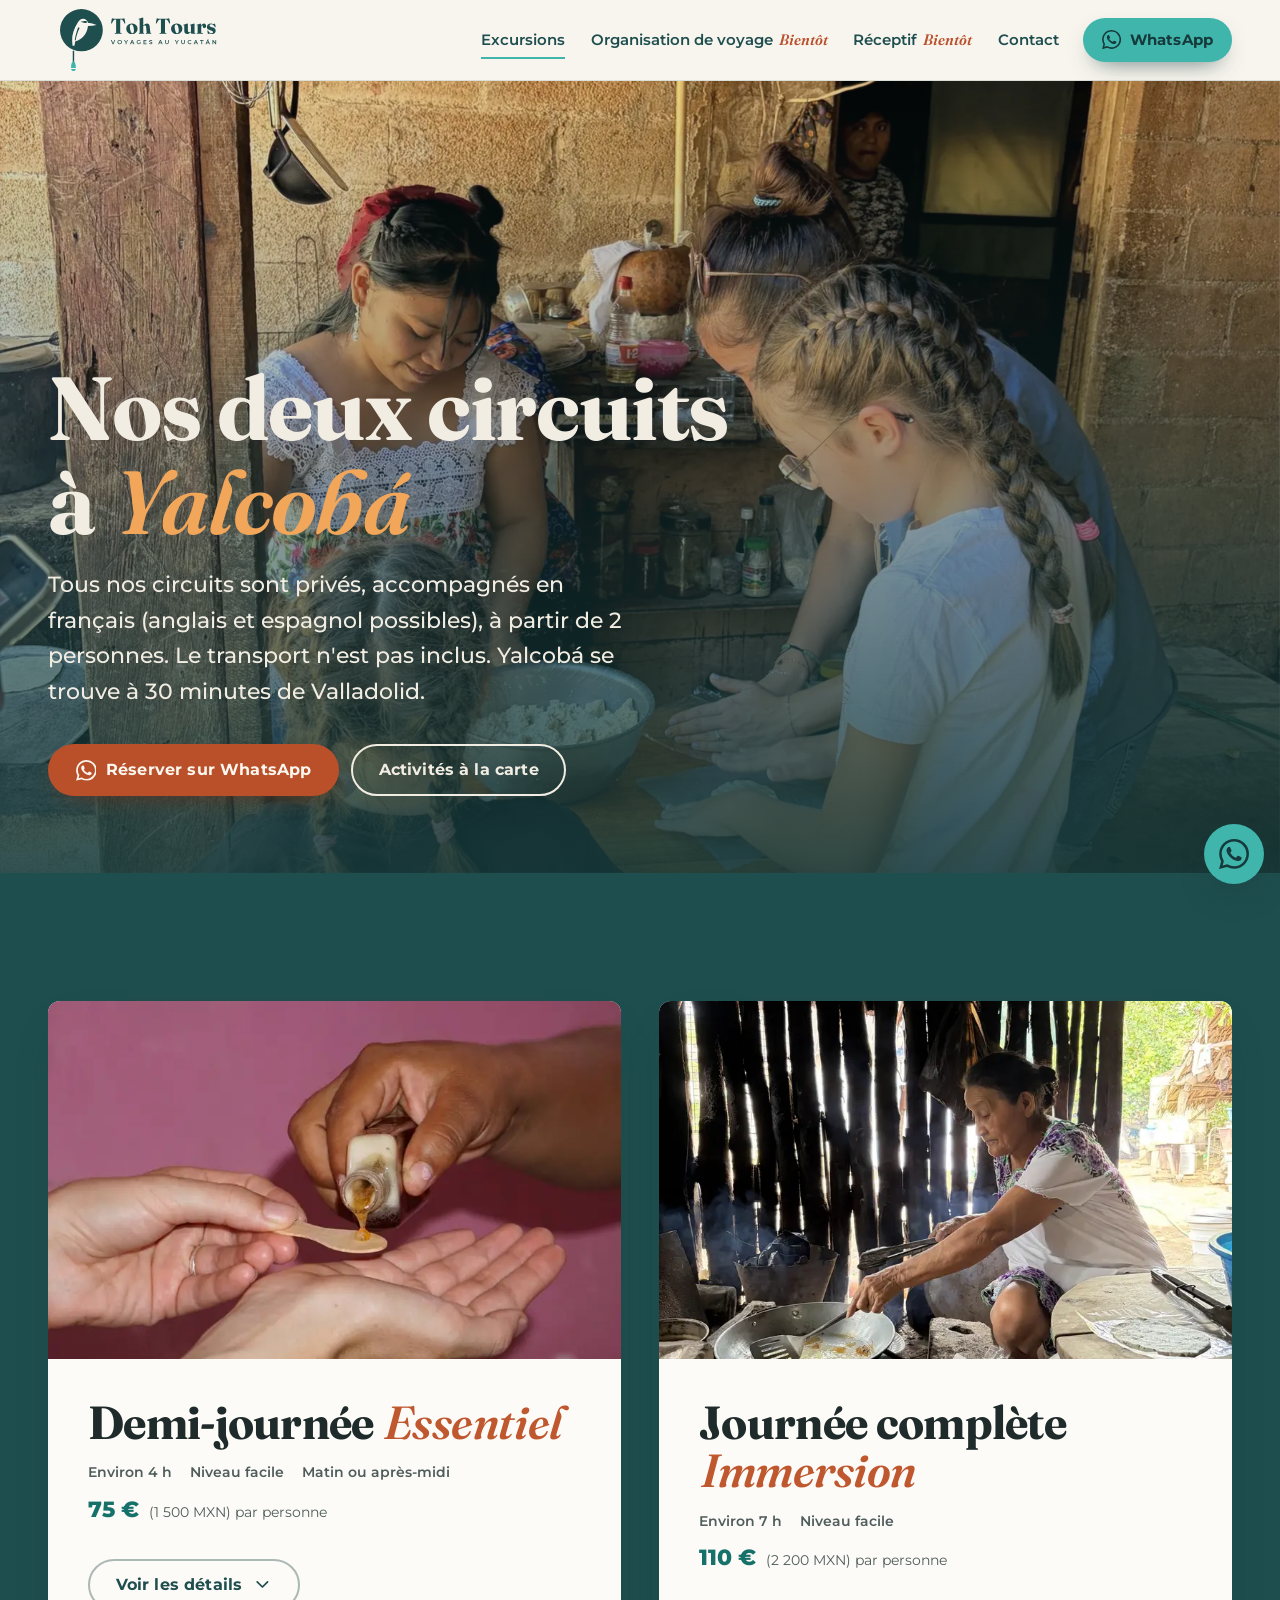
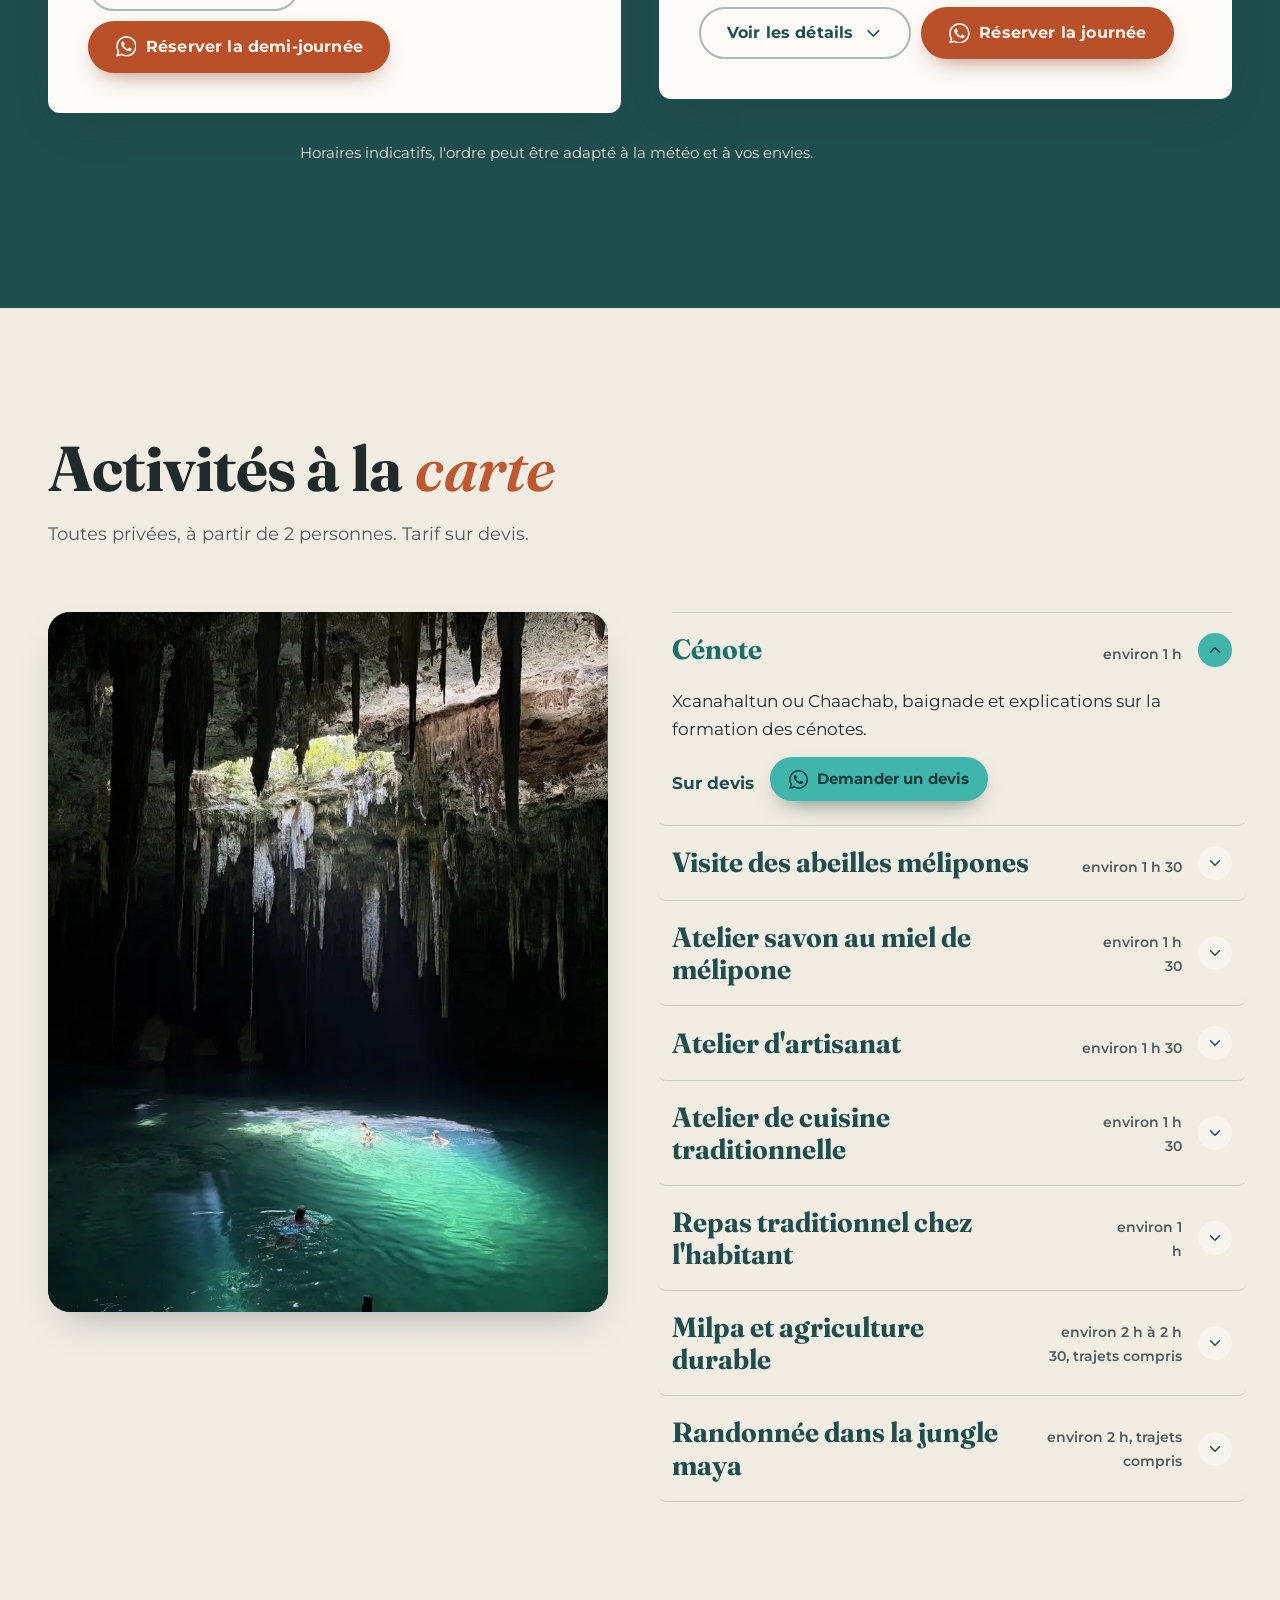
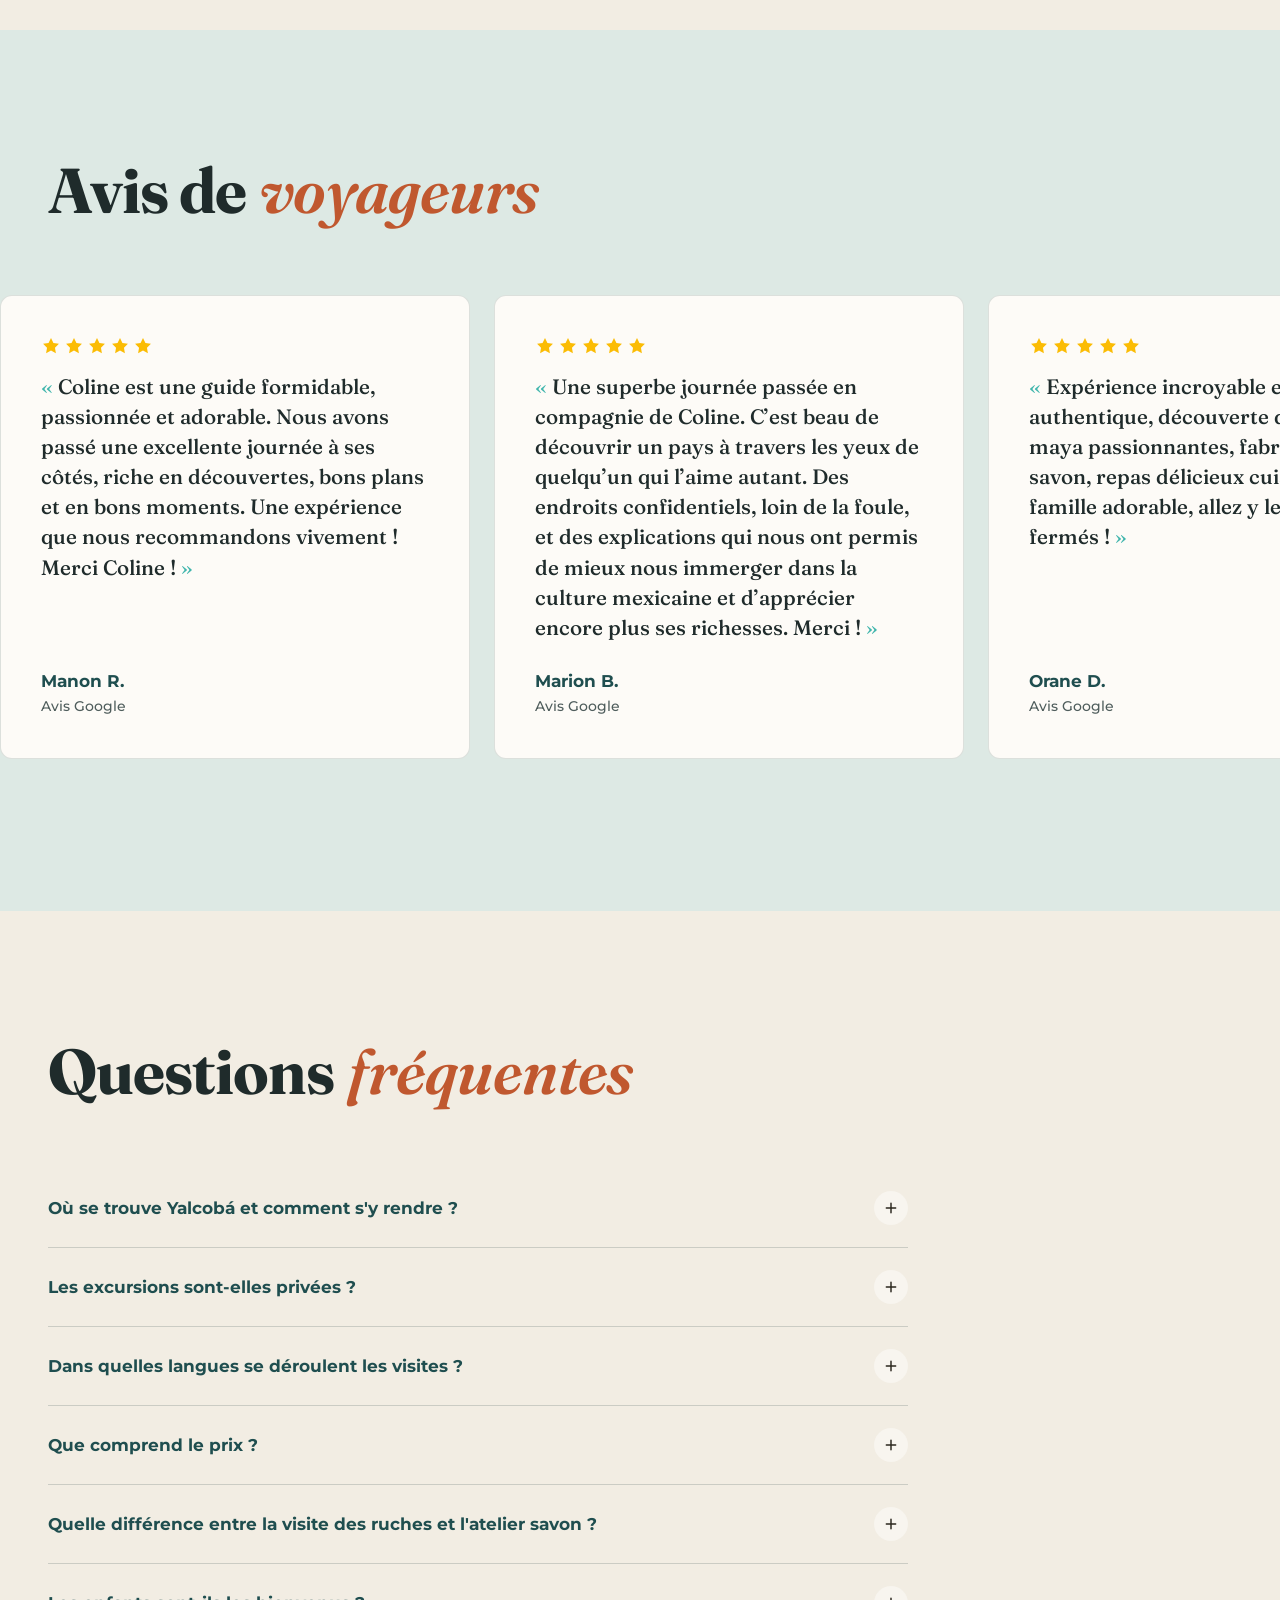
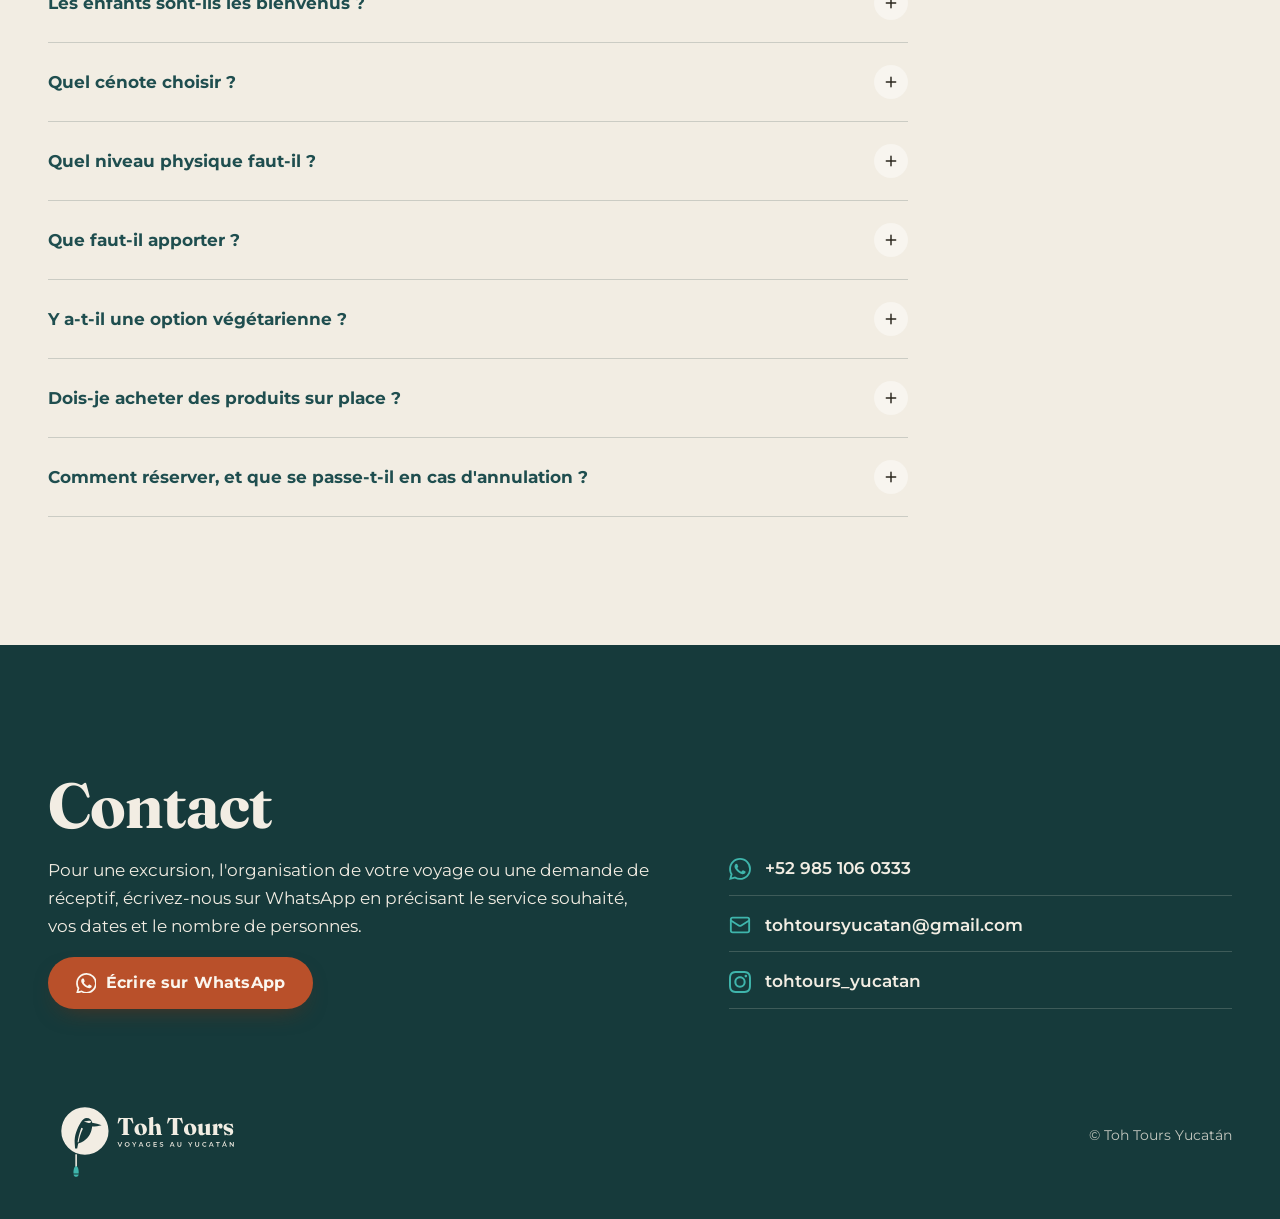
==== commit 53a45e5c: "Brancher le nom de domaine tohtours.com Fichier CNAME, balises canonical et og:url, og:image en URL " ====
--- a/excursions.html
+++ b/excursions.html
@@ -9,6 +9,7 @@
   <link rel="icon" href="assets/img/logo/favicon.ico" sizes="any">
   <link rel="icon" href="assets/img/logo/toh-tours-favicon.svg" type="image/svg+xml">
   <link rel="apple-touch-icon" href="assets/img/logo/apple-touch-icon.png">
+  <link rel="canonical" href="https://tohtours.com/excursions.html">
   <link rel="manifest" href="site.webmanifest">
   <link rel="preload" href="assets/fonts/fraunces.woff2" as="font" type="font/woff2" crossorigin>
   <link rel="preload" href="assets/fonts/fraunces-italic.woff2" as="font" type="font/woff2" crossorigin>
@@ -17,8 +18,10 @@
   <script>document.documentElement.classList.add("js")</script>
   <meta property="og:title" content="Toh Tours Yucatán">
   <meta property="og:description" content="Le Yucatán maya, vécu de l'intérieur. Excursions, voyages sur mesure, réceptif.">
-  <meta property="og:image" content="assets/img/yalcoba_cenote_xcanahaltun_02-1600.webp">
+  <meta property="og:image" content="https://tohtours.com/assets/img/yalcoba_cenote_xcanahaltun_02-1600.webp">
   <meta property="og:locale" content="fr_FR">
+  <meta property="og:type" content="website">
+  <meta property="og:url" content="https://tohtours.com/excursions.html">
 </head>
 <body>
   <a class="lien-evitement" href="#contenu">Aller au contenu</a>
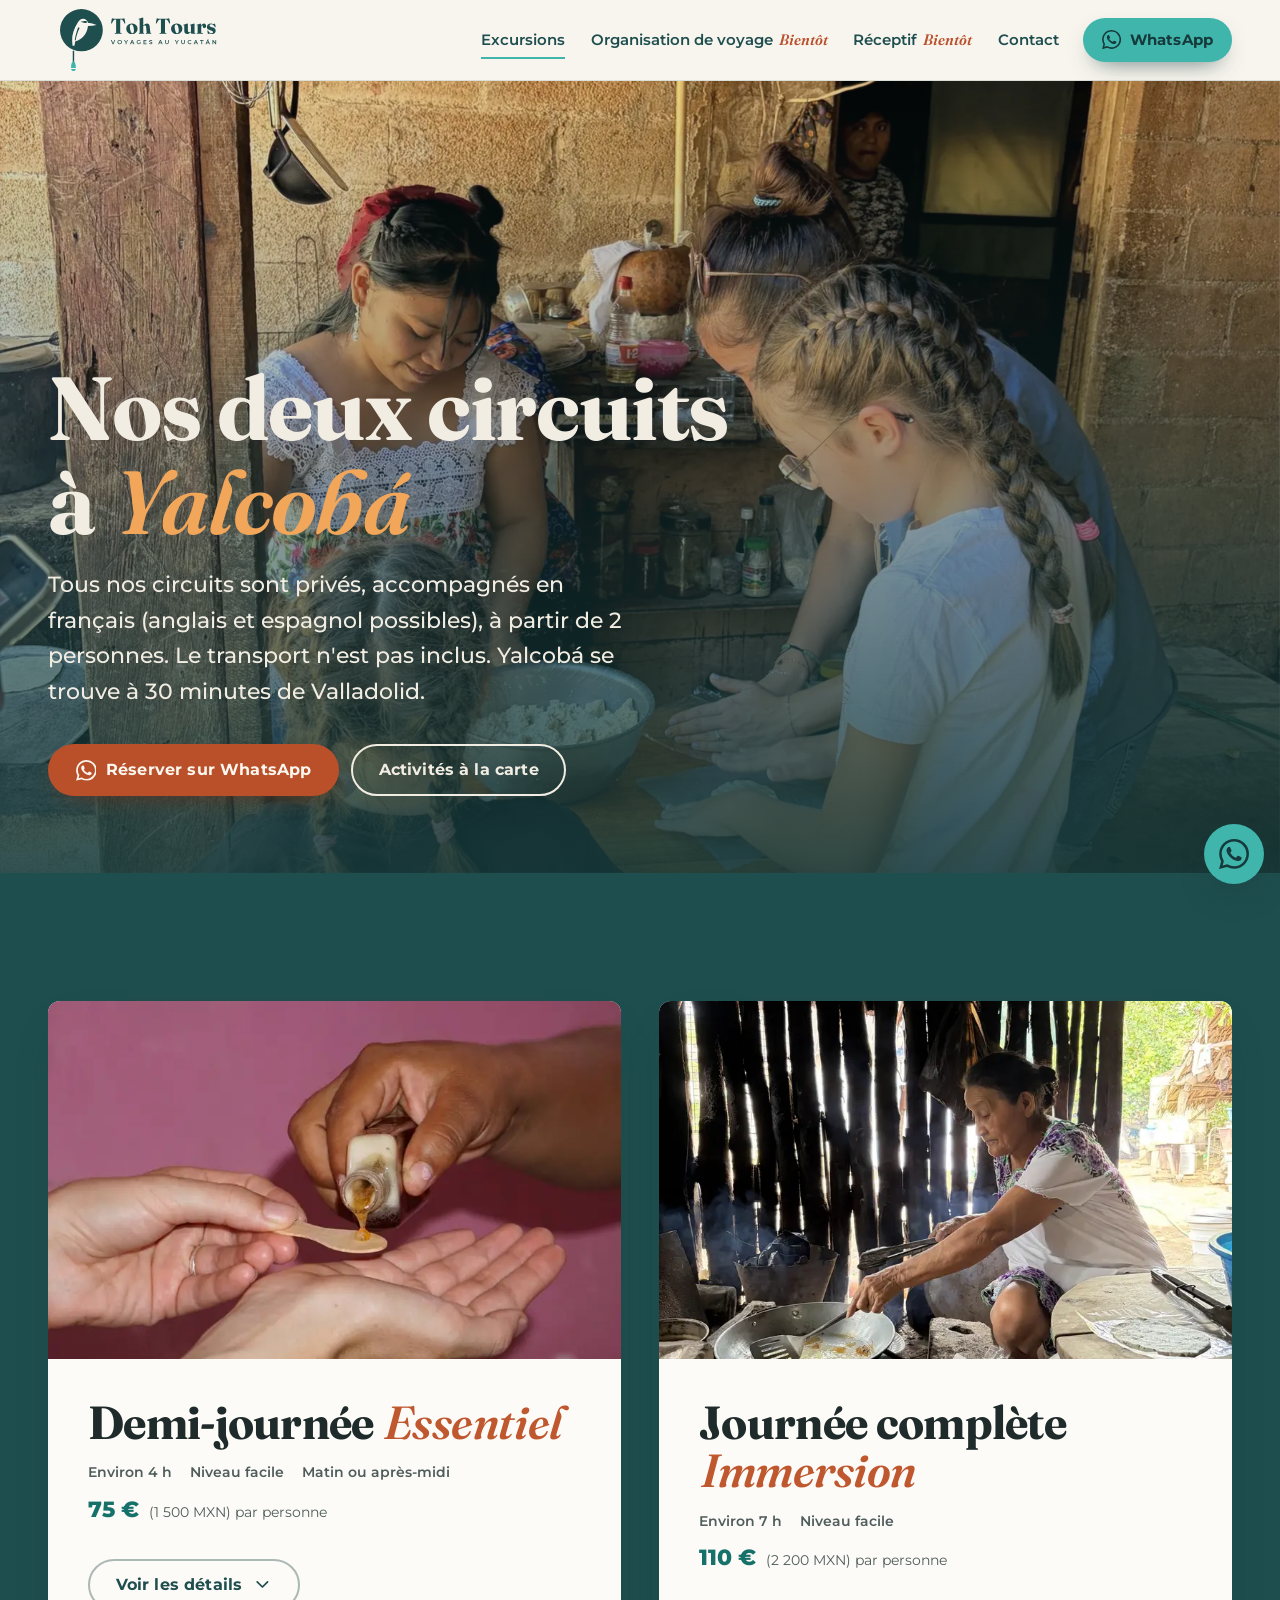
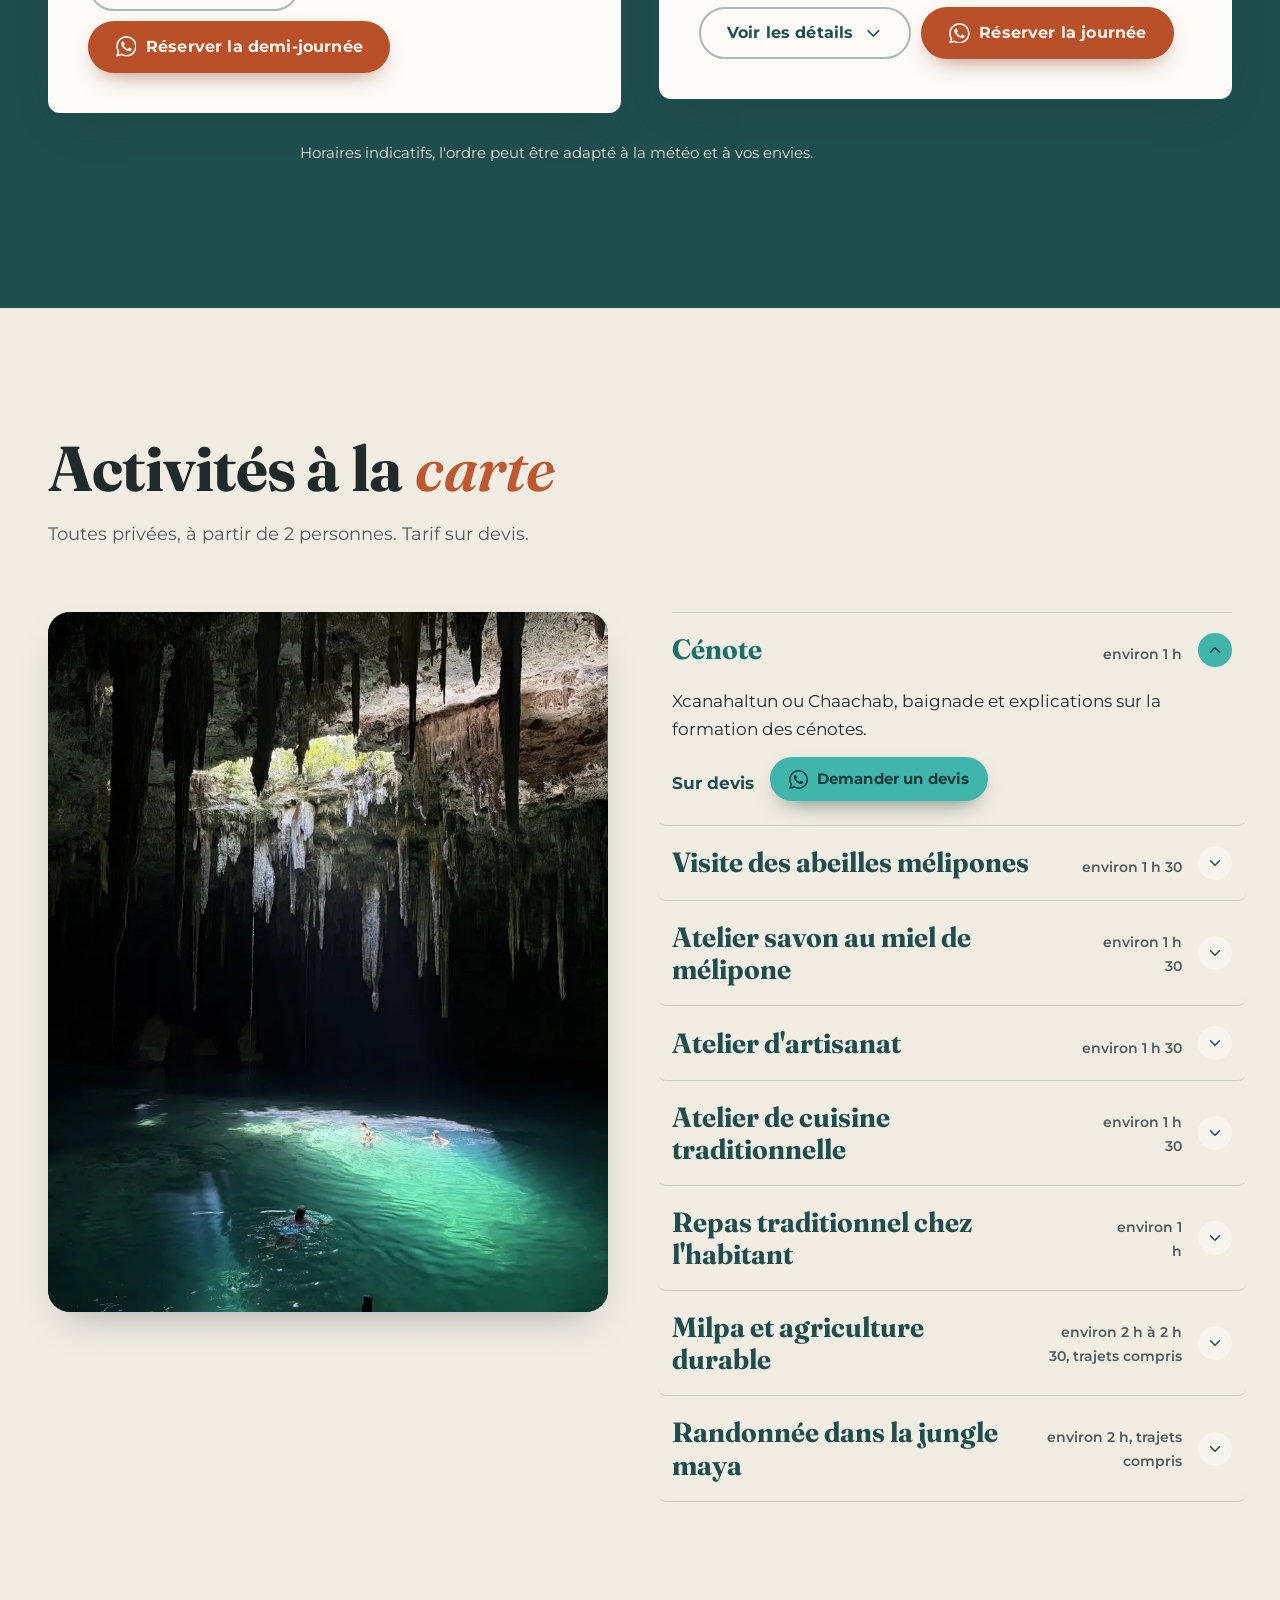
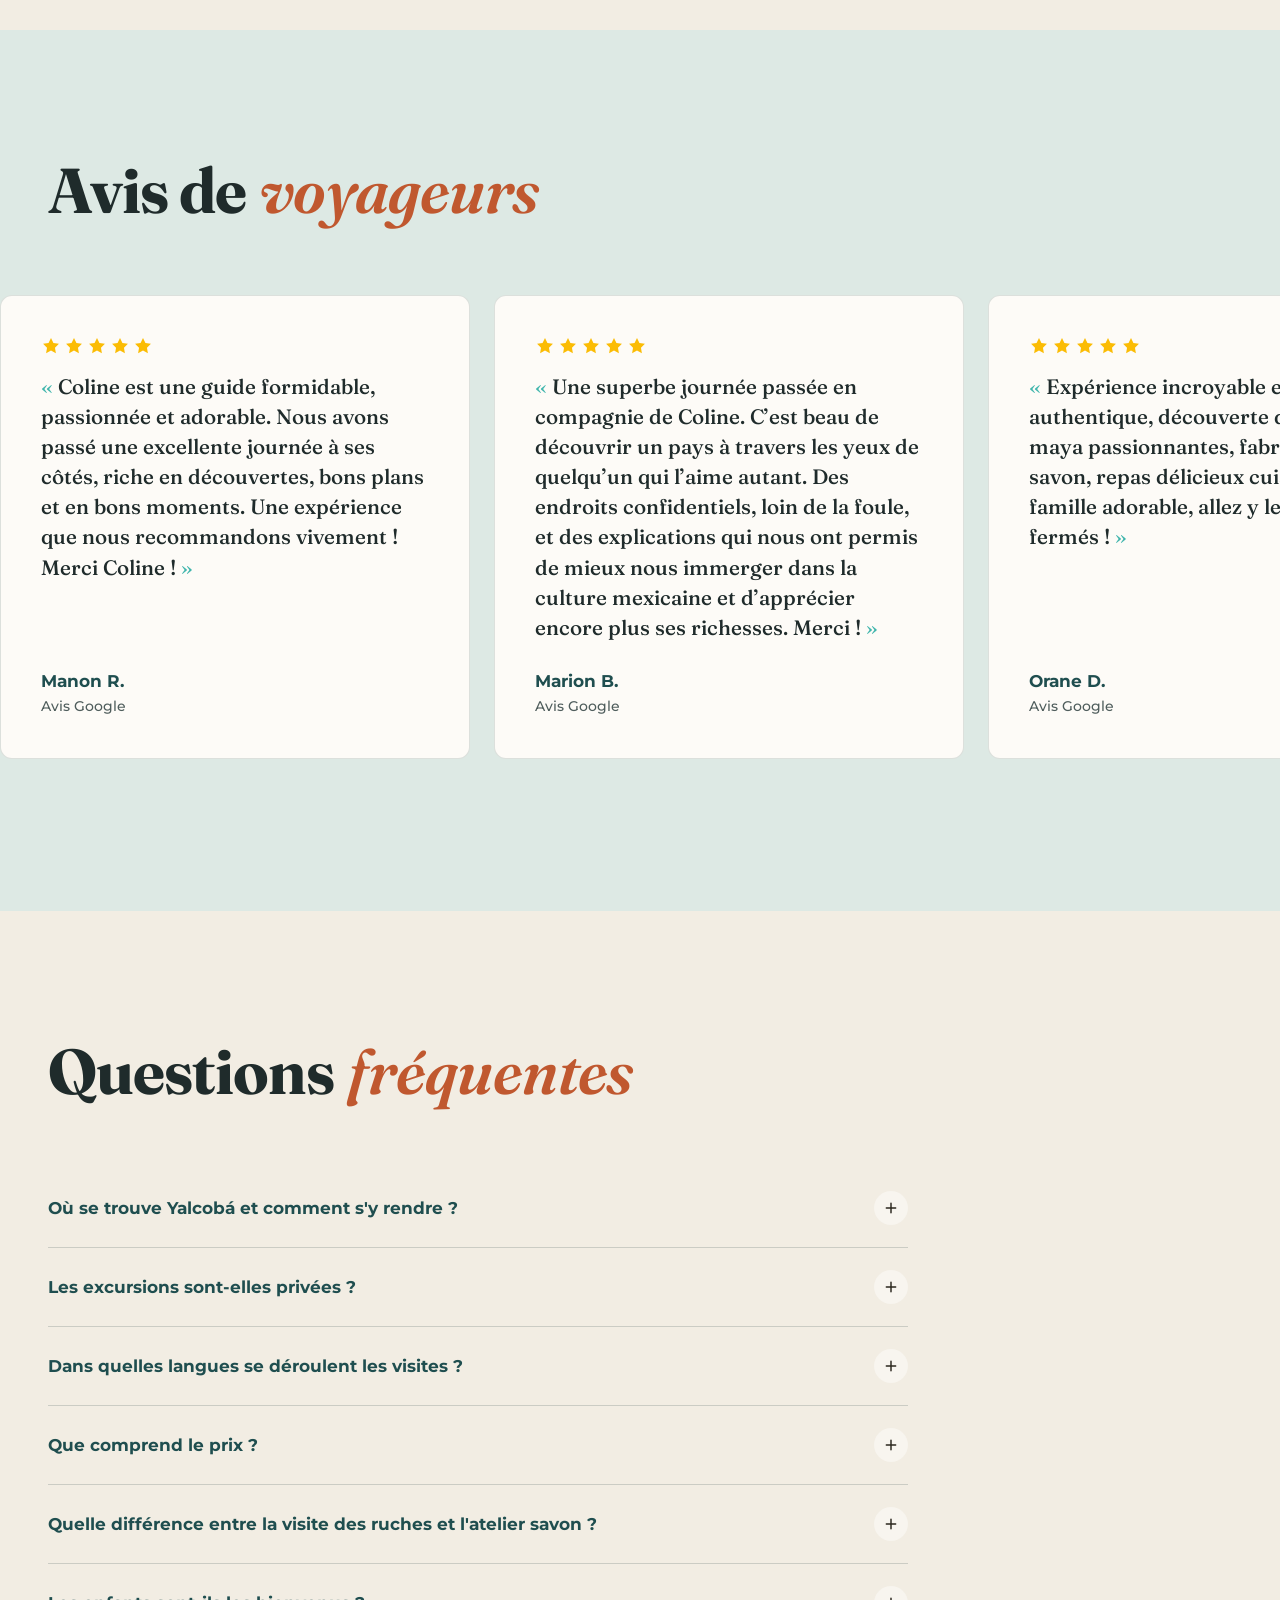
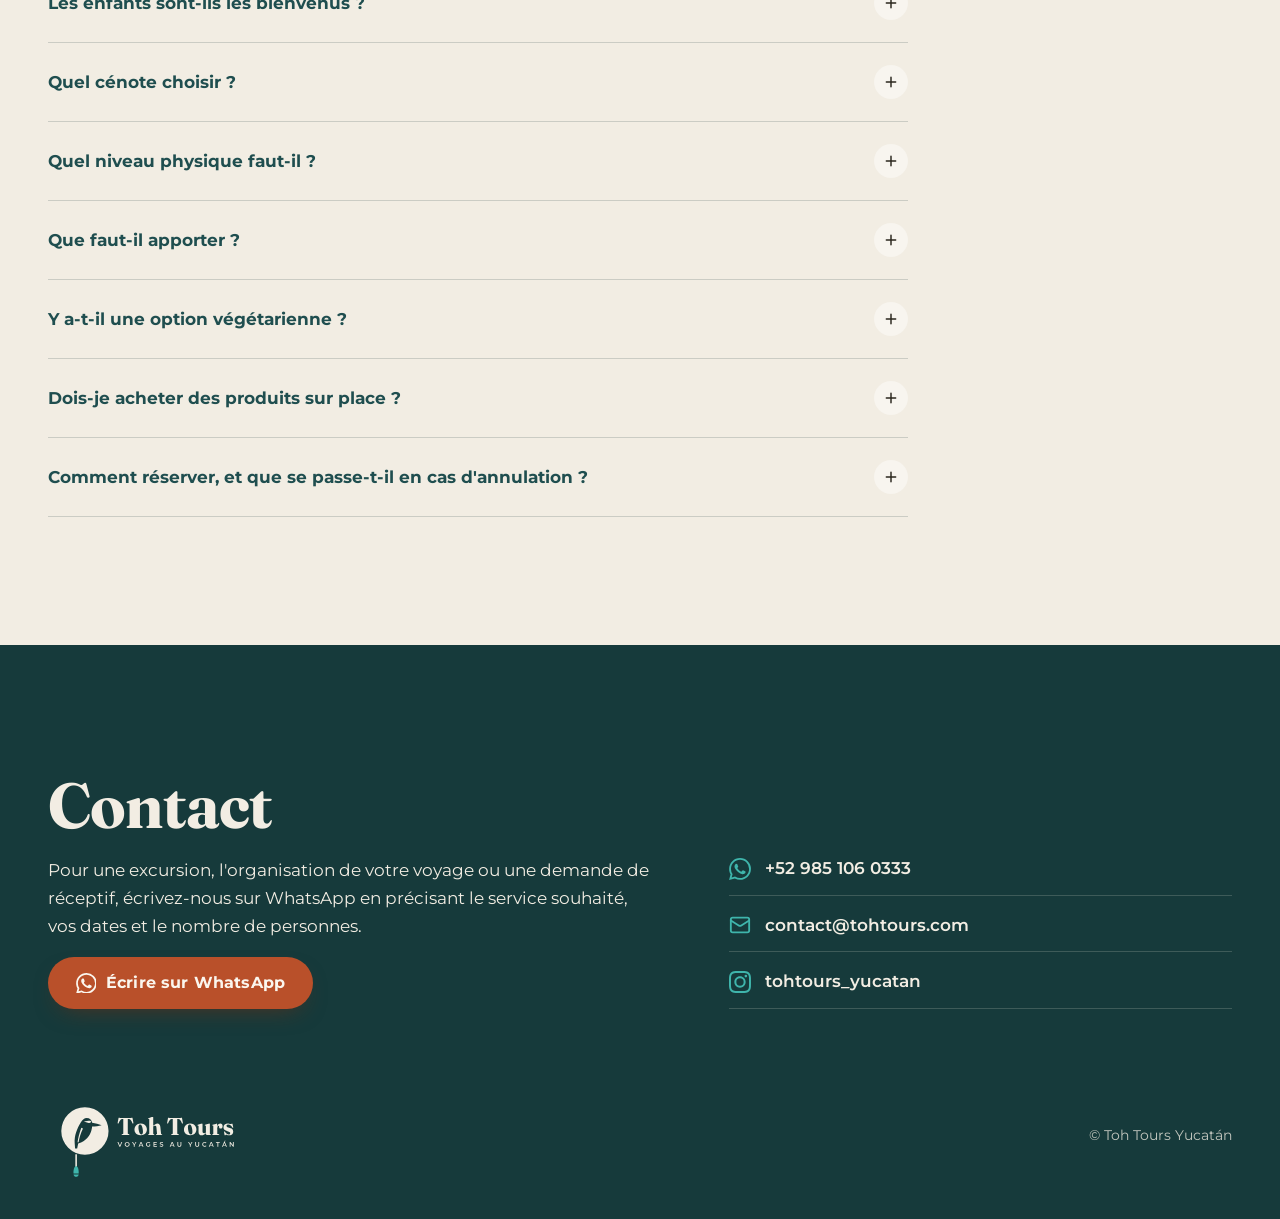
==== commit 74ec796c: "Remplacer l'adresse Gmail par contact@tohtours.com Co-Authored-By: Claude Opus 5.5 <noreply@anthropi" ====
--- a/excursions.html
+++ b/excursions.html
@@ -348,7 +348,7 @@
         </div>
         <ul class="contact__liste">
           <li><a href="https://wa.me/529851060333"><svg aria-hidden="true"><use href="assets/img/icones.svg#whatsapp"/></svg> +52 985 106 0333</a></li>
-          <li><a href="mailto:tohtoursyucatan@gmail.com"><svg aria-hidden="true"><use href="assets/img/icones.svg#mail"/></svg> tohtoursyucatan@gmail.com</a></li>
+          <li><a href="mailto:contact@tohtours.com"><svg aria-hidden="true"><use href="assets/img/icones.svg#mail"/></svg> contact@tohtours.com</a></li>
           <li><a href="https://www.instagram.com/tohtours_yucatan/"><svg aria-hidden="true"><use href="assets/img/icones.svg#instagram"/></svg> tohtours_yucatan</a></li>
         </ul>
       </div>
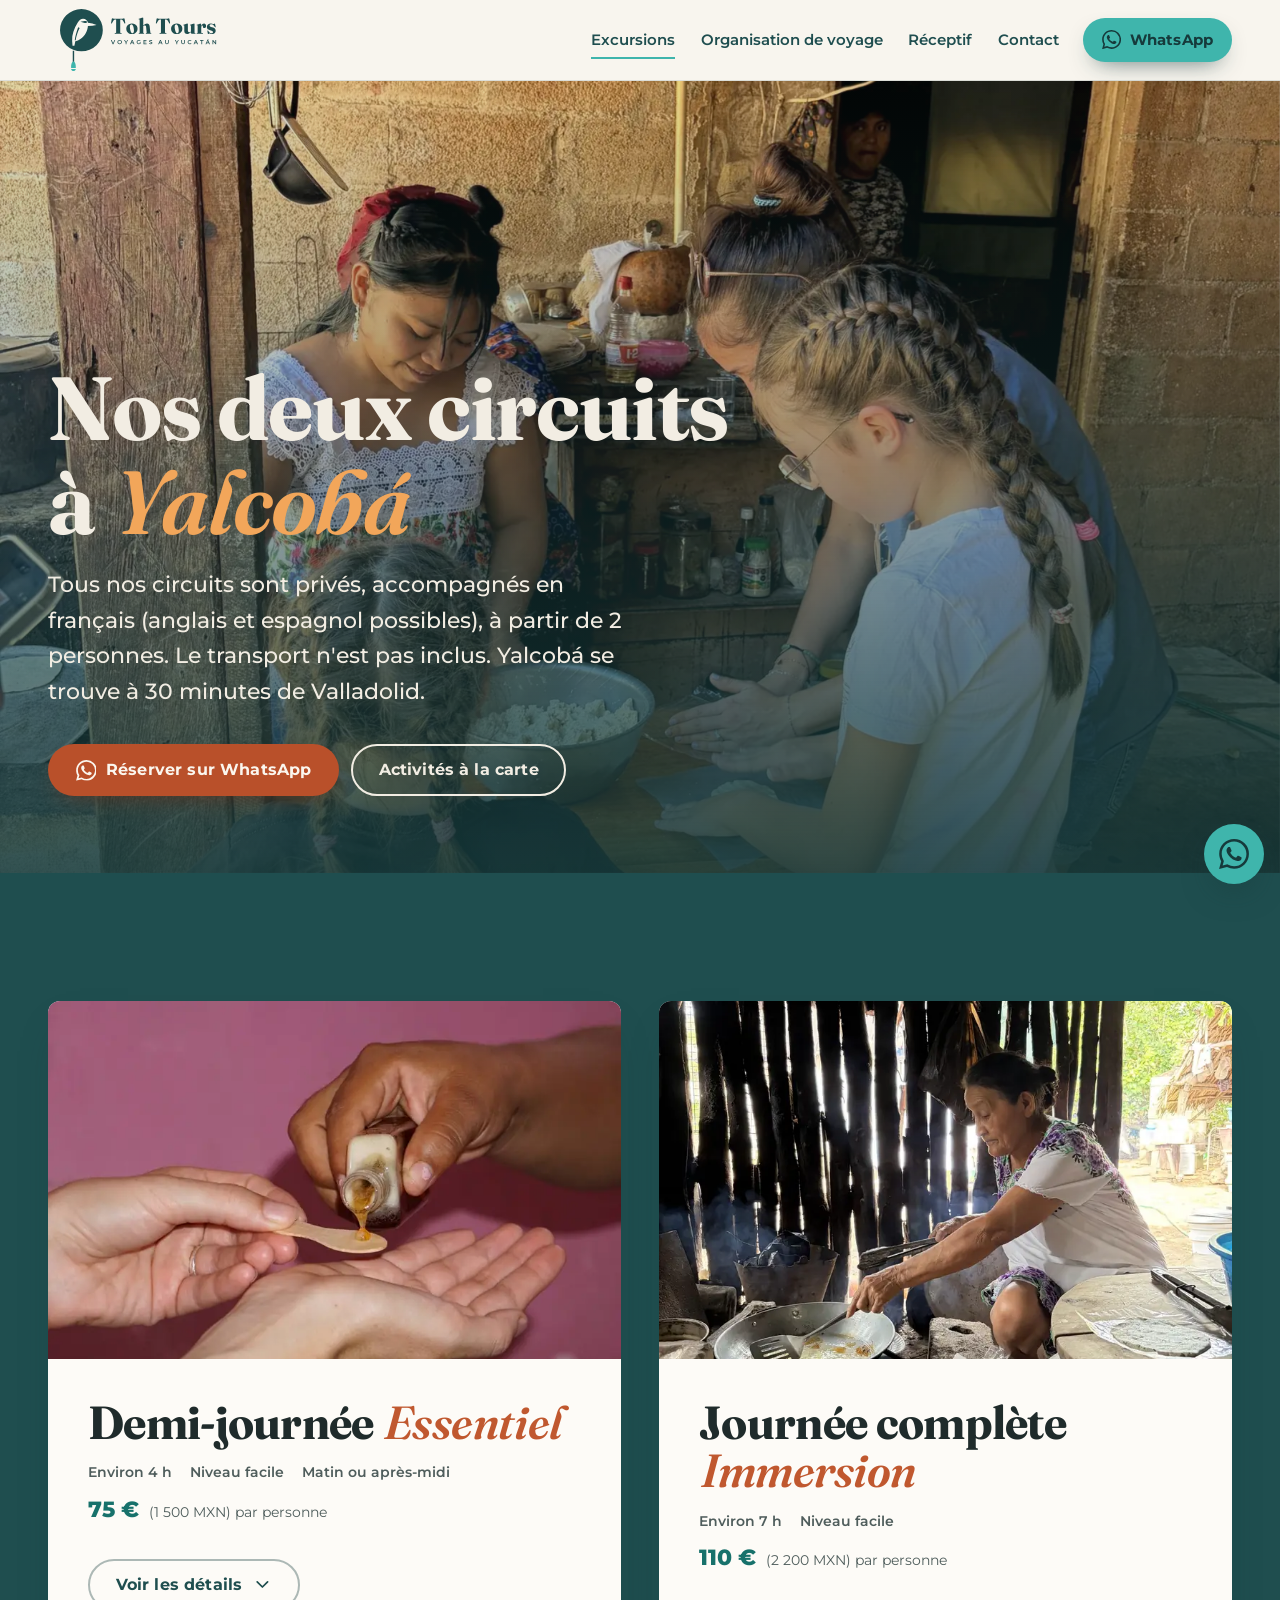
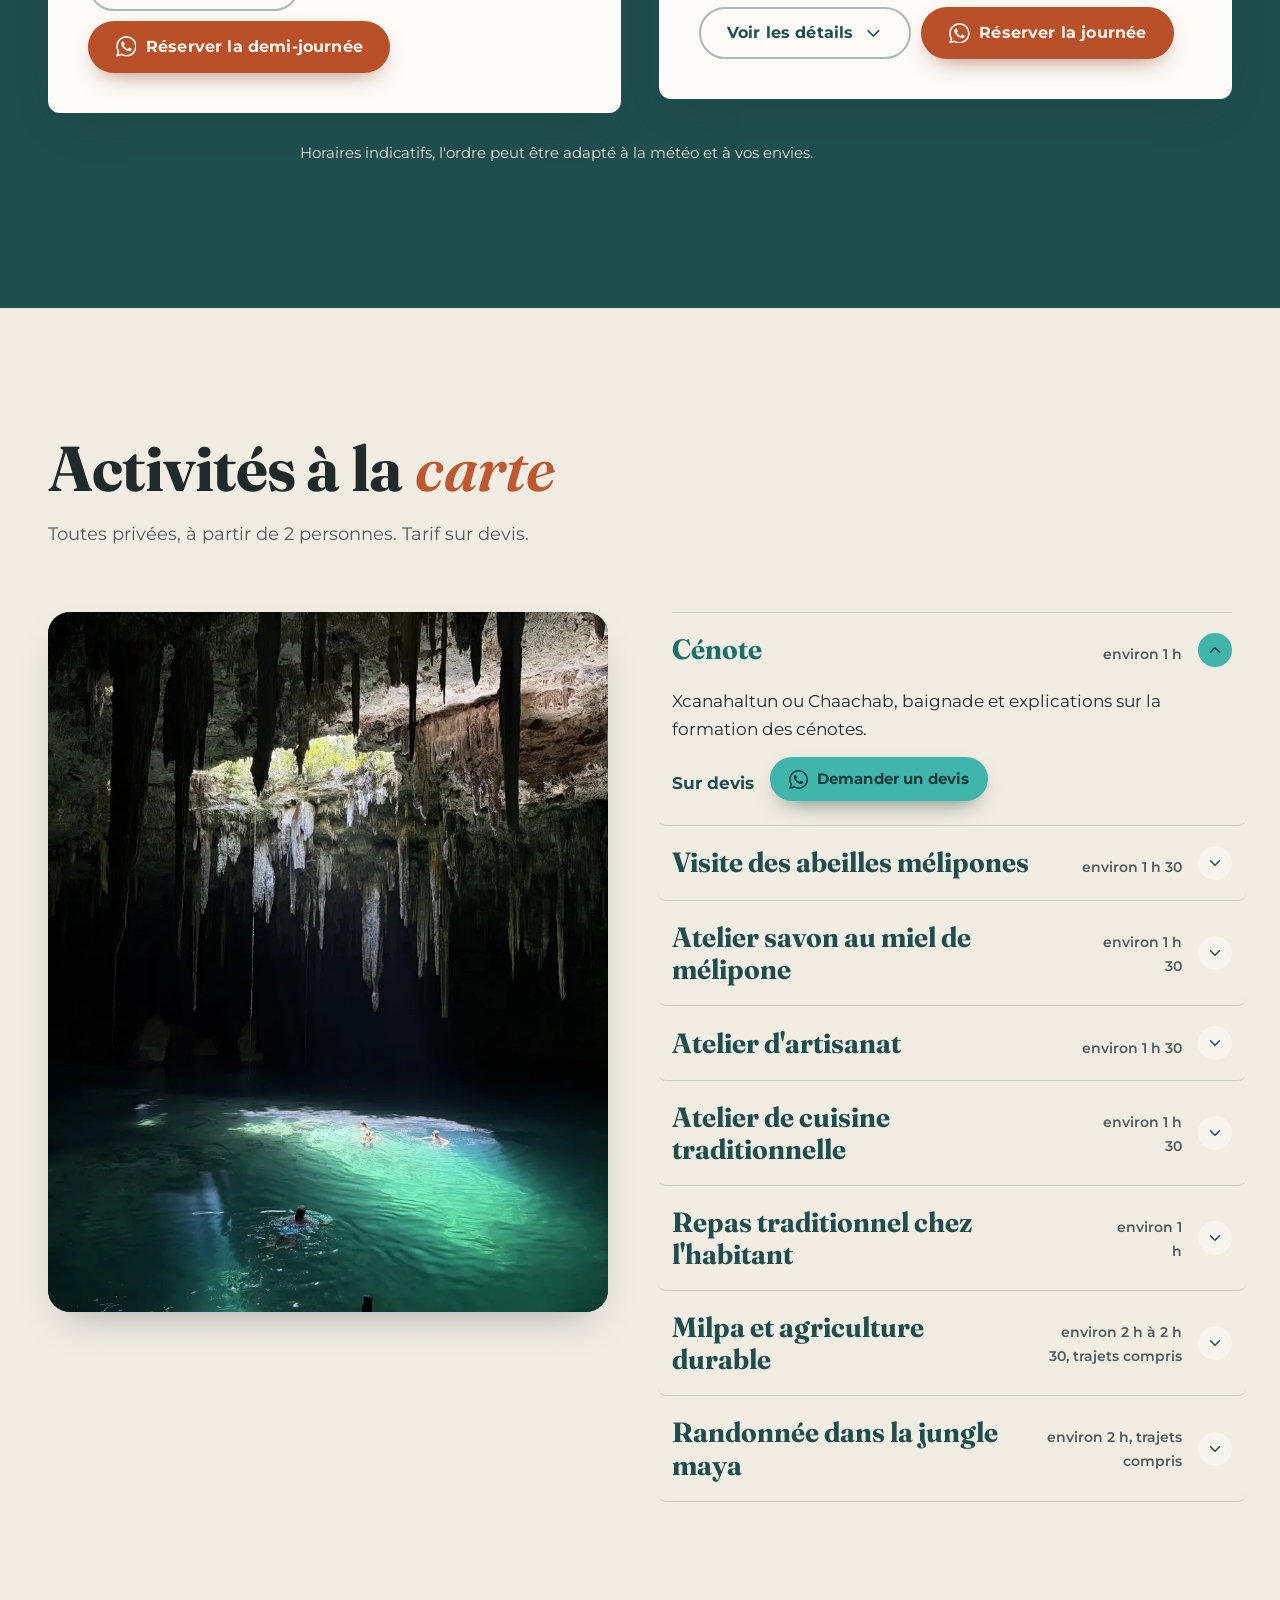
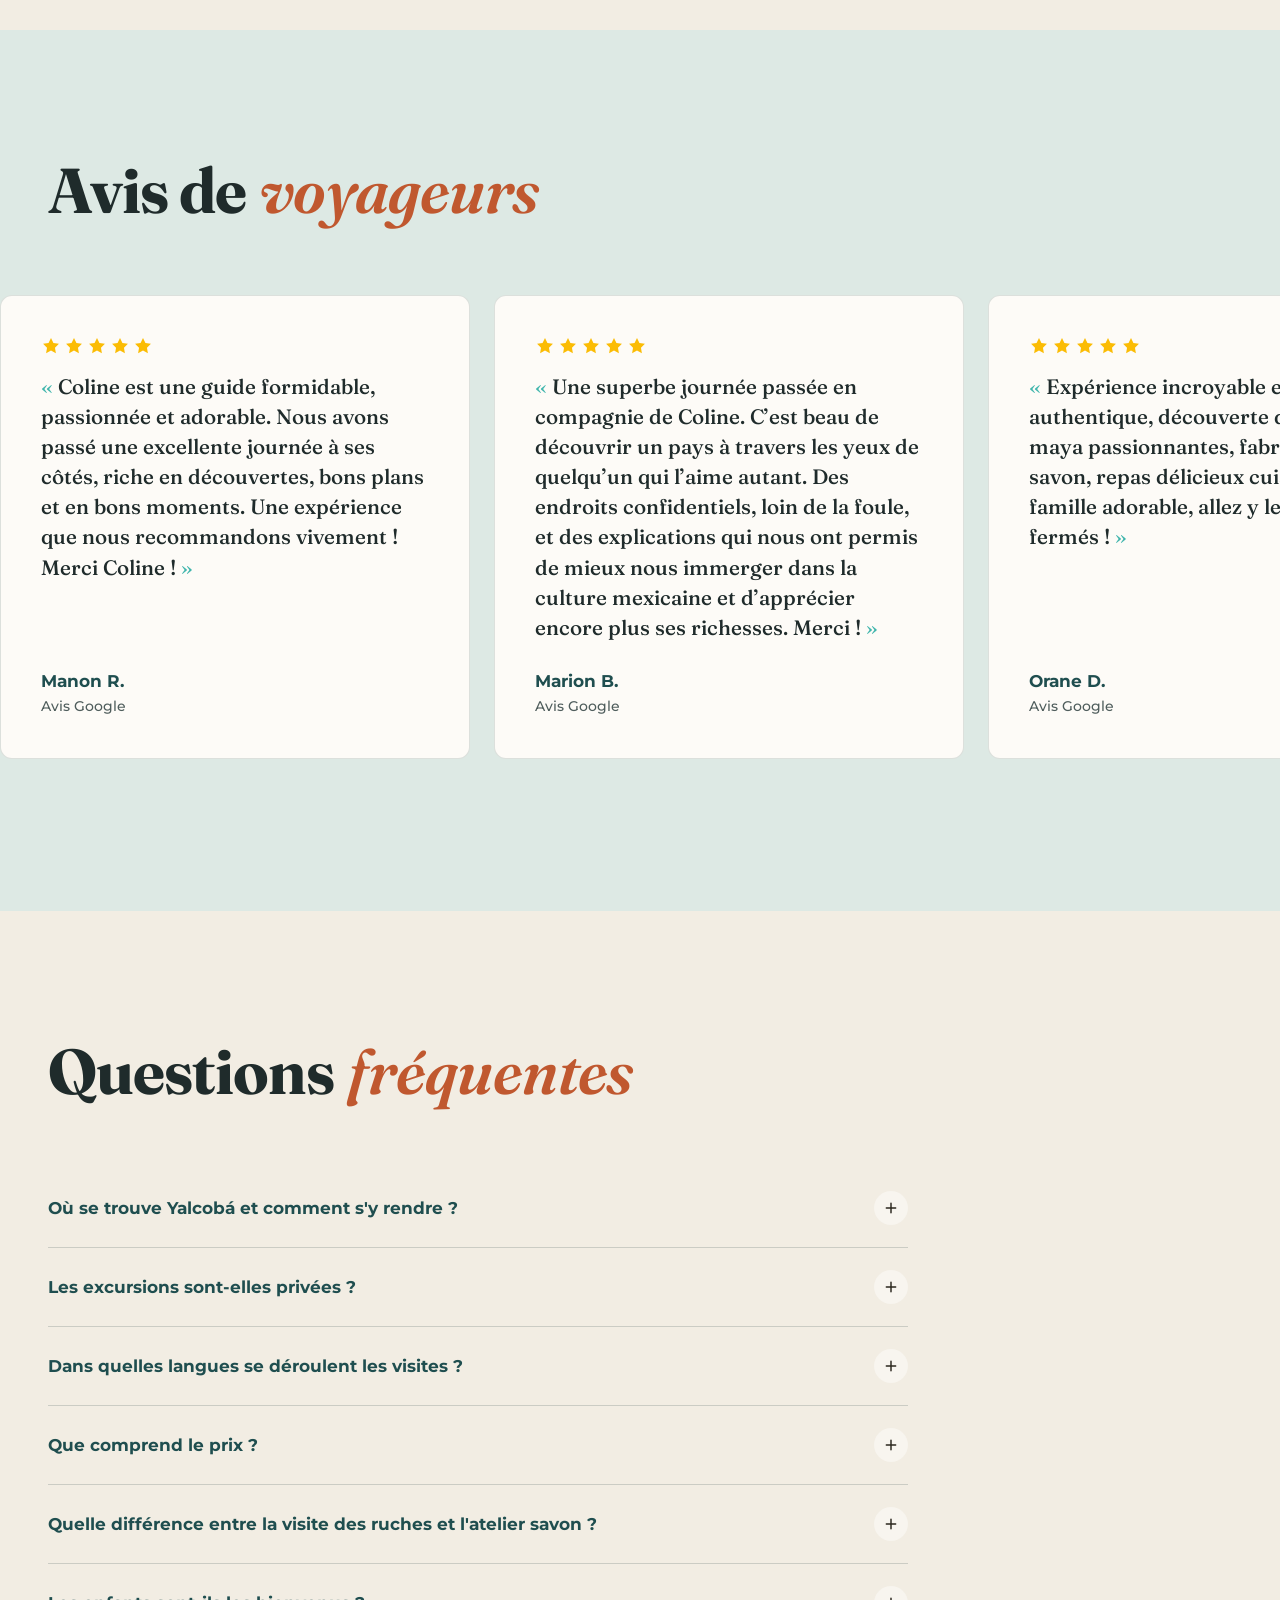
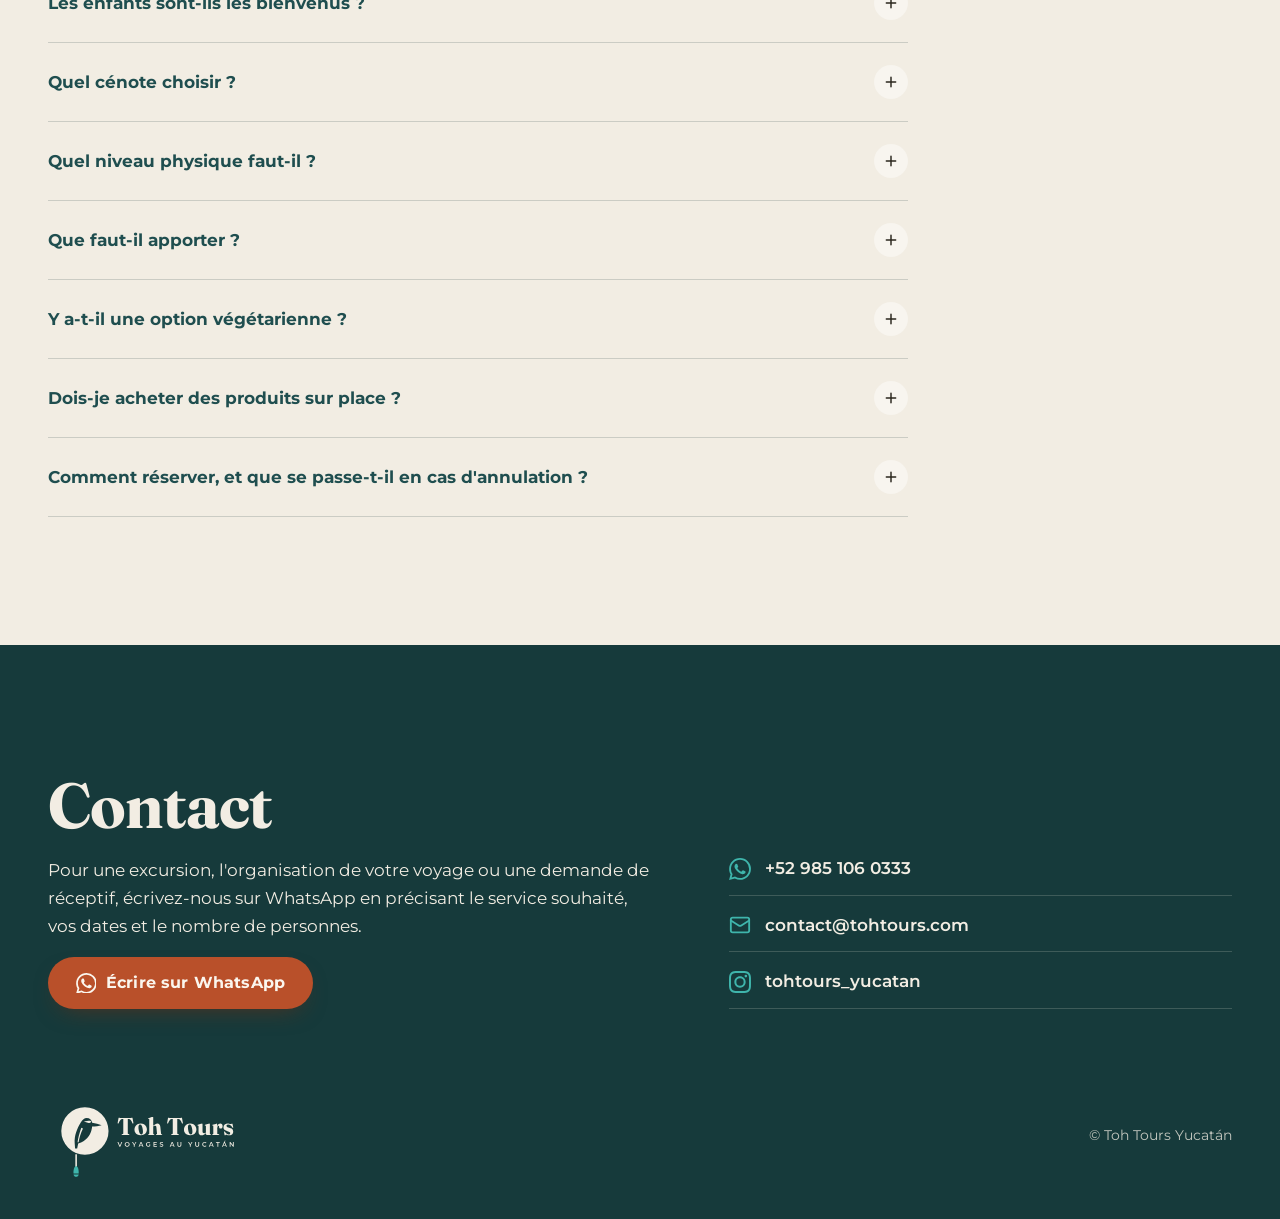
==== commit ebd49e07: "Pages Organisation de voyage et Réceptif complètes Organisation : textes en « nous », mots clés en g" ====
--- a/excursions.html
+++ b/excursions.html
@@ -14,7 +14,7 @@
   <link rel="preload" href="assets/fonts/fraunces.woff2" as="font" type="font/woff2" crossorigin>
   <link rel="preload" href="assets/fonts/fraunces-italic.woff2" as="font" type="font/woff2" crossorigin>
   <link rel="preload" href="assets/fonts/montserrat.woff2" as="font" type="font/woff2" crossorigin>
-  <link rel="stylesheet" href="assets/css/style.css?v=2">
+  <link rel="stylesheet" href="assets/css/style.css?v=3">
   <script>document.documentElement.classList.add("js")</script>
   <meta property="og:title" content="Toh Tours Yucatán">
   <meta property="og:description" content="Le Yucatán maya, vécu de l'intérieur. Excursions, voyages sur mesure, réceptif.">
@@ -37,8 +37,8 @@
       <nav class="nav" id="nav" aria-label="Menu principal">
         <ul>
           <li><a href="excursions.html" aria-current="page">Excursions</a></li>
-          <li><a href="organisation.html">Organisation de voyage <span class="badge-bientot">Bientôt</span></a></li>
-          <li><a href="receptif.html">Réceptif <span class="badge-bientot">Bientôt</span></a></li>
+          <li><a href="organisation.html">Organisation de voyage</a></li>
+          <li><a href="receptif.html">Réceptif</a></li>
           <li><a href="#contact">Contact</a></li>
         </ul>
       </nav>
@@ -362,6 +362,6 @@
   <a class="whatsapp-flottant" href="https://wa.me/529851060333" aria-label="Écrire sur WhatsApp">
     <svg aria-hidden="true"><use href="assets/img/icones.svg#whatsapp"/></svg>
   </a>
-  <script src="assets/js/main.js?v=2" defer></script>
+  <script src="assets/js/main.js?v=3" defer></script>
 </body>
 </html>
--- a/assets/css/style.css
+++ b/assets/css/style.css
@@ -697,3 +697,64 @@
   .carte__detail .vignette { clip-path: inset(0 0 100% 0 round var(--rayon-mini)); }
   .carte__item.est-active .vignette { clip-path: inset(0 0 0 0 round var(--rayon-mini)); }
 }
+
+/* ---------- Organisation : zone (carte du Mexique), repères, ce que nous organisons ---------- */
+.visuellement-cache { position: absolute !important; width: 1px; height: 1px; padding: 0; margin: -1px; overflow: hidden; clip: rect(0 0 0 0); white-space: nowrap; border: 0; }
+.zone { display: grid; grid-template-columns: 1.25fr 1fr; gap: clamp(28px, 5vw, 80px); align-items: center; }
+.zone__carte { position: relative; margin: 0; padding: clamp(8px, 2vw, 20px); border-radius: var(--rayon); background: #cfe7e2; box-shadow: var(--ombre); }
+.zone__carte svg { display: block; width: 100%; height: auto; }
+.zone__voisins { fill: #e8efe9; stroke: #b8cfc9; stroke-width: 1; }
+.zone__mexique { fill: var(--fond); stroke: rgb(var(--ligne) / 0.45); stroke-width: 1.2; stroke-linejoin: round; }
+.zone__peninsule { fill: var(--accent); stroke: var(--marque); stroke-width: 1.4; stroke-linejoin: round; }
+.zone__pays { font-family: var(--titre); font-weight: 700; font-size: 34px; fill: var(--marque); opacity: 0.35; letter-spacing: 0.04em; }
+.zone__etiquette { font-family: var(--titre); font-style: italic; font-weight: 600; font-size: 22px; fill: var(--mot-script); text-anchor: middle; }
+.zone__ville-point { fill: var(--terre); stroke: var(--fond); stroke-width: 3; }
+.zone__ville { font-family: var(--texte); font-weight: 700; font-size: 17px; fill: var(--profonde); text-anchor: middle; paint-order: stroke; stroke: var(--fond); stroke-width: 4px; stroke-linejoin: round; }
+.zone__carte .itin__source { left: 18px; bottom: 10px; }
+.zone__texte h2 { margin-bottom: 0.5em; }
+.zone__texte p:not(.surtitre) { font-size: 1.08rem; }
+.reperes { display: grid; grid-template-columns: repeat(3, 1fr); margin: clamp(48px, 7vw, 96px) 0 0; border-top: 1px solid rgb(var(--ligne) / 0.2); }
+.reperes > div { padding: clamp(22px, 3vw, 36px) clamp(16px, 3vw, 40px) 0 0; }
+.reperes > div + div { padding-left: clamp(16px, 3vw, 40px); border-left: 1px solid rgb(var(--ligne) / 0.2); }
+.reperes dt { font-size: 0.8rem; font-weight: 700; letter-spacing: 0.14em; text-transform: uppercase; color: var(--accent-texte); margin-bottom: 10px; }
+.reperes dd { margin: 0; color: var(--encre-douce); max-width: 34ch; }
+.reperes__grand { display: block; font-family: var(--titre); font-weight: 700; font-variation-settings: "opsz" 72, "SOFT" 0, "WONK" 0; font-size: clamp(1.8rem, 1.3rem + 1.8vw, 2.8rem); line-height: 1.05; color: var(--marque); margin-bottom: 10px; }
+@media (max-width: 760px) {
+  .zone { grid-template-columns: 1fr; }
+  .reperes { grid-template-columns: 1fr; }
+  .reperes > div, .reperes > div + div { padding: 22px 0; border-left: 0; border-bottom: 1px solid rgb(var(--ligne) / 0.2); }
+}
+.organise { display: grid; grid-template-columns: 1fr 1fr; gap: clamp(28px, 5vw, 80px); align-items: center; }
+.organise__photos { display: grid; grid-template-columns: 1.2fr 1fr; grid-template-rows: 1fr 1fr; gap: 14px; aspect-ratio: 1 / 1.05; }
+.organise__photos img { width: 100%; height: 100%; object-fit: cover; border-radius: var(--rayon-petit); box-shadow: var(--ombre); }
+.organise__photos .organise__grande { grid-row: span 2; border-radius: var(--rayon); }
+.organise__texte h2 { margin-bottom: 0.6em; }
+.organise__liste { list-style: none; margin: 0 0 28px; padding: 0; border-top: 1px solid rgb(var(--ligne) / 0.2); }
+.organise__liste li { padding: 16px 0 16px 34px; border-bottom: 1px solid rgb(var(--ligne) / 0.2); position: relative; font-size: 1.05rem; }
+.organise__liste li::before { content: ""; position: absolute; left: 4px; top: 1.45em; width: 14px; height: 2px; background: var(--terre); }
+.organise__liste strong { color: var(--marque); }
+.organise__note { font-size: 1.08rem; }
+@media (max-width: 860px) { .organise { grid-template-columns: 1fr; } .organise__photos { aspect-ratio: 4 / 3; } }
+
+/* Itinéraire : carte seule, le nom de l'étape apparaît au survol */
+.itin--seule { grid-template-columns: 1fr; max-width: 920px; margin: 0 auto; }
+.itin__consigne { margin: 0.6em auto 0; color: var(--encre-douce); }
+.itin__consigne--doigt { display: none; }
+@media (hover: none) { .itin__consigne--souris { display: none; } .itin__consigne--doigt { display: inline; } }
+.itin__pin:focus { outline: none; }
+.itin__pin:focus-visible circle { stroke: var(--terre); stroke-width: 5; }
+.itin__etiquette { font-size: 1rem; padding: 10px 18px; box-shadow: var(--ombre); }
+.section__entete--centre { text-align: center; }
+.section__entete--centre p { margin-left: auto; margin-right: auto; }
+
+/* ---------- Réceptif ---------- */
+.zone--texte-seul { align-items: end; }
+.zone--texte-seul .zone__texte h2 { margin-bottom: 0; }
+.services { list-style: none; margin: 0; padding: 0; display: grid; grid-template-columns: repeat(3, 1fr); gap: clamp(28px, 4vw, 48px) clamp(24px, 4vw, 56px); }
+.services li { border-top: 2px solid var(--terre); padding-top: 20px; }
+.services h3 { font-size: clamp(1.3rem, 1.1rem + 0.6vw, 1.6rem); color: var(--marque); margin-bottom: 0.5em; }
+.services p { margin: 0; }
+.services a { color: var(--marque); font-weight: 600; }
+.section--forte .heros__actions { margin-top: 24px; }
+@media (max-width: 900px) { .services { grid-template-columns: 1fr 1fr; } }
+@media (max-width: 560px) { .services { grid-template-columns: 1fr; } }
